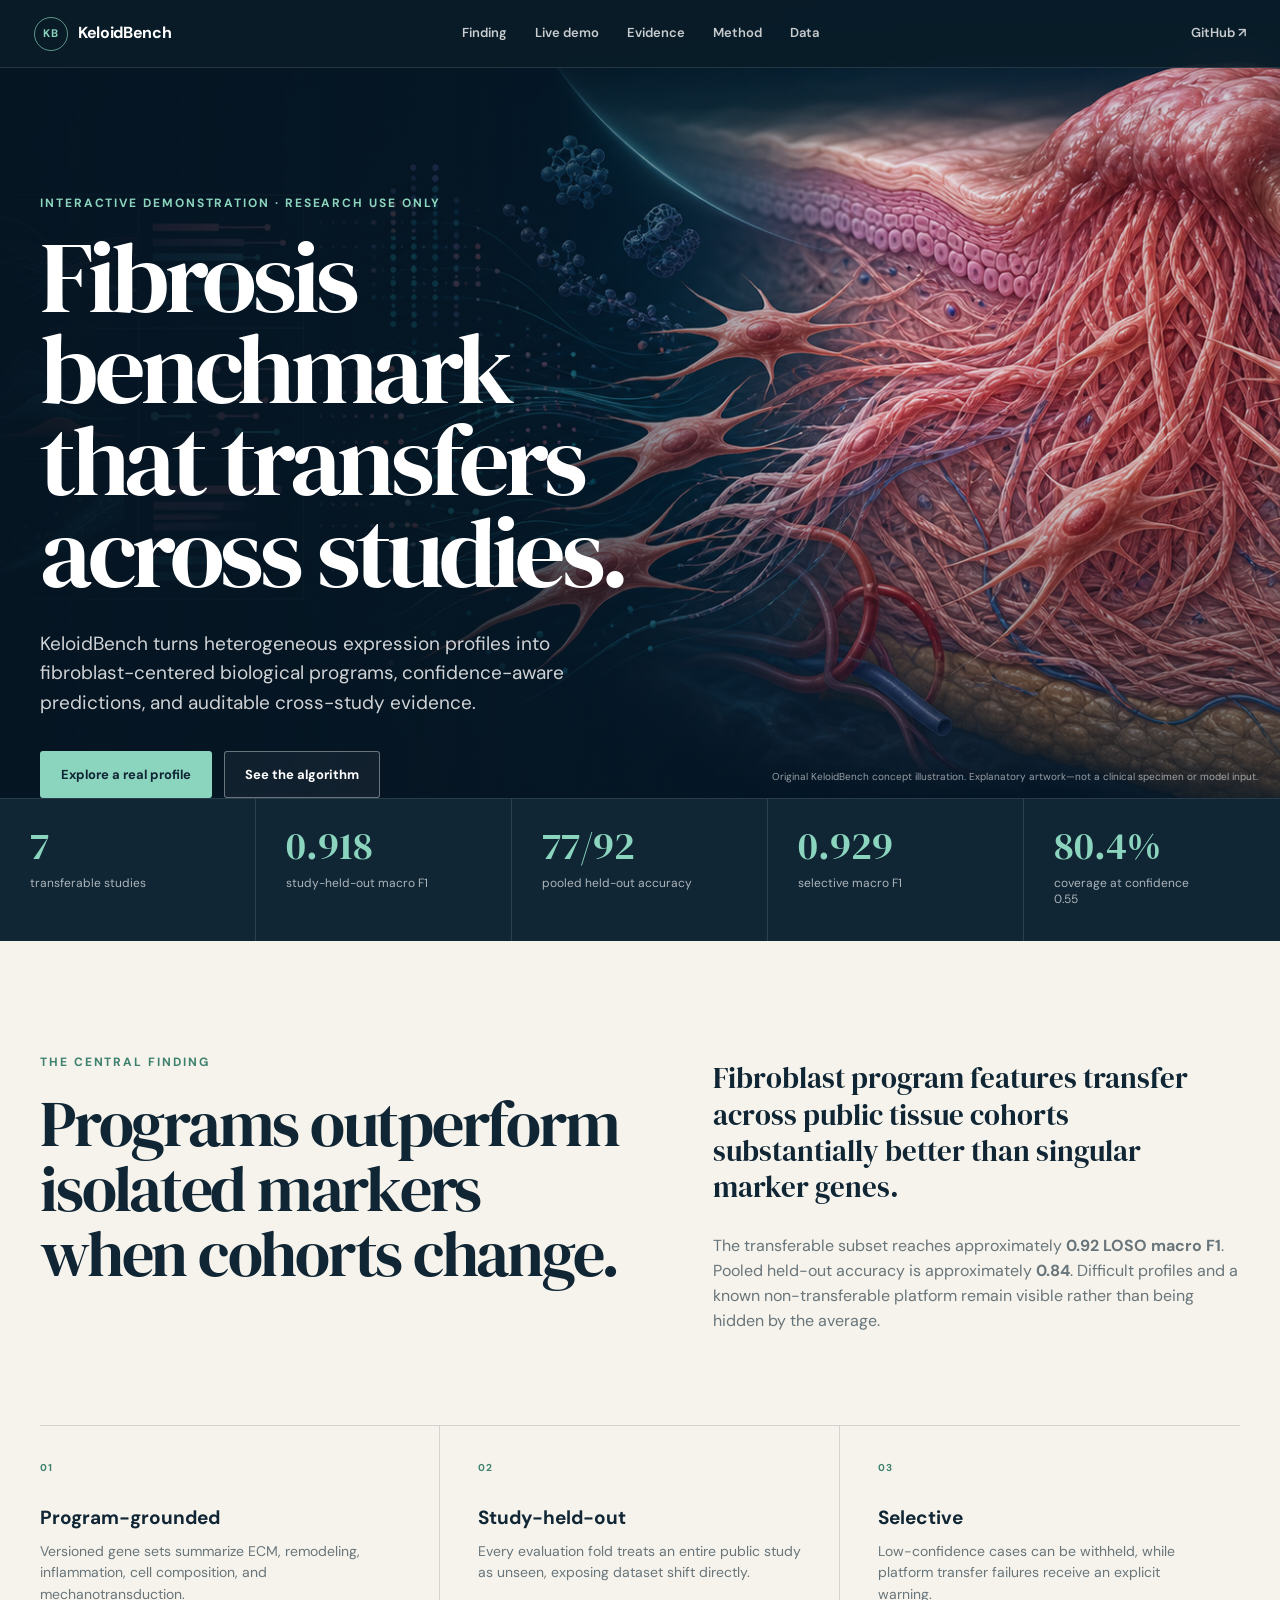
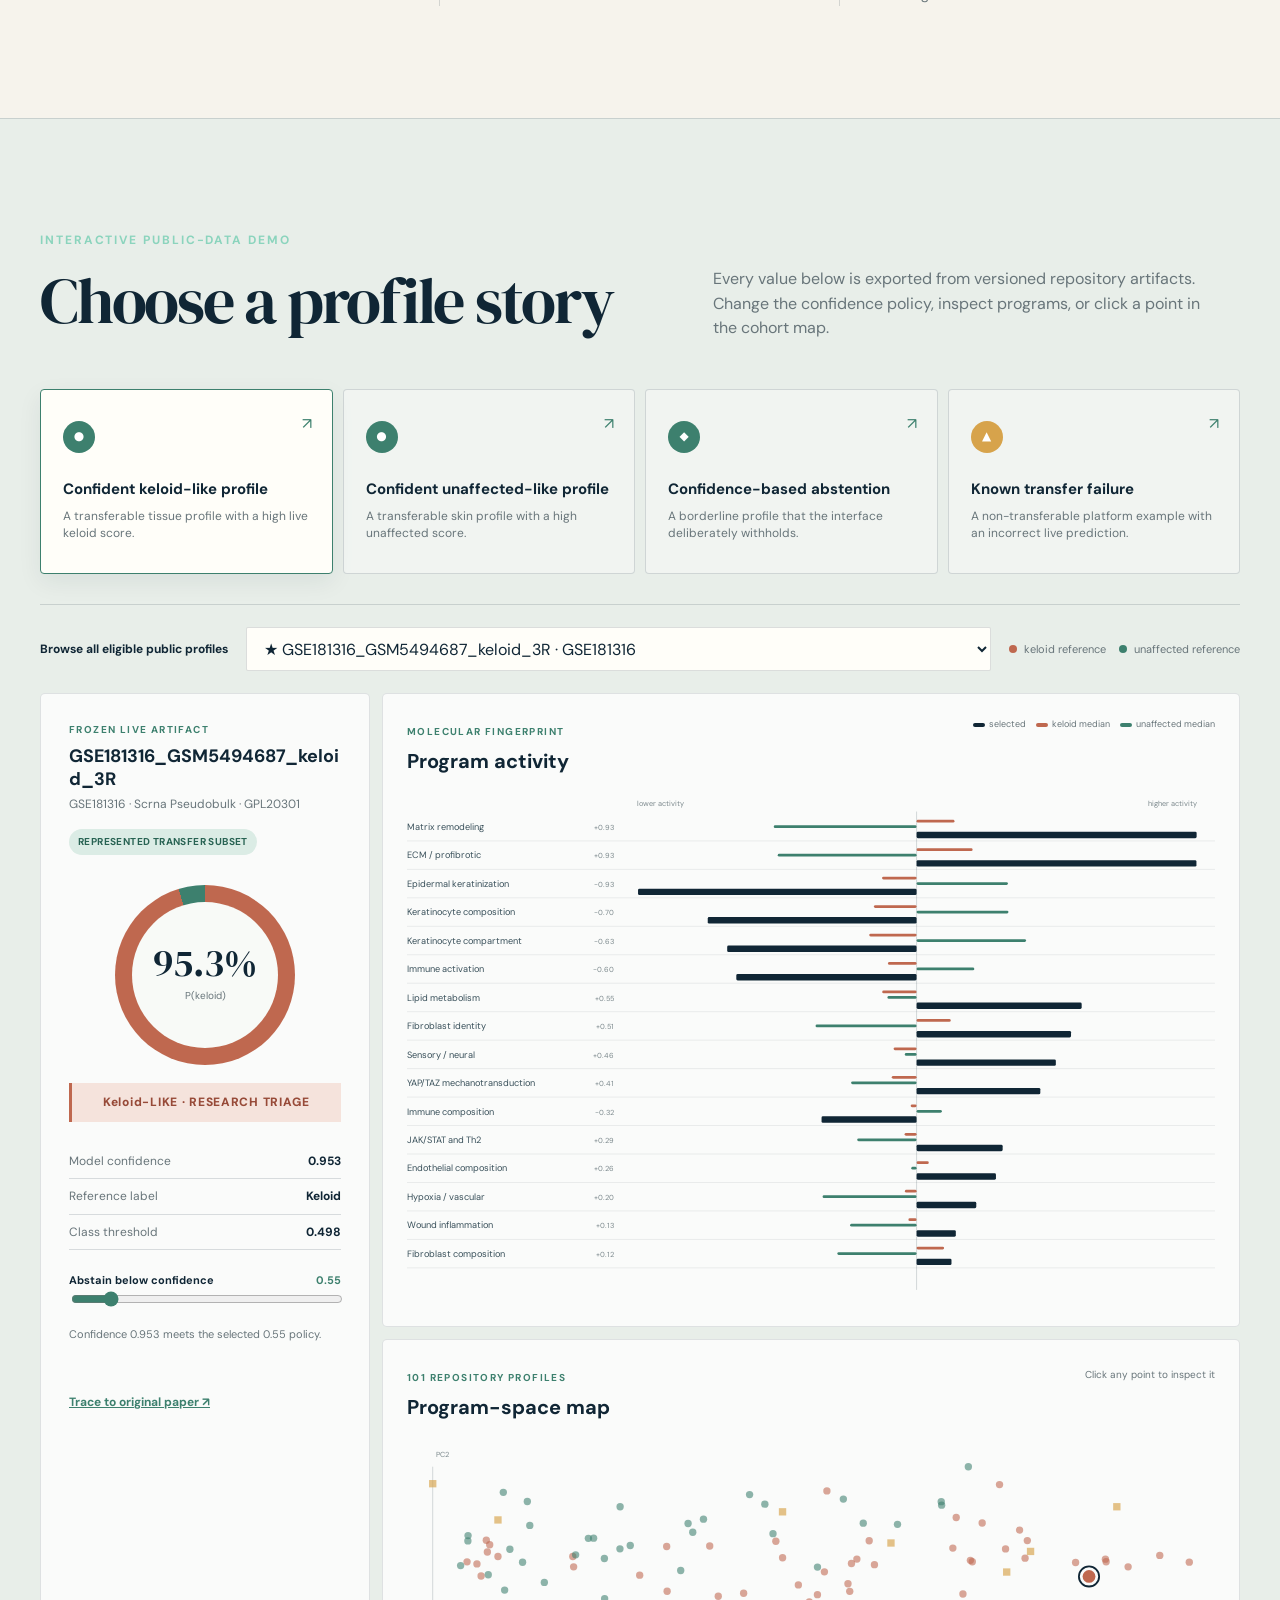
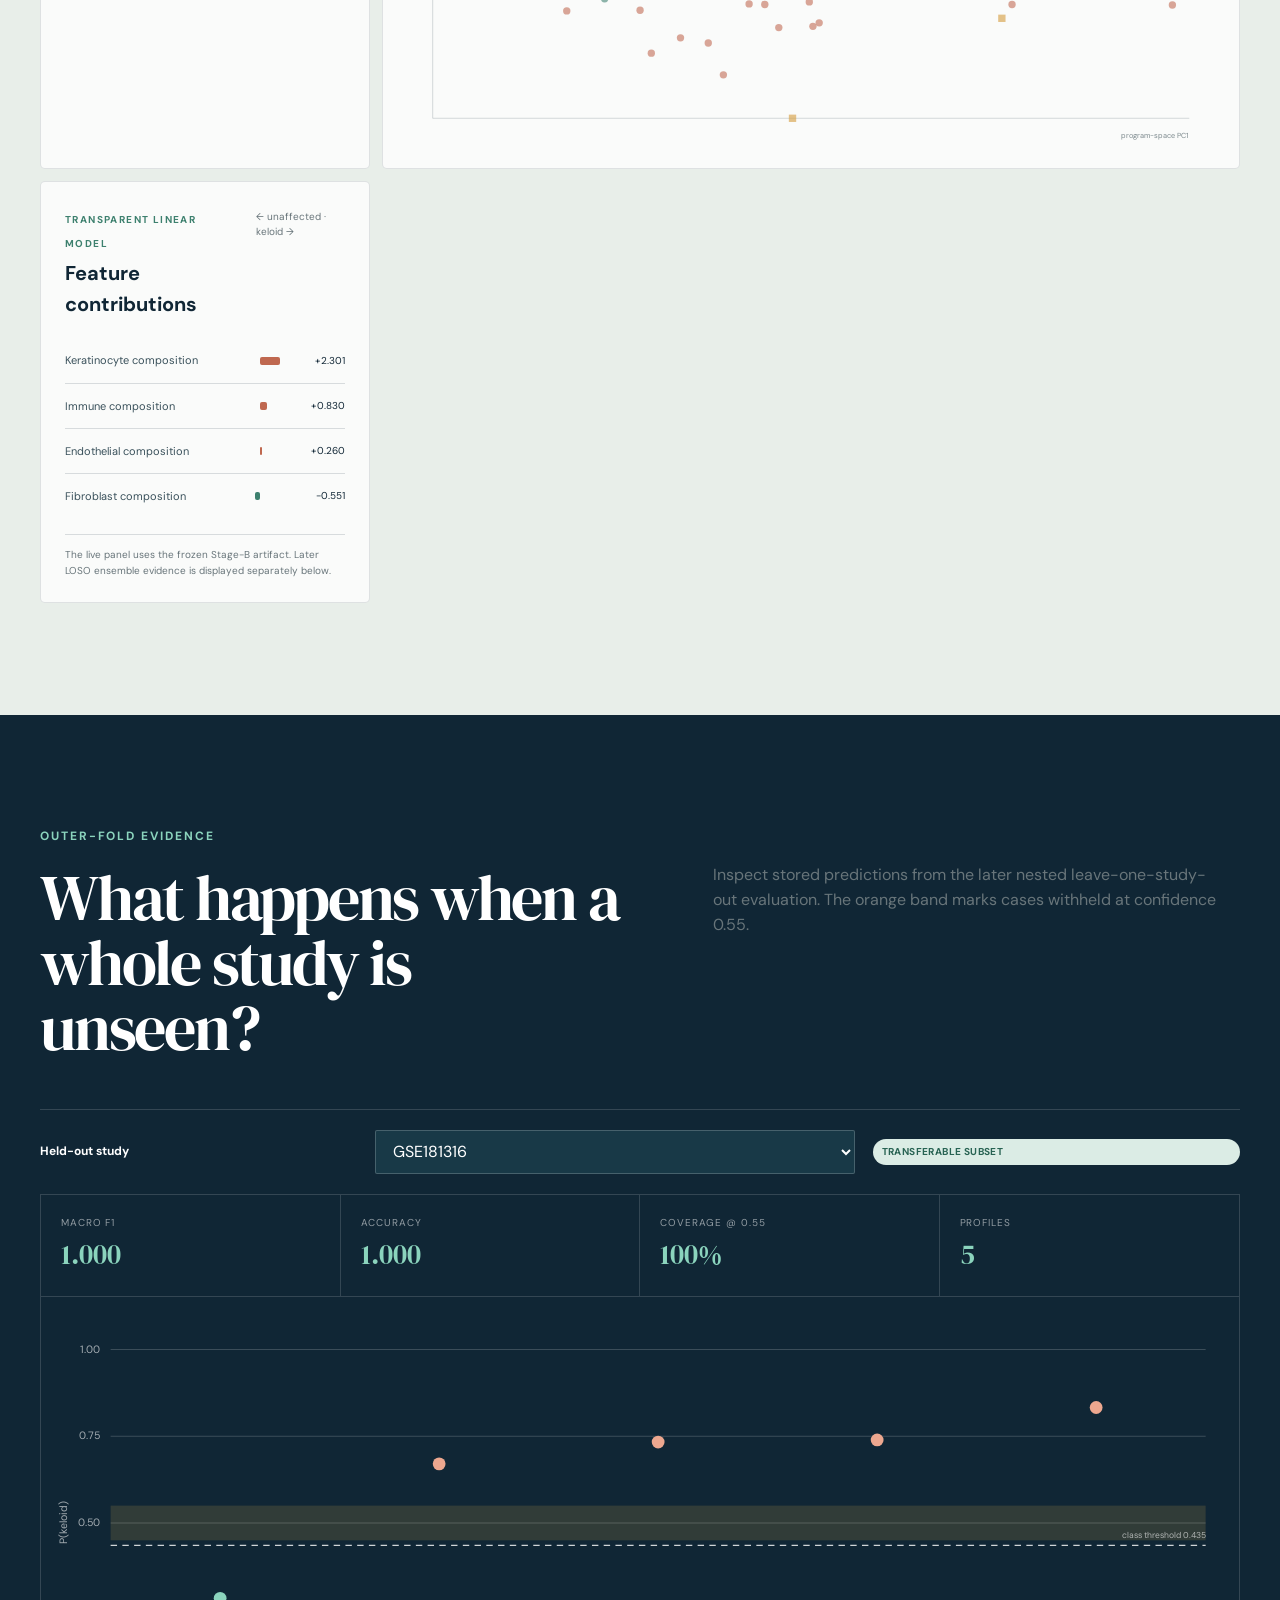
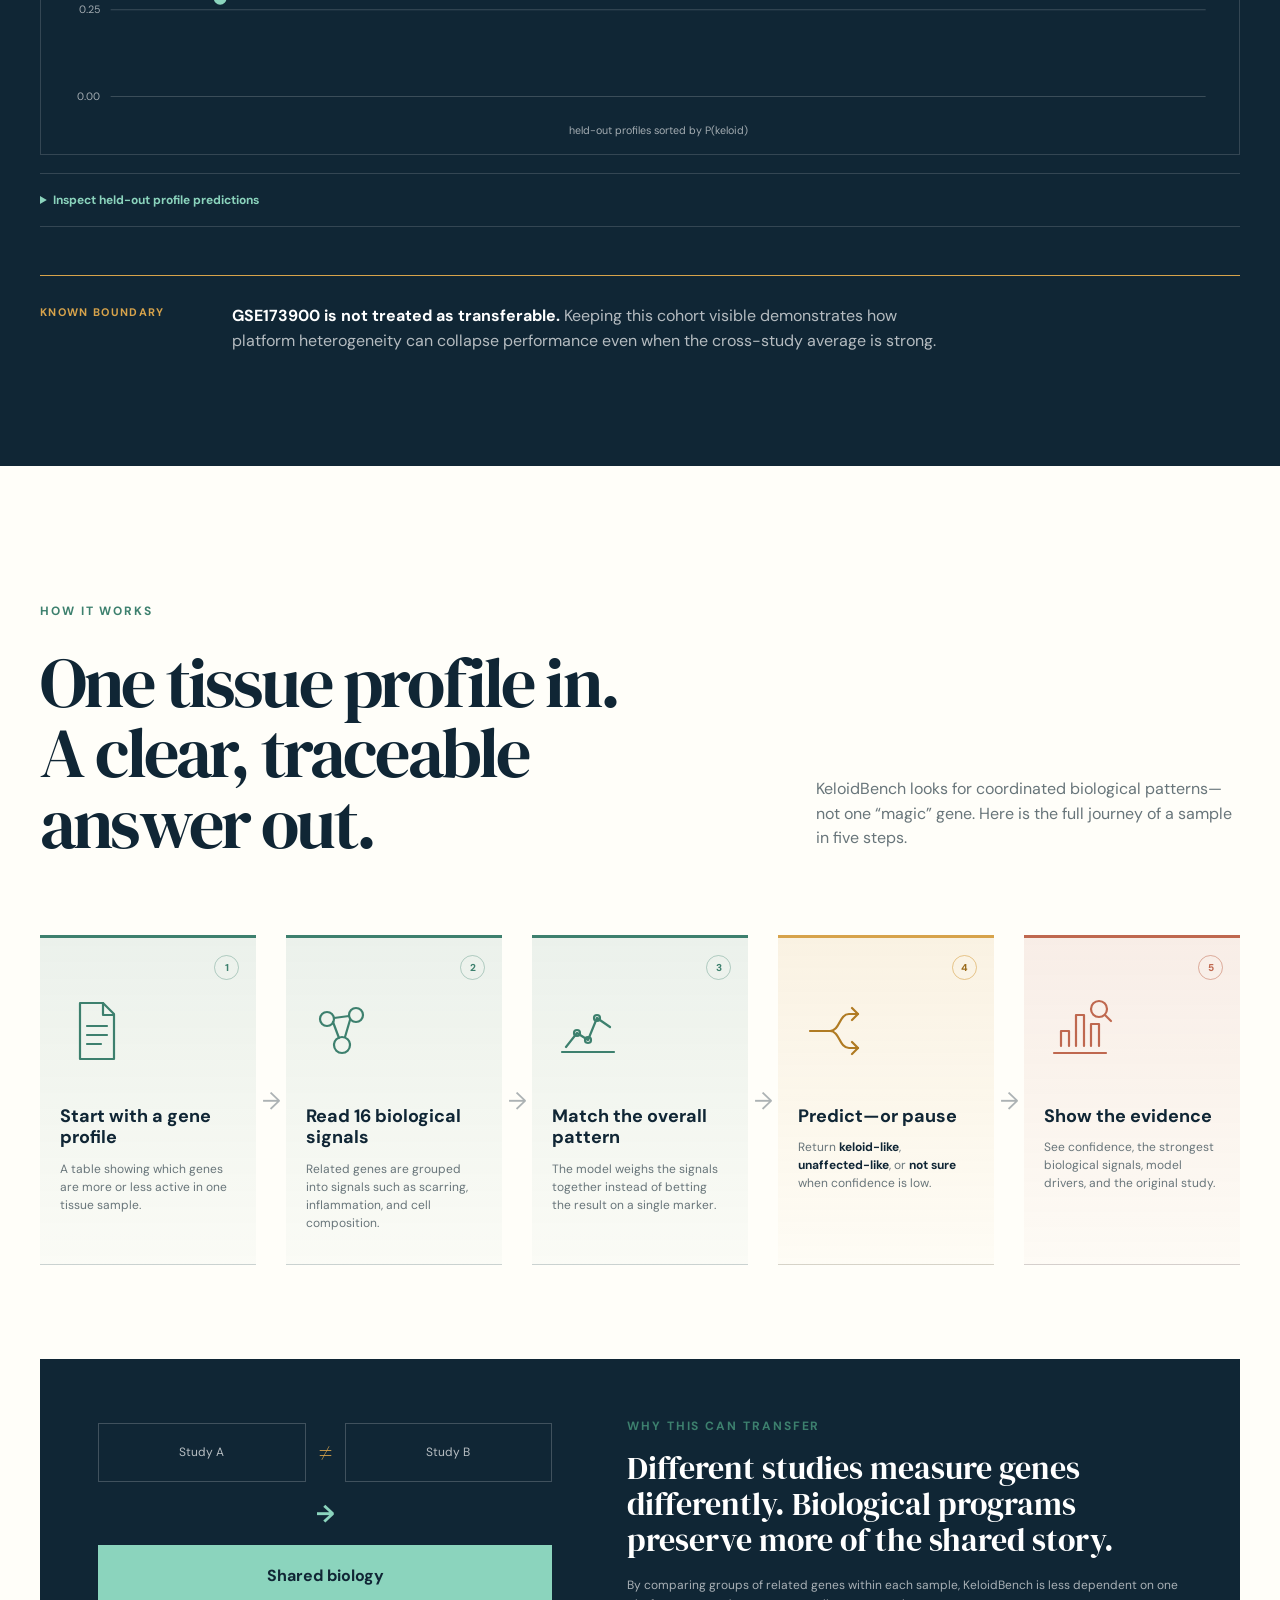
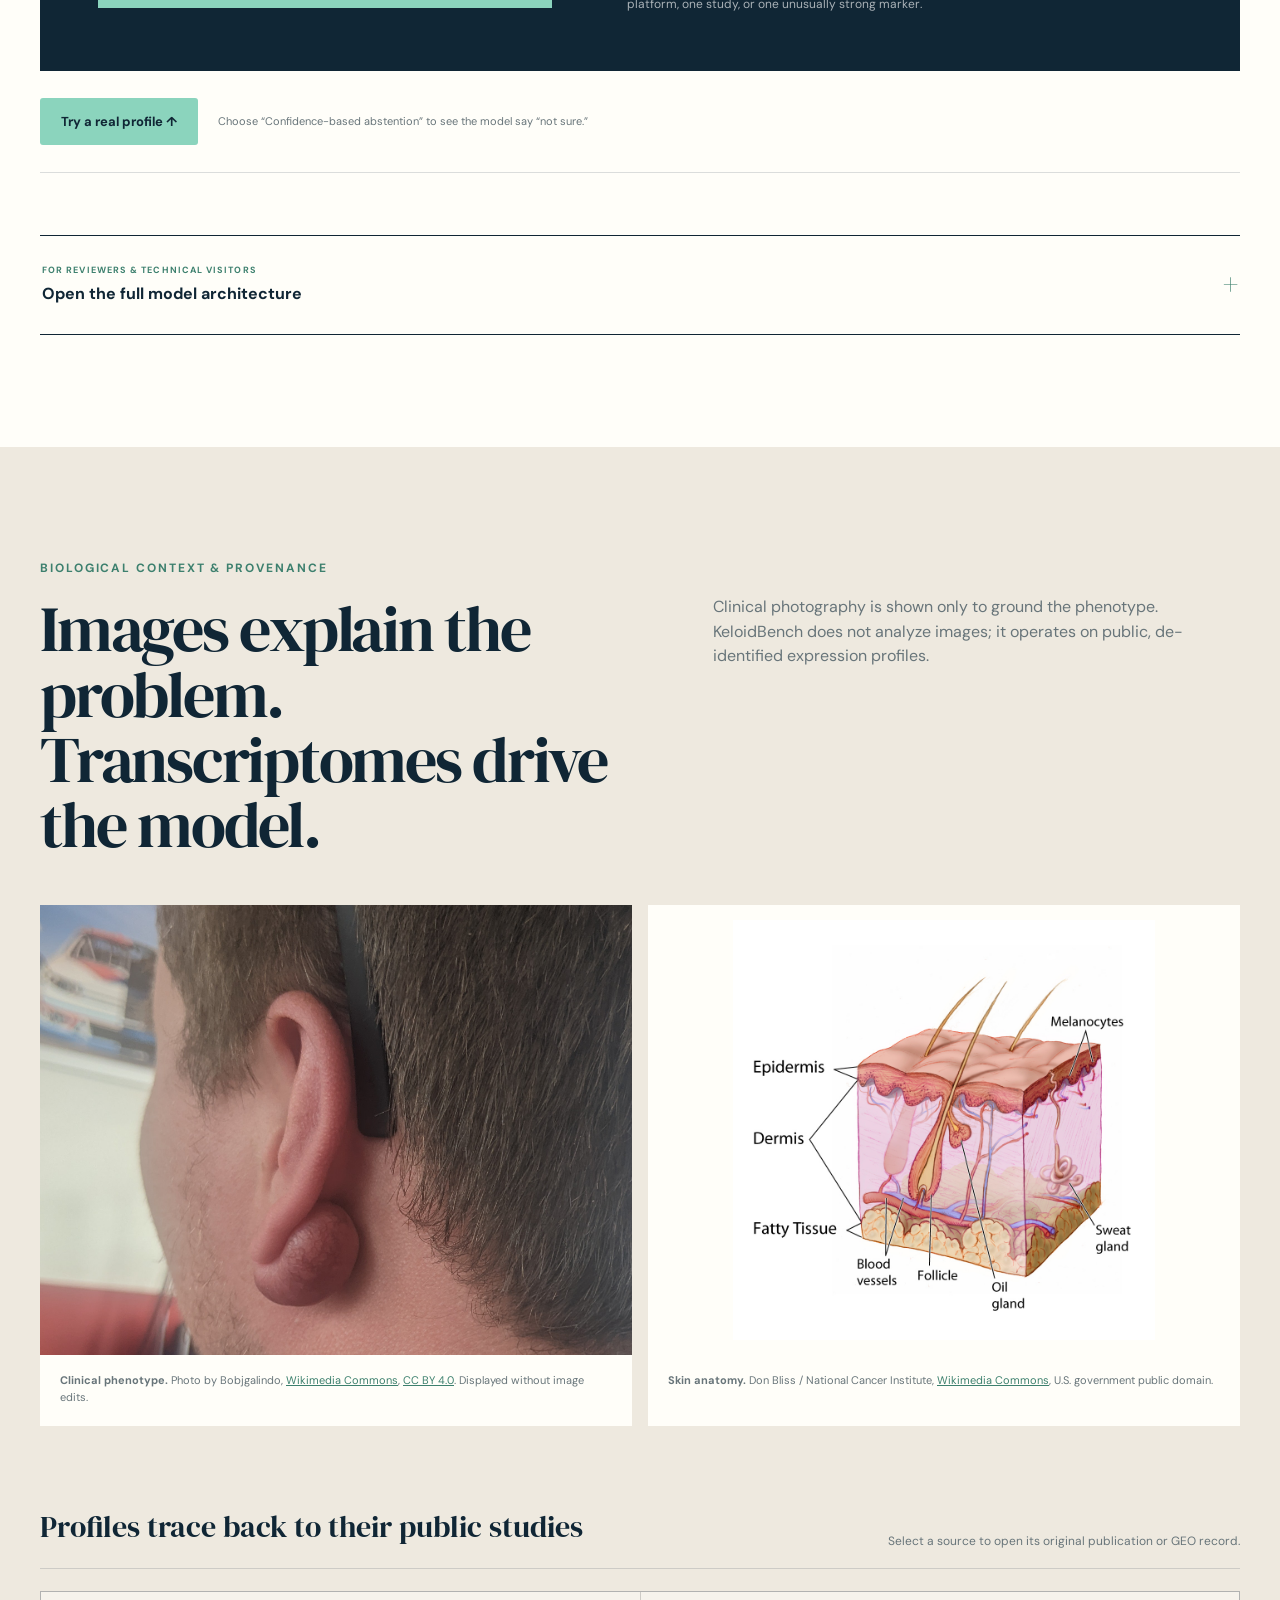
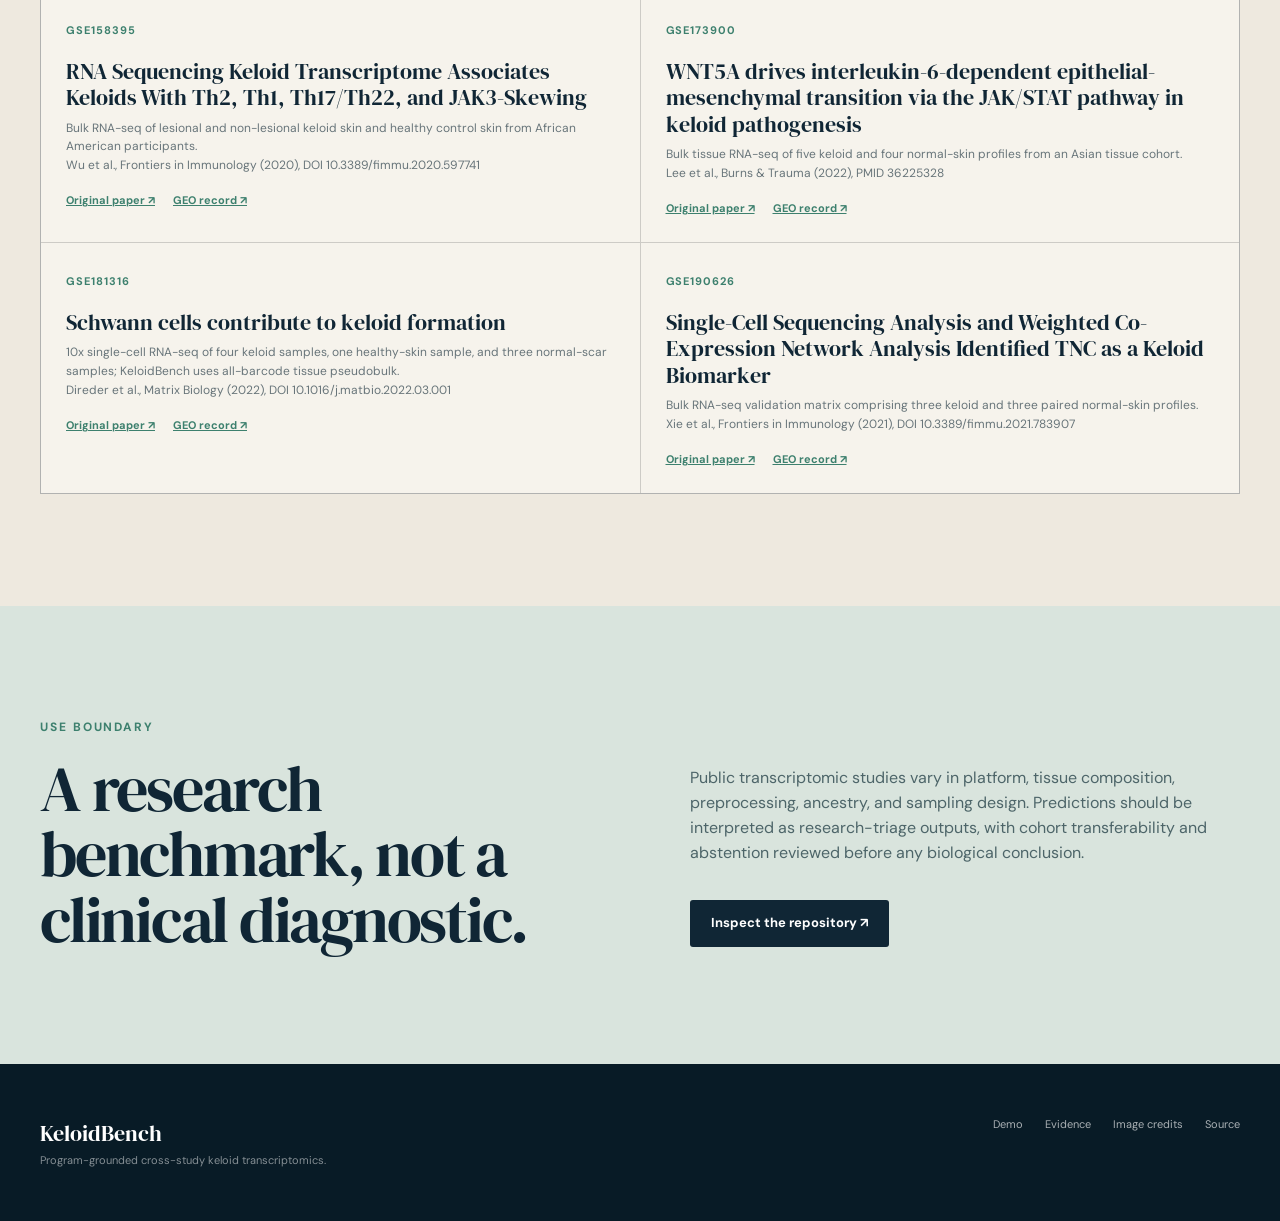
==== website/index.html @ 0db7b95f "rename hero as fibrosis benchmark" ====
<!doctype html>
<html lang="en">
<head>
  <meta charset="utf-8">
  <meta name="viewport" content="width=device-width, initial-scale=1">
  <meta name="description" content="KeloidBench: an interactive, program-grounded benchmark for transferable keloid transcriptomic classification.">
  <meta name="theme-color" content="#102635">
  <title>KeloidBench · Program-grounded transcriptomic triage</title>
  <link rel="preconnect" href="https://fonts.googleapis.com">
  <link rel="preconnect" href="https://fonts.gstatic.com" crossorigin>
  <link href="https://fonts.googleapis.com/css2?family=DM+Sans:wght@400;500;600;700&amp;family=DM+Serif+Display&amp;display=swap" rel="stylesheet">
  <link rel="stylesheet" href="assets/css/styles.css">
  <link rel="icon" href="assets/images/favicon.svg" type="image/svg+xml">
</head>
<body>
  <header class="site-header">
    <a class="brand" href="#top" aria-label="KeloidBench home">
      <span class="brand-mark" aria-hidden="true">KB</span>
      <span>KeloidBench</span>
    </a>
    <nav aria-label="Primary navigation">
      <a href="#finding">Finding</a>
      <a href="#demo">Live demo</a>
      <a href="#evidence">Evidence</a>
      <a href="#method">Method</a>
      <a href="#provenance">Data</a>
    </nav>
    <a class="header-link" href="https://github.com/willibmwang/KeloidBench" target="_blank" rel="noreferrer">GitHub ↗</a>
  </header>

  <main id="top">
    <section class="hero" aria-labelledby="hero-title">
      <div class="hero-image" role="img" aria-label="Illustration of keloid skin, fibroblasts, collagen, and program-level data"></div>
      <div class="hero-shade"></div>
      <div class="hero-copy wrap">
        <p class="eyebrow">Interactive demonstration · research use only</p>
        <h1 id="hero-title">Fibrosis benchmark<br>that transfers across studies.</h1>
        <p class="hero-lede">KeloidBench turns heterogeneous expression profiles into fibroblast-centered biological programs, confidence-aware predictions, and auditable cross-study evidence.</p>
        <div class="hero-actions">
          <a class="button primary" href="#demo">Explore a real profile</a>
          <a class="button ghost" href="#method">See the algorithm</a>
        </div>
      </div>
      <p class="hero-credit">Original KeloidBench concept illustration. Explanatory artwork—not a clinical specimen or model input.</p>
    </section>

    <section class="metric-strip" aria-label="Headline results">
      <div><strong id="metric-studies">7</strong><span>transferable studies</span></div>
      <div><strong id="metric-f1">0.918</strong><span>study-held-out macro F1</span></div>
      <div><strong id="metric-accuracy">77/92</strong><span>pooled held-out accuracy</span></div>
      <div><strong id="metric-selective">0.929</strong><span>selective macro F1</span></div>
      <div><strong id="metric-coverage">80.4%</strong><span>coverage at confidence 0.55</span></div>
    </section>

    <section class="section finding-section" id="finding">
      <div class="wrap split-heading">
        <div>
          <p class="eyebrow dark">The central finding</p>
          <h2>Programs outperform isolated markers when cohorts change.</h2>
        </div>
        <div class="finding-copy">
          <p class="lead">Fibroblast program features transfer across public tissue cohorts substantially better than singular marker genes.</p>
          <p>The transferable subset reaches approximately <strong>0.92 LOSO macro F1</strong>. Pooled held-out accuracy is approximately <strong>0.84</strong>. Difficult profiles and a known non-transferable platform remain visible rather than being hidden by the average.</p>
        </div>
      </div>
      <div class="wrap principle-row" aria-label="Design principles">
        <div><span>01</span><h3>Program-grounded</h3><p>Versioned gene sets summarize ECM, remodeling, inflammation, cell composition, and mechanotransduction.</p></div>
        <div><span>02</span><h3>Study-held-out</h3><p>Every evaluation fold treats an entire public study as unseen, exposing dataset shift directly.</p></div>
        <div><span>03</span><h3>Selective</h3><p>Low-confidence cases can be withheld, while platform transfer failures receive an explicit warning.</p></div>
      </div>
    </section>

    <section class="section demo-section" id="demo">
      <div class="wrap">
        <div class="section-heading">
          <div><p class="eyebrow">Interactive public-data demo</p><h2>Choose a profile story</h2></div>
          <p>Every value below is exported from versioned repository artifacts. Change the confidence policy, inspect programs, or click a point in the cohort map.</p>
        </div>

        <div class="story-grid" id="story-grid" aria-label="Curated examples"></div>

        <div class="profile-toolbar">
          <label for="profile-select">Browse all eligible public profiles</label>
          <select id="profile-select" aria-label="Public profile"></select>
          <span class="toolbar-note"><span class="dot coral"></span> keloid reference <span class="dot teal"></span> unaffected reference</span>
        </div>

        <div class="demo-shell">
          <aside class="decision-panel">
            <div class="panel-kicker">Frozen live artifact</div>
            <h3 id="profile-name">Loading profile…</h3>
            <p id="profile-meta" class="muted"></p>
            <div id="transfer-badge" class="status-badge"></div>

            <div class="probability-gauge" id="probability-gauge" aria-label="Keloid probability">
              <div><strong id="probability-value">—</strong><span>P(keloid)</span></div>
            </div>
            <div id="decision-label" class="decision-label">Loading…</div>

            <dl class="score-list">
              <div><dt>Model confidence</dt><dd id="confidence-value">—</dd></div>
              <div><dt>Reference label</dt><dd id="reference-value">—</dd></div>
              <div><dt>Class threshold</dt><dd id="class-threshold-value">—</dd></div>
            </dl>

            <label class="threshold-control" for="confidence-threshold">
              <span>Abstain below confidence</span><output id="threshold-output">0.55</output>
            </label>
            <input id="confidence-threshold" type="range" min="0.50" max="0.90" value="0.55" step="0.01">
            <p id="decision-explanation" class="policy-note"></p>
            <a id="paper-link" class="text-link hidden" href="#" target="_blank" rel="noreferrer">Trace to original paper ↗</a>
          </aside>

          <div class="visual-panel program-panel">
            <div class="panel-heading">
              <div><span class="panel-kicker">Molecular fingerprint</span><h3>Program activity</h3></div>
              <div class="legend compact"><span><i class="selected"></i> selected</span><span><i class="keloid"></i> keloid median</span><span><i class="unaffected"></i> unaffected median</span></div>
            </div>
            <div id="program-chart" class="svg-chart" aria-live="polite"></div>
          </div>

          <div class="visual-panel pca-panel">
            <div class="panel-heading">
              <div><span class="panel-kicker">101 repository profiles</span><h3>Program-space map</h3></div>
              <p>Click any point to inspect it</p>
            </div>
            <div id="pca-chart" class="svg-chart" aria-live="polite"></div>
          </div>

          <div class="visual-panel contribution-panel">
            <div class="panel-heading">
              <div><span class="panel-kicker">Transparent linear model</span><h3>Feature contributions</h3></div>
              <p>← unaffected · keloid →</p>
            </div>
            <div id="contribution-chart"></div>
            <p class="artifact-note">The live panel uses the frozen Stage-B artifact. Later LOSO ensemble evidence is displayed separately below.</p>
          </div>
        </div>
      </div>
    </section>

    <section class="section evidence-section" id="evidence">
      <div class="wrap">
        <div class="section-heading light-heading">
          <div><p class="eyebrow">Outer-fold evidence</p><h2>What happens when a whole study is unseen?</h2></div>
          <p>Inspect stored predictions from the later nested leave-one-study-out evaluation. The orange band marks cases withheld at confidence 0.55.</p>
        </div>

        <div class="fold-toolbar">
          <label for="fold-select">Held-out study</label>
          <select id="fold-select"></select>
          <span id="fold-transfer" class="status-badge"></span>
        </div>
        <div class="fold-metrics">
          <div><span>Macro F1</span><strong id="fold-f1">—</strong></div>
          <div><span>Accuracy</span><strong id="fold-accuracy">—</strong></div>
          <div><span>Coverage @ 0.55</span><strong id="fold-coverage">—</strong></div>
          <div><span>Profiles</span><strong id="fold-count">—</strong></div>
        </div>
        <div class="evidence-plot-wrap">
          <div id="fold-chart" class="svg-chart dark-chart"></div>
        </div>
        <details class="prediction-details">
          <summary>Inspect held-out profile predictions</summary>
          <div class="table-scroll"><table id="prediction-table"><thead><tr><th>Profile</th><th>Reference</th><th>P(keloid)</th><th>Prediction</th><th>Confidence</th><th>Selective decision</th></tr></thead><tbody></tbody></table></div>
        </details>
        <div class="failure-callout">
          <span>Known boundary</span>
          <p><strong>GSE173900 is not treated as transferable.</strong> Keeping this cohort visible demonstrates how platform heterogeneity can collapse performance even when the cross-study average is strong.</p>
        </div>
      </div>
    </section>

    <section class="section method-section" id="method">
      <div class="wrap">
        <div class="method-intro">
          <p class="eyebrow dark">How it works</p>
          <h2>One tissue profile in.<br>A clear, traceable answer out.</h2>
          <p>KeloidBench looks for coordinated biological patterns—not one “magic” gene. Here is the full journey of a sample in five steps.</p>
        </div>

        <div class="walk-flow" aria-label="Five-step KeloidBench workflow">
          <article class="walk-step">
            <span class="walk-number">1</span>
            <svg class="walk-icon" viewBox="0 0 72 72" aria-hidden="true"><path d="M20 8h23l11 11v45H20z"/><path d="M43 8v12h11M27 31h20M27 40h20M27 49h14"/></svg>
            <h3>Start with a gene profile</h3>
            <p>A table showing which genes are more or less active in one tissue sample.</p>
          </article>
          <span class="walk-arrow" aria-hidden="true">→</span>
          <article class="walk-step">
            <span class="walk-number">2</span>
            <svg class="walk-icon" viewBox="0 0 72 72" aria-hidden="true"><circle cx="21" cy="24" r="7"/><circle cx="50" cy="20" r="7"/><circle cx="36" cy="50" r="8"/><path d="M27 27l6 16M44 25l-5 17M28 23l15-2"/></svg>
            <h3>Read 16 biological signals</h3>
            <p>Related genes are grouped into signals such as scarring, inflammation, and cell composition.</p>
          </article>
          <span class="walk-arrow" aria-hidden="true">→</span>
          <article class="walk-step">
            <span class="walk-number">3</span>
            <svg class="walk-icon" viewBox="0 0 72 72" aria-hidden="true"><path d="M10 57h52M14 52l11-14 11 7 9-22 13 9"/><circle cx="25" cy="38" r="3"/><circle cx="36" cy="45" r="3"/><circle cx="45" cy="23" r="3"/></svg>
            <h3>Match the overall pattern</h3>
            <p>The model weighs the signals together instead of betting the result on a single marker.</p>
          </article>
          <span class="walk-arrow" aria-hidden="true">→</span>
          <article class="walk-step decision-step">
            <span class="walk-number">4</span>
            <svg class="walk-icon" viewBox="0 0 72 72" aria-hidden="true"><path d="M12 36h20M32 36c10 0 9-17 19-17h9M32 36c10 0 9 17 19 17h9"/><path d="M54 13l6 6-6 6M54 47l6 6-6 6"/></svg>
            <h3>Predict—or pause</h3>
            <p>Return <b>keloid-like</b>, <b>unaffected-like</b>, or <b>not sure</b> when confidence is low.</p>
          </article>
          <span class="walk-arrow" aria-hidden="true">→</span>
          <article class="walk-step evidence-step">
            <span class="walk-number">5</span>
            <svg class="walk-icon" viewBox="0 0 72 72" aria-hidden="true"><path d="M10 58h52M17 51V36h8v15M32 51V20h8v31M47 51V29h8v22"/><circle cx="55" cy="14" r="8"/><path d="M61 20l6 6"/></svg>
            <h3>Show the evidence</h3>
            <p>See confidence, the strongest biological signals, model drivers, and the original study.</p>
          </article>
        </div>

        <div class="transfer-explainer">
          <div class="transfer-graphic" aria-hidden="true"><span>Study A</span><i>≠</i><span>Study B</span><b>→</b><strong>Shared biology</strong></div>
          <div><p class="eyebrow dark">Why this can transfer</p><h3>Different studies measure genes differently. Biological programs preserve more of the shared story.</h3><p>By comparing groups of related genes within each sample, KeloidBench is less dependent on one platform, one study, or one unusually strong marker.</p></div>
        </div>

        <div class="method-actions">
          <a class="button primary" href="#demo">Try a real profile ↑</a>
          <span>Choose “Confidence-based abstention” to see the model say “not sure.”</span>
        </div>

        <details class="technical-methods">
          <summary><span><small>For reviewers &amp; technical visitors</small>Open the full model architecture</span><b aria-hidden="true">+</b></summary>
          <div class="technical-grid">
            <article><span>01 · Program scoring</span><h3>Within-sample rank contrasts</h3><p>Genes are mapped to HGNC symbols and ranked inside each sample. Each score is the mean rank of a program’s positive genes minus the mean rank of its reference genes. Minimum-gene coverage is checked before scoring.</p><div class="formula" aria-label="Program score formula"><span>s<sub>p</sub>(x)</span><strong>=</strong><span>mean rank(G<sup>+</sup><sub>p</sub>)</span><strong>−</strong><span>mean rank(G<sup>−</sup><sub>p</sub>)</span></div></article>
            <article><span>02 · Learning</span><h3>Small, transparent linear models</h3><p>Predefined fibrosis, composition, scar, and fused program views feed standardized linear SVM and regularized logistic models. Donor/accession weighting limits domination by large studies or repeated donors.</p></article>
            <article><span>03 · Transfer test</span><h3>Leave one whole study out</h3><p>One study is held aside. Only the remaining studies select the feature view, model, normalization, and threshold. The top three choices vote, and the untouched study is scored once.</p></article>
            <article><span>04 · Selective output</span><h3>A prediction is not permission to guess</h3><p>A class threshold produces the label. Confidence is max(score, 1 − score); below the fixed confidence policy, the output is abstain. Scores, contributions, coverage, and provenance are retained.</p></article>
          </div>
          <div class="evidence-objects">
            <div><span>What powers this live page</span><h4>Frozen four-program linear scorer</h4><p>The interactive profile panel uses fibroblast, keratinocyte, immune, and endothelial composition signals. Its sigmoid-mapped SVM margin is a research score—not a clinically calibrated probability.</p></div>
            <div><span>What supports the transfer claim</span><h4>Separate nested study-held-out ensemble</h4><p>The broader top-three program ensemble reaches 0.918 mean LOSO macro F1 and 77/92 pooled held-out accuracy on the seven-study transferable subset.</p></div>
          </div>
        </details>
      </div>
    </section>

    <section class="section context-section" id="provenance">
      <div class="wrap">
        <div class="section-heading">
          <div><p class="eyebrow dark">Biological context &amp; provenance</p><h2>Images explain the problem. Transcriptomes drive the model.</h2></div>
          <p>Clinical photography is shown only to ground the phenotype. KeloidBench does not analyze images; it operates on public, de-identified expression profiles.</p>
        </div>
        <div class="context-grid">
          <figure>
            <img src="assets/images/keloid-ear-clinical.jpg" alt="Clinical photograph of an ear-lobe keloid">
            <figcaption><strong>Clinical phenotype.</strong> Photo by Bobjgalindo, <a href="https://commons.wikimedia.org/wiki/File:A_keloid_scar_on_ear_lobe.jpg" target="_blank" rel="noreferrer">Wikimedia Commons</a>, <a href="https://creativecommons.org/licenses/by/4.0/" target="_blank" rel="noreferrer">CC BY 4.0</a>. Displayed without image edits.</figcaption>
          </figure>
          <figure class="anatomy-figure">
            <img src="assets/images/skin-anatomy-nci.jpg" alt="National Cancer Institute illustration of human skin anatomy">
            <figcaption><strong>Skin anatomy.</strong> Don Bliss / National Cancer Institute, <a href="https://commons.wikimedia.org/wiki/File:Anatomy_The_Skin_-_NCI_Visuals_Online.jpg" target="_blank" rel="noreferrer">Wikimedia Commons</a>, U.S. government public domain.</figcaption>
          </figure>
        </div>

        <div class="source-heading"><h3>Profiles trace back to their public studies</h3><p>Select a source to open its original publication or GEO record.</p></div>
        <div id="source-grid" class="source-grid"></div>
      </div>
    </section>

    <section class="section limitations-section">
      <div class="wrap limitations-grid">
        <div><p class="eyebrow dark">Use boundary</p><h2>A research benchmark, not a clinical diagnostic.</h2></div>
        <div>
          <p>Public transcriptomic studies vary in platform, tissue composition, preprocessing, ancestry, and sampling design. Predictions should be interpreted as research-triage outputs, with cohort transferability and abstention reviewed before any biological conclusion.</p>
          <a class="button dark-button" href="https://github.com/willibmwang/KeloidBench" target="_blank" rel="noreferrer">Inspect the repository ↗</a>
        </div>
      </div>
    </section>
  </main>

  <footer>
    <div class="wrap"><div><strong>KeloidBench</strong><p>Program-grounded cross-study keloid transcriptomics.</p></div><div><a href="#demo">Demo</a><a href="#evidence">Evidence</a><a href="https://github.com/willibmwang/KeloidBench/blob/keloidbench-demo/demo/IMAGE_CREDITS.md">Image credits</a><a href="https://github.com/willibmwang/KeloidBench">Source</a></div></div>
  </footer>

  <div id="tooltip" class="tooltip" role="tooltip"></div>
  <script src="assets/js/app.js" defer></script>
</body>
</html>
---- website/assets/css/styles.css ----
:root {
  --ink: #102635;
  --ink-2: #183947;
  --paper: #f6f3ec;
  --paper-2: #eee9df;
  --teal: #3d806e;
  --teal-light: #8bd4bd;
  --coral: #bf684f;
  --coral-light: #eda78f;
  --gold: #d7a34b;
  --muted: #68757a;
  --line: rgba(16, 38, 53, .15);
  --white: #fffef9;
  --serif: "DM Serif Display", Georgia, serif;
  --sans: "DM Sans", system-ui, sans-serif;
  --shadow: 0 24px 80px rgba(10, 29, 38, .12);
}

* { box-sizing: border-box; }
html { scroll-behavior: smooth; scroll-padding-top: 74px; }
body { margin: 0; background: var(--paper); color: var(--ink); font-family: var(--sans); line-height: 1.55; }
a { color: inherit; }
button, select, input { font: inherit; }
button { color: inherit; }
.wrap { width: min(1200px, calc(100% - 48px)); margin: 0 auto; }
.hidden { display: none !important; }
.muted { color: var(--muted); }

.site-header { position: fixed; z-index: 100; inset: 0 0 auto; height: 68px; display: grid; grid-template-columns: 1fr auto 1fr; align-items: center; padding: 0 34px; color: white; background: rgba(10, 29, 40, .88); border-bottom: 1px solid rgba(255,255,255,.12); backdrop-filter: blur(16px); }
.brand { display: inline-flex; align-items: center; gap: 10px; width: max-content; text-decoration: none; font-weight: 700; letter-spacing: -.02em; }
.brand-mark { display: grid; place-items: center; width: 34px; height: 34px; border: 1px solid rgba(139,212,189,.65); border-radius: 50%; color: var(--teal-light); font-size: 11px; letter-spacing: .05em; }
.site-header nav { display: flex; gap: 28px; }
.site-header nav a, .header-link { color: rgba(255,255,255,.78); text-decoration: none; font-size: 13px; font-weight: 600; transition: color .2s ease; }
.site-header nav a:hover, .header-link:hover { color: white; }
.header-link { justify-self: end; }

.hero { position: relative; min-height: 780px; color: white; overflow: hidden; }
.hero-image, .hero-shade { position: absolute; inset: 0; }
.hero-image { background: url("../images/keloidbench-hero.png") center/cover no-repeat; transform: scale(1.015); }
.hero-shade { background: linear-gradient(90deg, rgba(6,21,34,.96) 0%, rgba(6,21,34,.78) 37%, rgba(6,21,34,.08) 67%, rgba(6,21,34,.18) 100%), linear-gradient(0deg, rgba(6,21,34,.5), transparent 45%); }
.hero-copy { position: relative; z-index: 2; padding-top: 194px; }
.eyebrow { margin: 0 0 19px; color: var(--teal-light); font-size: 12px; font-weight: 700; letter-spacing: .16em; text-transform: uppercase; }
.eyebrow.dark { color: var(--teal); }
.hero h1 { max-width: 770px; margin: 0; font-family: var(--serif); font-size: clamp(60px, 7.8vw, 106px); font-weight: 400; line-height: .92; letter-spacing: -.045em; }
.hero-lede { max-width: 600px; margin: 30px 0 0; color: rgba(255,255,255,.81); font-size: 19px; line-height: 1.55; }
.hero-actions { display: flex; gap: 12px; margin-top: 34px; }
.button { display: inline-flex; align-items: center; justify-content: center; min-height: 47px; padding: 0 20px; border: 1px solid transparent; border-radius: 3px; text-decoration: none; font-size: 13px; font-weight: 700; }
.button.primary { color: var(--ink); background: var(--teal-light); }
.button.ghost { color: white; border-color: rgba(255,255,255,.38); background: rgba(255,255,255,.05); }
.button:hover { transform: translateY(-1px); }
.hero-credit { position: absolute; z-index: 2; right: 22px; bottom: 14px; margin: 0; color: rgba(255,255,255,.58); font-size: 10px; }

.metric-strip { display: grid; grid-template-columns: repeat(5, 1fr); color: white; background: var(--ink); border-top: 1px solid rgba(255,255,255,.1); }
.metric-strip div { min-height: 142px; padding: 26px 30px; border-right: 1px solid rgba(255,255,255,.12); }
.metric-strip div:last-child { border-right: 0; }
.metric-strip strong { display: block; color: var(--teal-light); font-family: var(--serif); font-size: 39px; font-weight: 400; line-height: 1.1; }
.metric-strip span { display: block; max-width: 155px; margin-top: 7px; color: rgba(255,255,255,.66); font-size: 12px; line-height: 1.35; }

.section { padding: 112px 0; }
.split-heading, .section-heading { display: grid; grid-template-columns: 1.05fr .95fr; gap: 90px; align-items: start; }
.section-heading { margin-bottom: 48px; }
.section-heading h2, .split-heading h2, .limitations-grid h2 { max-width: 610px; margin: 0; font-family: var(--serif); font-size: clamp(42px, 5vw, 66px); font-weight: 400; line-height: 1.02; letter-spacing: -.035em; }
.section-heading > p, .section-heading > div + p { max-width: 510px; margin: 36px 0 0; color: var(--muted); }
.finding-copy .lead { margin-top: 7px; color: var(--ink); font-family: var(--serif); font-size: 29px; line-height: 1.25; }
.finding-copy p:last-child { color: var(--muted); }
.principle-row { display: grid; grid-template-columns: repeat(3, 1fr); margin-top: 76px; border-top: 1px solid var(--line); }
.principle-row > div { padding: 28px 38px 0 0; border-right: 1px solid var(--line); }
.principle-row > div + div { padding-left: 38px; }
.principle-row > div:last-child { border-right: 0; }
.principle-row span, .panel-kicker { color: var(--teal); font-size: 10px; font-weight: 700; letter-spacing: .14em; text-transform: uppercase; }
.principle-row h3 { margin: 24px 0 8px; font-size: 19px; }
.principle-row p { margin: 0; color: var(--muted); font-size: 14px; }

.demo-section { background: #e8eee9; border-top: 1px solid var(--line); }
.story-grid { display: grid; grid-template-columns: repeat(4, 1fr); gap: 10px; }
.story-card { position: relative; min-height: 185px; padding: 22px; border: 1px solid var(--line); border-radius: 4px; text-align: left; background: rgba(255,255,255,.38); cursor: pointer; transition: background .2s, border-color .2s, transform .2s; }
.story-card:hover { transform: translateY(-2px); background: rgba(255,255,255,.72); }
.story-card.active { border-color: var(--teal); background: var(--white); box-shadow: 0 8px 24px rgba(16,38,53,.07); }
.story-icon { display: grid; place-items: center; width: 32px; height: 32px; margin-bottom: 25px; border-radius: 50%; color: white; background: var(--teal); font-size: 12px; }
.story-card[data-slug="transfer_failure"] .story-icon { background: var(--gold); }
.story-card h3 { margin: 0 0 7px; font-size: 15px; }
.story-card p { margin: 0; color: var(--muted); font-size: 12px; line-height: 1.45; }
.story-arrow { position: absolute; top: 22px; right: 20px; color: var(--teal); }
.profile-toolbar { display: grid; grid-template-columns: auto minmax(280px, 1fr) auto; gap: 18px; align-items: center; padding: 22px 0; margin-top: 30px; border-top: 1px solid var(--line); }
.profile-toolbar label, .fold-toolbar label { font-size: 12px; font-weight: 700; }
select { width: 100%; height: 44px; padding: 0 37px 0 13px; border: 1px solid var(--line); border-radius: 2px; color: var(--ink); background: var(--white); }
.toolbar-note { color: var(--muted); font-size: 11px; white-space: nowrap; }
.dot { display: inline-block; width: 8px; height: 8px; margin: 0 4px 0 10px; border-radius: 50%; }
.dot:first-child { margin-left: 0; }
.dot.coral { background: var(--coral); }.dot.teal { background: var(--teal); }

.demo-shell { display: grid; grid-template-columns: 330px 1fr; gap: 12px; }
.decision-panel, .visual-panel { border: 1px solid rgba(16,38,53,.12); border-radius: 5px; background: rgba(255,255,255,.77); }
.decision-panel { grid-row: span 2; padding: 28px; }
.decision-panel h3 { margin: 7px 0 4px; overflow-wrap: anywhere; font-size: 18px; line-height: 1.28; }
.decision-panel > .muted { margin: 0 0 15px; font-size: 12px; }
.status-badge { display: inline-flex; align-items: center; min-height: 26px; padding: 0 9px; border-radius: 999px; color: #286353; background: #dbece5; font-size: 10px; font-weight: 700; letter-spacing: .04em; text-transform: uppercase; }
.status-badge.warning { color: #815810; background: #f4e5c6; }
.probability-gauge { --angle: 180deg; position: relative; display: grid; place-items: center; width: 180px; height: 180px; margin: 30px auto 18px; border-radius: 50%; background: conic-gradient(var(--coral) 0 var(--angle), var(--teal) var(--angle) 360deg); }
.probability-gauge::before { content: ""; position: absolute; inset: 17px; border-radius: 50%; background: #f8faf7; }
.probability-gauge > div { position: relative; z-index: 1; text-align: center; }
.probability-gauge strong { display: block; font-family: var(--serif); font-size: 38px; font-weight: 400; line-height: 1; }
.probability-gauge span { color: var(--muted); font-size: 10px; }
.decision-label { padding: 10px; border-left: 3px solid var(--teal); color: var(--teal); background: #e3f0ea; font-size: 12px; font-weight: 800; letter-spacing: .06em; text-align: center; }
.decision-label.keloid { border-color: var(--coral); color: #974a38; background: #f5e3dc; }
.decision-label.abstain { border-color: var(--gold); color: #75520f; background: #f4ead3; }
.score-list { margin: 22px 0; }
.score-list div { display: flex; justify-content: space-between; gap: 12px; padding: 8px 0; border-bottom: 1px solid var(--line); font-size: 12px; }
.score-list dt { color: var(--muted); }.score-list dd { margin: 0; font-weight: 700; text-transform: capitalize; }
.threshold-control { display: flex; justify-content: space-between; font-size: 11px; font-weight: 700; }
.threshold-control output { color: var(--teal); }
input[type="range"] { width: 100%; accent-color: var(--teal); }
.policy-note { min-height: 52px; color: var(--muted); font-size: 11px; }
.text-link { display: inline-block; color: var(--teal); font-size: 12px; font-weight: 700; }
.visual-panel { padding: 24px; overflow: hidden; }
.panel-heading { display: flex; justify-content: space-between; gap: 20px; align-items: start; padding-bottom: 18px; }
.panel-heading h3 { margin: 3px 0 0; font-size: 20px; }
.panel-heading p { margin: 3px 0 0; color: var(--muted); font-size: 10px; }
.program-panel { min-height: 610px; }.pca-panel, .contribution-panel { min-height: 370px; }
.legend { display: flex; flex-wrap: wrap; gap: 10px; color: var(--muted); font-size: 9px; }
.legend span { display: inline-flex; align-items: center; gap: 4px; }
.legend i { width: 12px; height: 4px; border-radius: 2px; }
.legend i.selected { background: var(--ink); }.legend i.keloid { background: var(--coral); }.legend i.unaffected { background: var(--teal); }
.svg-chart svg { display: block; width: 100%; height: auto; overflow: visible; }
.chart-label { fill: #39505a; font-family: var(--sans); font-size: 10px; }
.chart-small { fill: #7b888c; font-family: var(--sans); font-size: 8px; }
.chart-axis { stroke: rgba(16,38,53,.18); stroke-width: 1; }
.pca-point { cursor: pointer; transition: opacity .15s; }.pca-point:hover { opacity: 1 !important; }
.contribution-row { display: grid; grid-template-columns: 165px 1fr 55px; align-items: center; gap: 10px; min-height: 45px; border-top: 1px solid var(--line); }
.contribution-row:first-child { border-top: 0; }
.contribution-name { color: #3a515b; font-size: 11px; }
.contribution-track { position: relative; height: 12px; background: linear-gradient(90deg, transparent 49.6%, rgba(16,38,53,.25) 49.6% 50.4%, transparent 50.4%); }
.contribution-bar { position: absolute; top: 2px; height: 8px; border-radius: 2px; }
.contribution-bar.positive { left: 50%; background: var(--coral); }.contribution-bar.negative { right: 50%; background: var(--teal); }
.contribution-value { font-variant-numeric: tabular-nums; font-size: 10px; text-align: right; }
.artifact-note { margin: 16px 0 0; padding-top: 12px; border-top: 1px solid var(--line); color: var(--muted); font-size: 10px; }

.evidence-section { color: white; background: var(--ink); }
.light-heading .eyebrow { color: var(--teal-light); }.light-heading > p { color: rgba(255,255,255,.63); }
.fold-toolbar { display: grid; grid-template-columns: auto minmax(260px, 480px) auto; align-items: center; gap: 18px; padding: 20px 0; border-top: 1px solid rgba(255,255,255,.15); }
.fold-toolbar select { color: white; border-color: rgba(255,255,255,.2); background: var(--ink-2); }
.fold-metrics { display: grid; grid-template-columns: repeat(4, 1fr); border: 1px solid rgba(255,255,255,.15); }
.fold-metrics div { padding: 20px; border-right: 1px solid rgba(255,255,255,.15); }
.fold-metrics div:last-child { border: 0; }
.fold-metrics span { display: block; color: rgba(255,255,255,.54); font-size: 10px; text-transform: uppercase; letter-spacing: .09em; }
.fold-metrics strong { display: block; margin-top: 3px; color: var(--teal-light); font-family: var(--serif); font-size: 28px; font-weight: 400; }
.evidence-plot-wrap { padding: 28px 12px 12px; border: 1px solid rgba(255,255,255,.15); border-top: 0; }
.dark-chart .chart-label, .dark-chart .chart-small { fill: rgba(255,255,255,.62); }.dark-chart .chart-axis { stroke: rgba(255,255,255,.18); }
.prediction-details { margin-top: 18px; border-top: 1px solid rgba(255,255,255,.15); border-bottom: 1px solid rgba(255,255,255,.15); }
.prediction-details summary { padding: 17px 0; cursor: pointer; color: var(--teal-light); font-size: 12px; font-weight: 700; }
.table-scroll { overflow-x: auto; padding-bottom: 18px; }
table { width: 100%; border-collapse: collapse; font-size: 11px; }
th { color: rgba(255,255,255,.48); text-align: left; text-transform: uppercase; letter-spacing: .06em; }
th, td { padding: 9px 10px; border-bottom: 1px solid rgba(255,255,255,.1); }
td { color: rgba(255,255,255,.77); }
.failure-callout { display: grid; grid-template-columns: 160px 1fr; gap: 32px; margin-top: 48px; padding: 28px 0 0; border-top: 1px solid var(--gold); }
.failure-callout > span { color: var(--gold); font-size: 11px; font-weight: 700; text-transform: uppercase; letter-spacing: .12em; }
.failure-callout p { max-width: 720px; margin: 0; color: rgba(255,255,255,.69); }
.failure-callout strong { color: white; }

.method-section { background: var(--white); }
.method-intro { display: grid; grid-template-columns: 1.25fr .75fr; gap: 70px; align-items: end; }
.method-intro .eyebrow { grid-column: 1 / -1; margin-bottom: -43px; }
.method-intro h2 { max-width: 750px; margin: 0; font-family: var(--serif); font-size: clamp(46px,5.5vw,72px); font-weight: 400; line-height: 1; letter-spacing: -.04em; }
.method-intro > p:last-child { max-width: 430px; margin: 0 0 8px; color: var(--muted); font-size: 16px; }

.walk-flow { display: grid; grid-template-columns: minmax(0,1fr) 30px minmax(0,1fr) 30px minmax(0,1fr) 30px minmax(0,1fr) 30px minmax(0,1fr); align-items: stretch; margin-top: 76px; }
.walk-step { position: relative; min-height: 330px; padding: 25px 20px 24px; border-top: 3px solid var(--teal); border-bottom: 1px solid var(--line); background: linear-gradient(180deg,rgba(61,128,110,.1),rgba(61,128,110,.025)); }
.walk-step.decision-step { border-top-color: var(--gold); background: linear-gradient(180deg,rgba(215,163,75,.13),rgba(215,163,75,.025)); }
.walk-step.evidence-step { border-top-color: var(--coral); background: linear-gradient(180deg,rgba(191,104,79,.11),rgba(191,104,79,.025)); }
.walk-number { position: absolute; top: 17px; right: 17px; display: grid; place-items: center; width: 25px; height: 25px; border: 1px solid rgba(61,128,110,.35); border-radius: 50%; color: var(--teal); font-size: 10px; font-weight: 800; }
.decision-step .walk-number { color: #9a6a19; border-color: rgba(215,163,75,.6); }.evidence-step .walk-number { color: var(--coral); border-color: rgba(191,104,79,.5); }
.walk-icon { width: 72px; height: 72px; margin: 32px 0 31px; color: var(--teal); fill: none; stroke: currentColor; stroke-width: 2.2; stroke-linecap: round; stroke-linejoin: round; }
.decision-step .walk-icon { color: #b07b23; }.evidence-step .walk-icon { color: var(--coral); }
.walk-step h3 { margin: 0; font-size: 18px; line-height: 1.2; }
.walk-step p { margin: 11px 0 0; color: var(--muted); font-size: 12px; line-height: 1.5; }
.walk-step p b { color: var(--ink); }.walk-arrow { display: grid; place-items: center; color: rgba(16,38,53,.35); font-size: 24px; }

.transfer-explainer { display: grid; grid-template-columns: .9fr 1.1fr; gap: 75px; align-items: center; margin-top: 94px; padding: 58px; color: white; background: var(--ink); }
.transfer-graphic { display: grid; grid-template-columns: 1fr auto 1fr; gap: 13px; align-items: center; }
.transfer-graphic span { padding: 19px 12px; border: 1px solid rgba(255,255,255,.2); color: rgba(255,255,255,.7); font-size: 12px; text-align: center; }
.transfer-graphic i { color: var(--gold); font-family: var(--serif); font-size: 24px; font-style: normal; }
.transfer-graphic b { grid-column: 1 / -1; color: var(--teal-light); font-size: 24px; text-align: center; }
.transfer-graphic strong { grid-column: 1 / -1; padding: 19px; color: var(--ink); background: var(--teal-light); text-align: center; }
.transfer-explainer .eyebrow { margin-bottom: 14px; }.transfer-explainer h3 { margin: 0; font-family: var(--serif); font-size: 32px; font-weight: 400; line-height: 1.13; }
.transfer-explainer p:last-child { margin: 18px 0 0; color: rgba(255,255,255,.64); font-size: 12px; }
.method-actions { display: flex; align-items: center; gap: 20px; padding: 27px 0; border-bottom: 1px solid var(--line); }
.method-actions span { color: var(--muted); font-size: 11px; }

.technical-methods { margin-top: 62px; border-top: 1px solid var(--ink); border-bottom: 1px solid var(--ink); }
.technical-methods summary { display: flex; justify-content: space-between; align-items: center; gap: 30px; padding: 27px 2px; cursor: pointer; list-style: none; }
.technical-methods summary::-webkit-details-marker { display: none; }
.technical-methods summary span { font-size: 16px; font-weight: 700; }.technical-methods summary small { display: block; margin-bottom: 4px; color: var(--teal); font-size: 9px; letter-spacing: .12em; text-transform: uppercase; }
.technical-methods summary b { color: var(--teal); font-family: var(--serif); font-size: 28px; font-weight: 400; transition: transform .2s; }.technical-methods[open] summary b { transform: rotate(45deg); }
.technical-grid { display: grid; grid-template-columns: 1fr 1fr; gap: 1px; padding-bottom: 1px; background: var(--line); border-top: 1px solid var(--line); }
.technical-grid article { min-height: 275px; padding: 31px; background: var(--paper); }
.technical-grid article > span, .evidence-objects span { color: var(--teal); font-size: 9px; font-weight: 700; letter-spacing: .12em; text-transform: uppercase; }
.technical-grid h3 { margin: 14px 0 10px; font-size: 19px; }.technical-grid p, .evidence-objects p { margin: 0; color: var(--muted); font-size: 11px; line-height: 1.65; }
.formula { display: flex; flex-wrap: wrap; align-items: center; gap: 9px; margin: 21px 0 0; padding: 13px 15px; color: var(--ink); background: var(--white); border-left: 3px solid var(--teal); font-family: var(--serif); font-size: 14px; }
.formula strong { color: var(--coral); font-family: var(--sans); font-weight: 500; }.formula sub, .formula sup { font-family: var(--sans); font-size: 7px; }
.evidence-objects { display: grid; grid-template-columns: 1fr 1fr; border-top: 1px solid var(--line); }
.evidence-objects > div { padding: 31px; }.evidence-objects > div + div { border-left: 1px solid var(--line); }.evidence-objects > div:last-child span { color: var(--coral); }
.evidence-objects h4 { margin: 12px 0 8px; font-size: 17px; }

.context-section { background: var(--paper-2); }
.context-grid { display: grid; grid-template-columns: 1fr 1fr; gap: 16px; }
.context-grid figure { margin: 0; background: var(--white); }
.context-grid img { display: block; width: 100%; height: 450px; object-fit: cover; }
.context-grid .anatomy-figure img { object-fit: contain; padding: 15px; }
.context-grid figcaption { padding: 17px 20px 20px; color: var(--muted); font-size: 11px; }
.context-grid figcaption a { color: var(--teal); }
.source-heading { display: flex; justify-content: space-between; gap: 30px; align-items: end; margin: 78px 0 22px; padding-bottom: 17px; border-bottom: 1px solid var(--line); }
.source-heading h3 { margin: 0; font-family: var(--serif); font-size: 30px; font-weight: 400; }.source-heading p { margin: 0; color: var(--muted); font-size: 12px; }
.source-grid { display: grid; grid-template-columns: repeat(2, 1fr); gap: 1px; background: var(--line); border: 1px solid var(--line); }
.source-card { min-height: 230px; padding: 25px; background: var(--paper); }
.source-card .accession { color: var(--teal); font-size: 11px; font-weight: 700; letter-spacing: .09em; }
.source-card h4 { margin: 16px 0 8px; font-family: var(--serif); font-size: 22px; font-weight: 400; line-height: 1.2; }
.source-card p { margin: 0; color: var(--muted); font-size: 12px; }
.source-links { display: flex; gap: 18px; margin-top: 18px; }.source-links a { color: var(--teal); font-size: 11px; font-weight: 700; }

.limitations-section { background: #d9e4dd; }
.limitations-grid { display: grid; grid-template-columns: 1fr 1fr; gap: 100px; }
.limitations-grid > div:last-child { padding-top: 32px; }.limitations-grid p { color: #4d6569; }.dark-button { margin-top: 18px; color: white; background: var(--ink); }
footer { padding: 52px 0; color: white; background: #081b26; }
footer .wrap { display: flex; justify-content: space-between; gap: 30px; }footer strong { font-family: var(--serif); font-size: 22px; font-weight: 400; }footer p { margin: 2px 0 0; color: rgba(255,255,255,.5); font-size: 11px; }footer .wrap > div:last-child { display: flex; gap: 22px; }footer a { color: rgba(255,255,255,.65); font-size: 11px; text-decoration: none; }

.tooltip { position: fixed; z-index: 200; display: none; max-width: 260px; padding: 9px 11px; color: white; background: rgba(7,24,34,.94); border: 1px solid rgba(255,255,255,.15); border-radius: 3px; pointer-events: none; font-size: 10px; box-shadow: 0 12px 30px rgba(0,0,0,.22); }
.error-message { padding: 24px; color: #8b392b; background: #f6dfd8; }

@media (max-width: 980px) {
  .site-header { grid-template-columns: 1fr auto; padding: 0 20px; }.site-header nav { display: none; }
  .hero { min-height: 680px; }.hero-copy { padding-top: 175px; }.hero h1 { font-size: clamp(55px, 12vw, 84px); }
  .metric-strip { grid-template-columns: repeat(2, 1fr); }.metric-strip div { min-height: 120px; }.metric-strip div:last-child { grid-column: span 2; }
  .split-heading, .section-heading, .limitations-grid { grid-template-columns: 1fr; gap: 22px; }.section-heading > p, .section-heading > div + p { margin-top: 0; }
  .story-grid { grid-template-columns: repeat(2, 1fr); }.demo-shell { grid-template-columns: 1fr; }.decision-panel { grid-row: auto; }.program-panel { min-height: 560px; }
  .profile-toolbar { grid-template-columns: 1fr; }.toolbar-note { white-space: normal; }
  .method-intro { grid-template-columns: 1fr; gap: 22px; }.method-intro .eyebrow { grid-column: auto; margin-bottom: -7px; }.walk-flow { grid-template-columns: repeat(5,1fr); }.walk-arrow { display: none; }.walk-step { min-height: 350px; }.walk-step h3 { font-size: 16px; }
  .transfer-explainer { grid-template-columns: 1fr 1fr; gap: 38px; padding: 42px; }
  .context-grid { grid-template-columns: 1fr; }.source-grid { grid-template-columns: 1fr; }
}

@media (max-width: 640px) {
  .wrap { width: min(100% - 28px, 1200px); }.section { padding: 78px 0; }
  .site-header { height: 60px; }.header-link { font-size: 11px; }
  .hero { min-height: 650px; }.hero-copy { padding-top: 150px; }.hero h1 { font-size: 53px; }.hero-lede { font-size: 16px; }.hero-actions { flex-direction: column; align-items: stretch; max-width: 260px; }.hero-credit { display: none; }
  .metric-strip { grid-template-columns: 1fr 1fr; }.metric-strip div { padding: 19px; }.metric-strip strong { font-size: 30px; }.metric-strip div:last-child { grid-column: span 2; }
  .principle-row { grid-template-columns: 1fr; }.principle-row > div, .principle-row > div + div { padding: 24px 0; border-right: 0; border-bottom: 1px solid var(--line); }
  .story-grid { grid-template-columns: 1fr; }.story-card { min-height: 145px; }.story-icon { margin-bottom: 15px; }
  .visual-panel { padding: 15px; }.panel-heading { display: block; }.legend { margin-top: 10px; }
  .fold-toolbar { grid-template-columns: 1fr; }.fold-metrics { grid-template-columns: 1fr 1fr; }.fold-metrics div:nth-child(2) { border-right: 0; }.fold-metrics div:nth-child(-n+2) { border-bottom: 1px solid rgba(255,255,255,.15); }
  .failure-callout { grid-template-columns: 1fr; gap: 10px; }
  .method-intro h2 { font-size: 43px; }.method-intro > p:last-child { font-size: 14px; }.walk-flow { grid-template-columns: 1fr; margin-top: 48px; }.walk-step { min-height: 0; padding: 22px 22px 25px 112px; border-top-width: 2px; border-bottom: 0; }.walk-icon { position: absolute; left: 22px; top: 31px; width: 60px; height: 60px; margin: 0; }.walk-number { top: 15px; right: 15px; }.walk-step h3 { margin-top: 22px; font-size: 18px; }.walk-step p { max-width: 230px; }.transfer-explainer { grid-template-columns: 1fr; margin-top: 58px; padding: 31px 24px; }.transfer-explainer h3 { font-size: 28px; }.method-actions { align-items: stretch; flex-direction: column; }.technical-methods { margin-top: 44px; }.technical-grid, .evidence-objects { grid-template-columns: 1fr; }.technical-grid article { min-height: 0; padding: 25px 20px; }.evidence-objects > div { padding: 25px 20px; }.evidence-objects > div + div { border-left: 0; border-top: 1px solid var(--line); }
  .context-grid img { height: 330px; }.source-heading { display: block; }.source-heading p { margin-top: 8px; }
  .limitations-grid { gap: 18px; }footer .wrap { display: block; }footer .wrap > div:last-child { margin-top: 22px; flex-wrap: wrap; }
}

@media (prefers-reduced-motion: reduce) {
  html { scroll-behavior: auto; } *, *::before, *::after { transition: none !important; animation: none !important; }
}
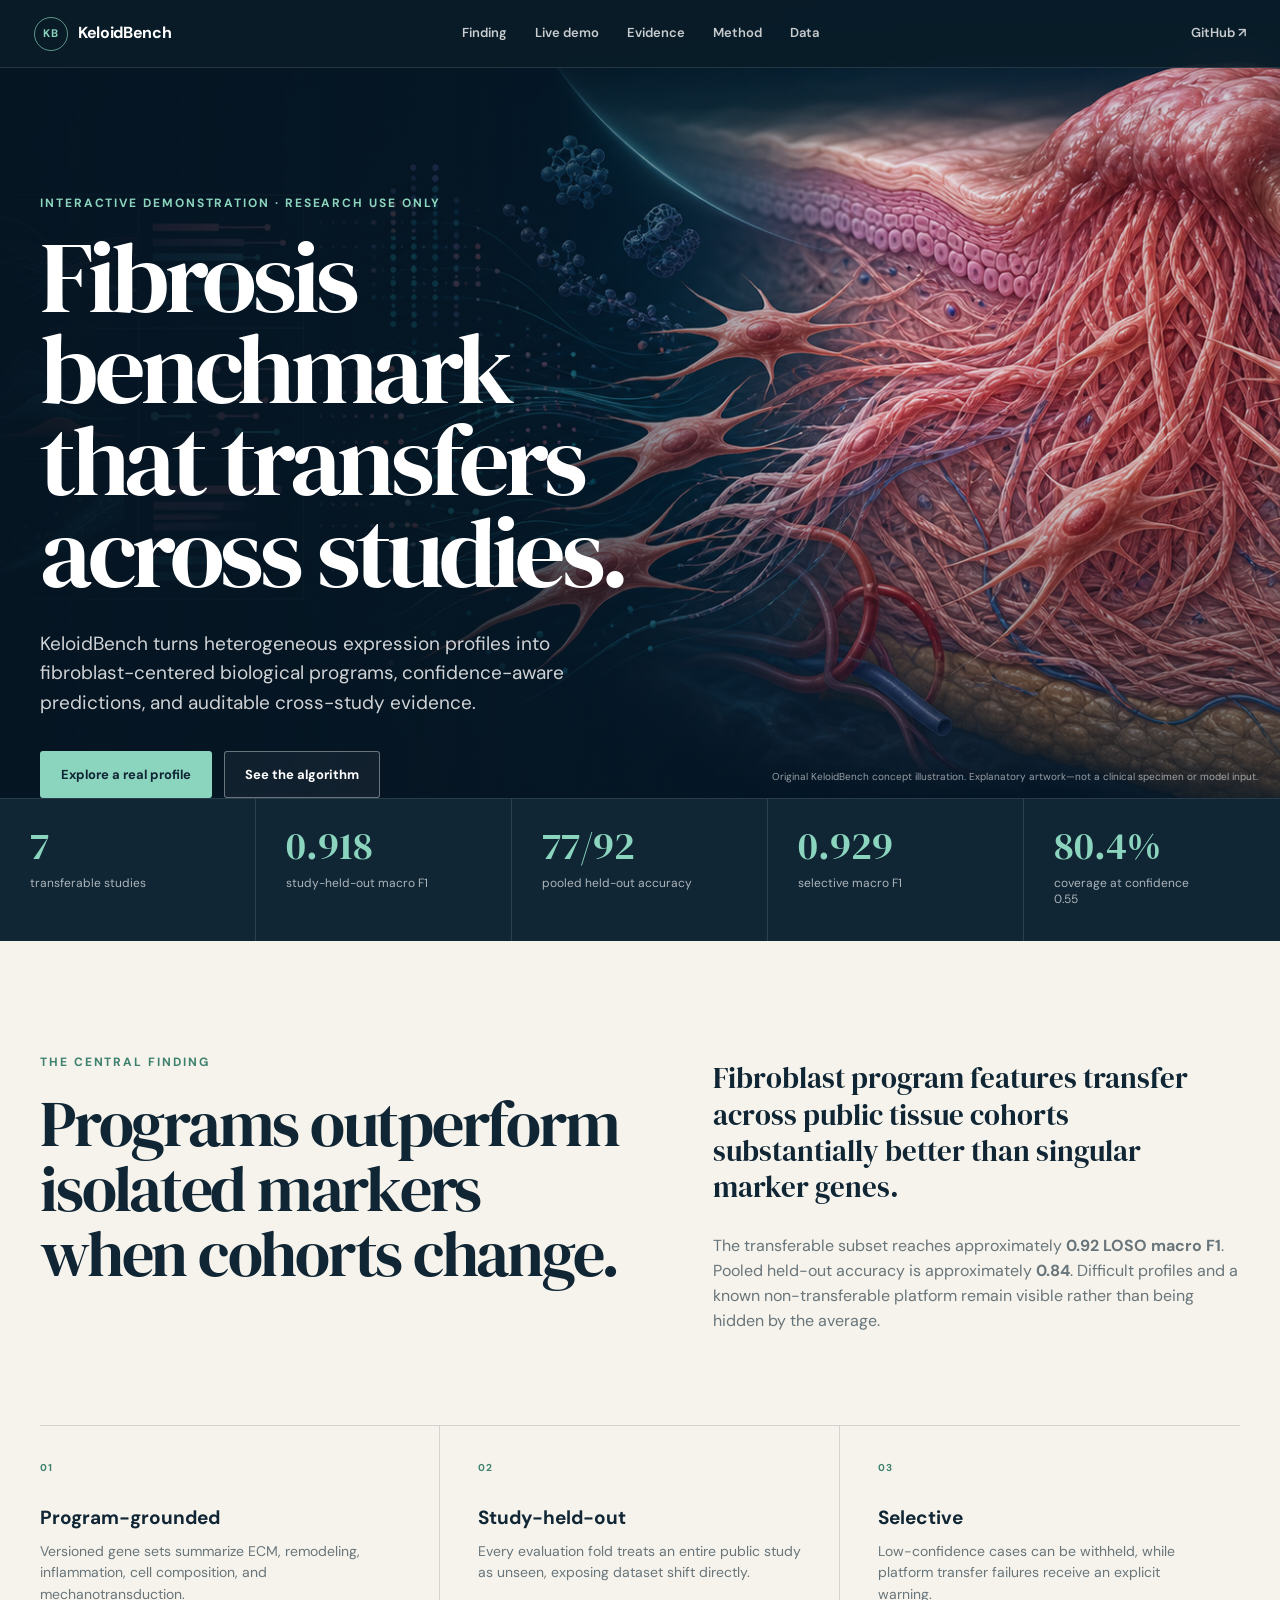
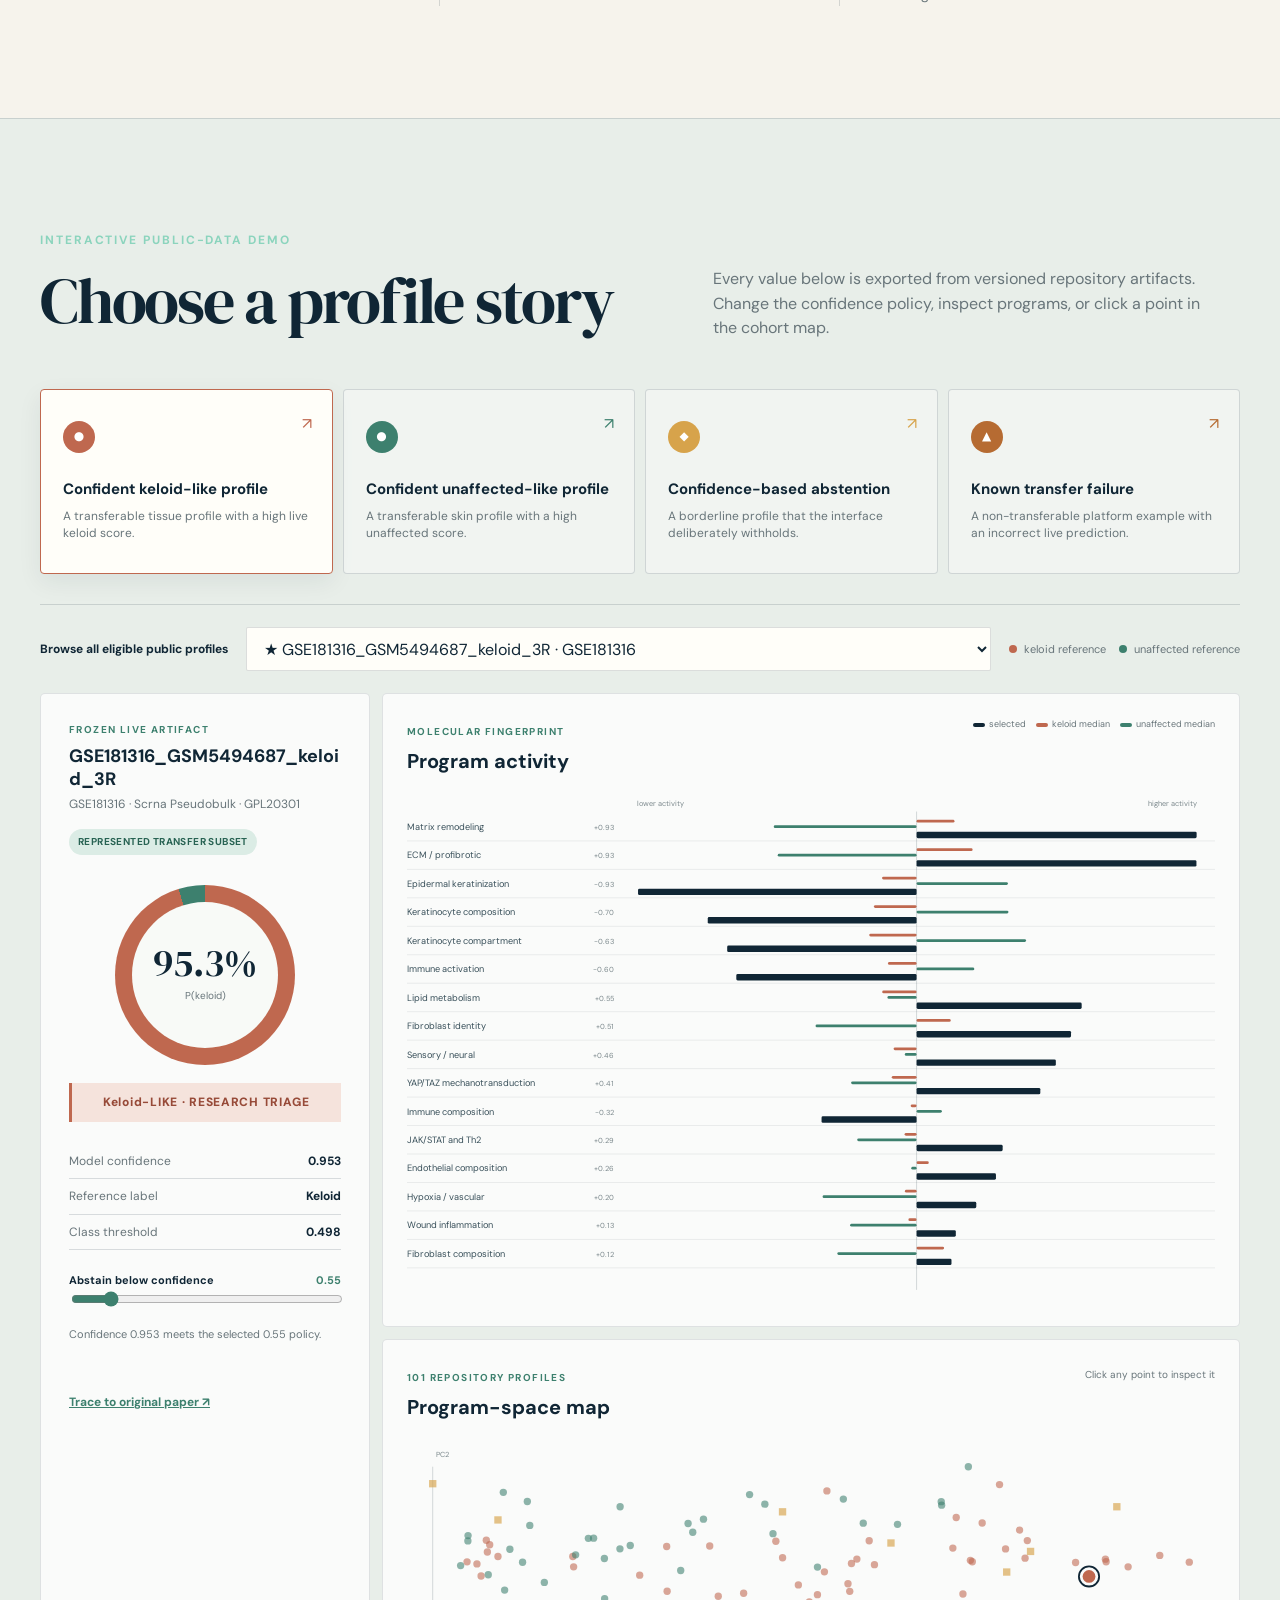
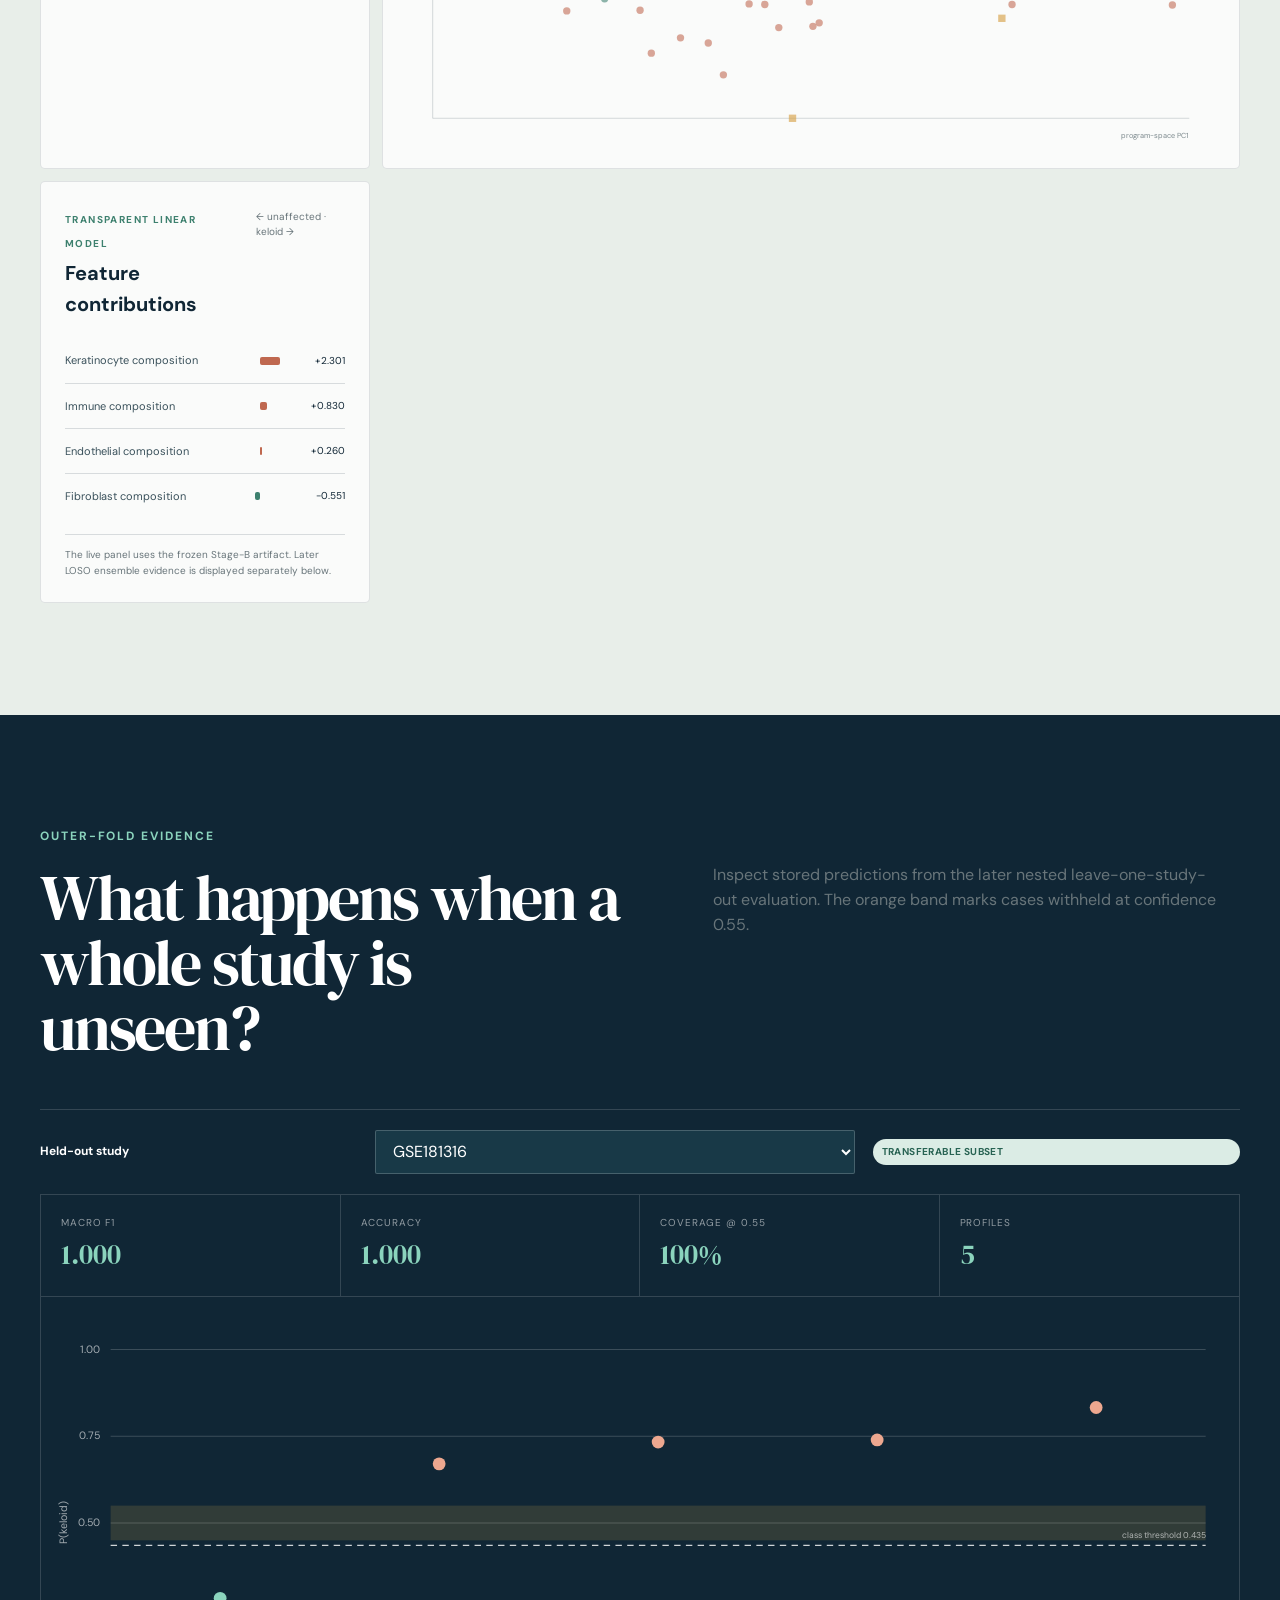
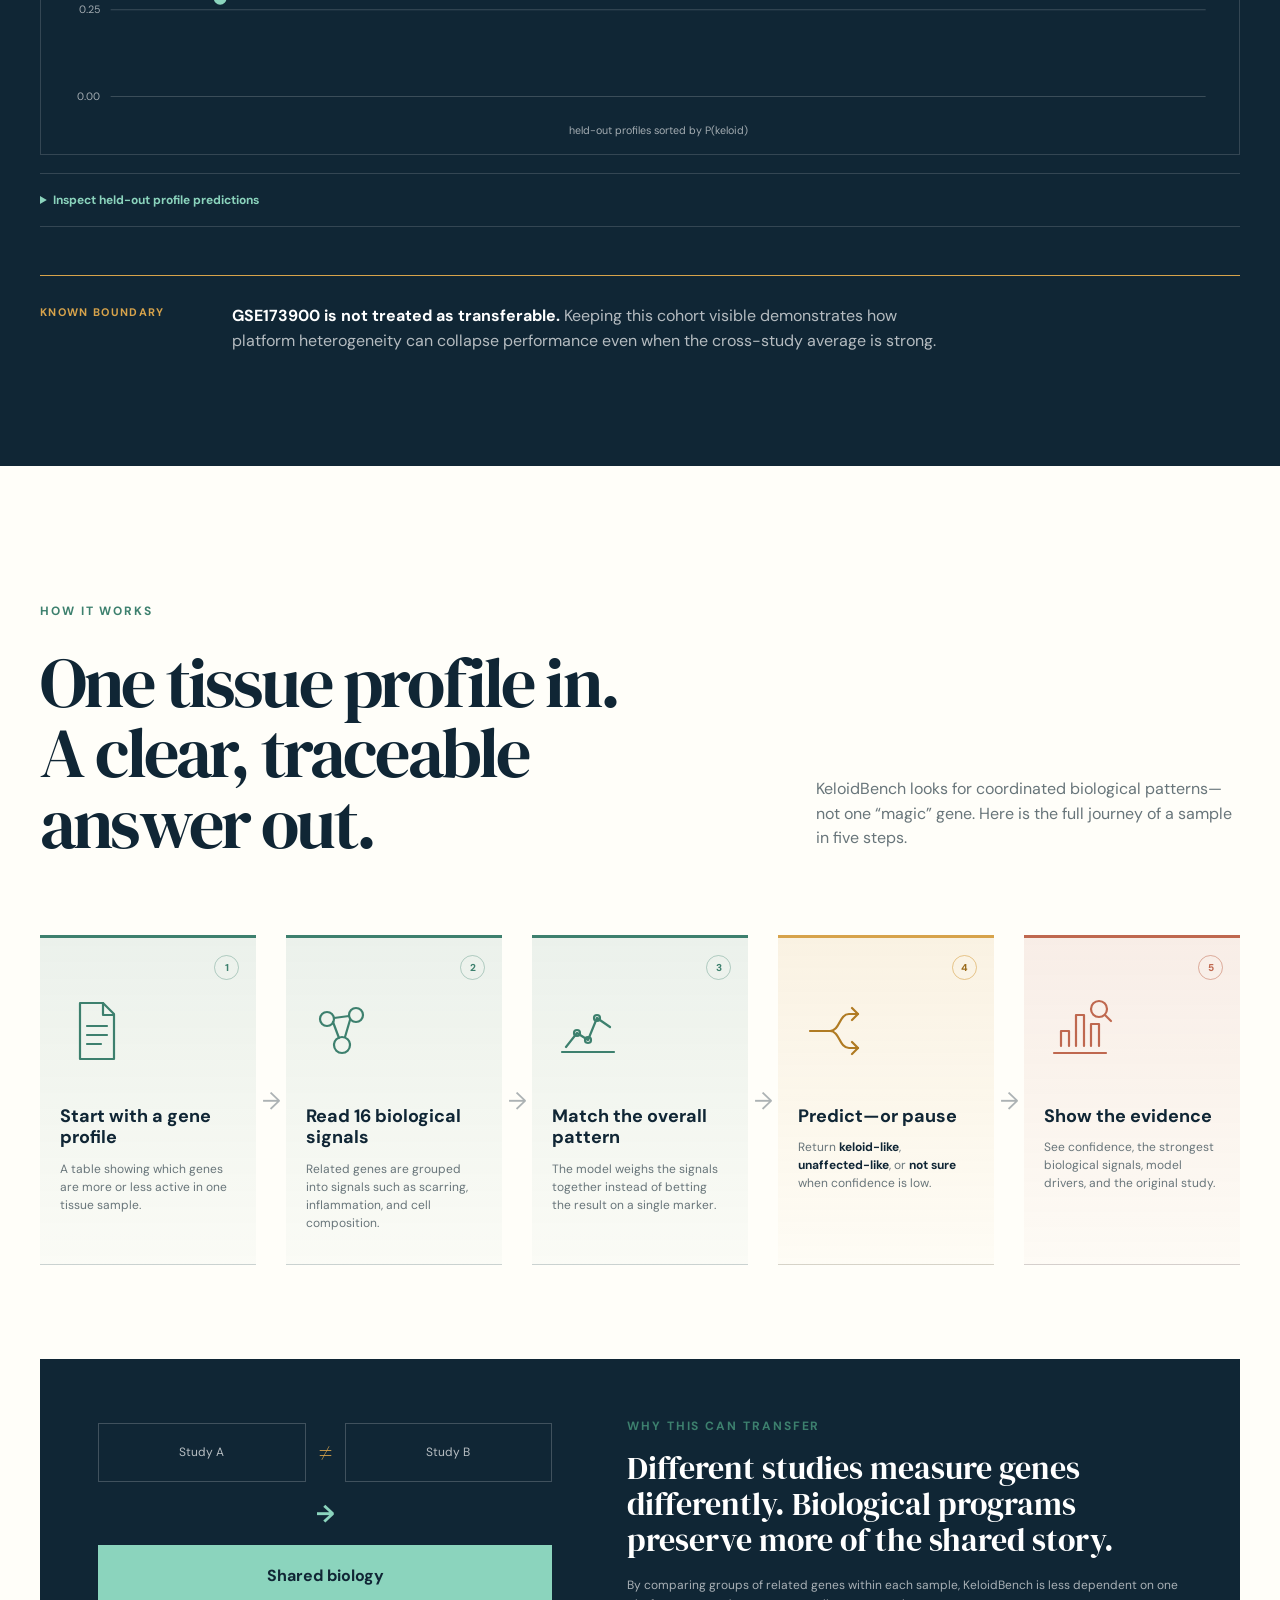
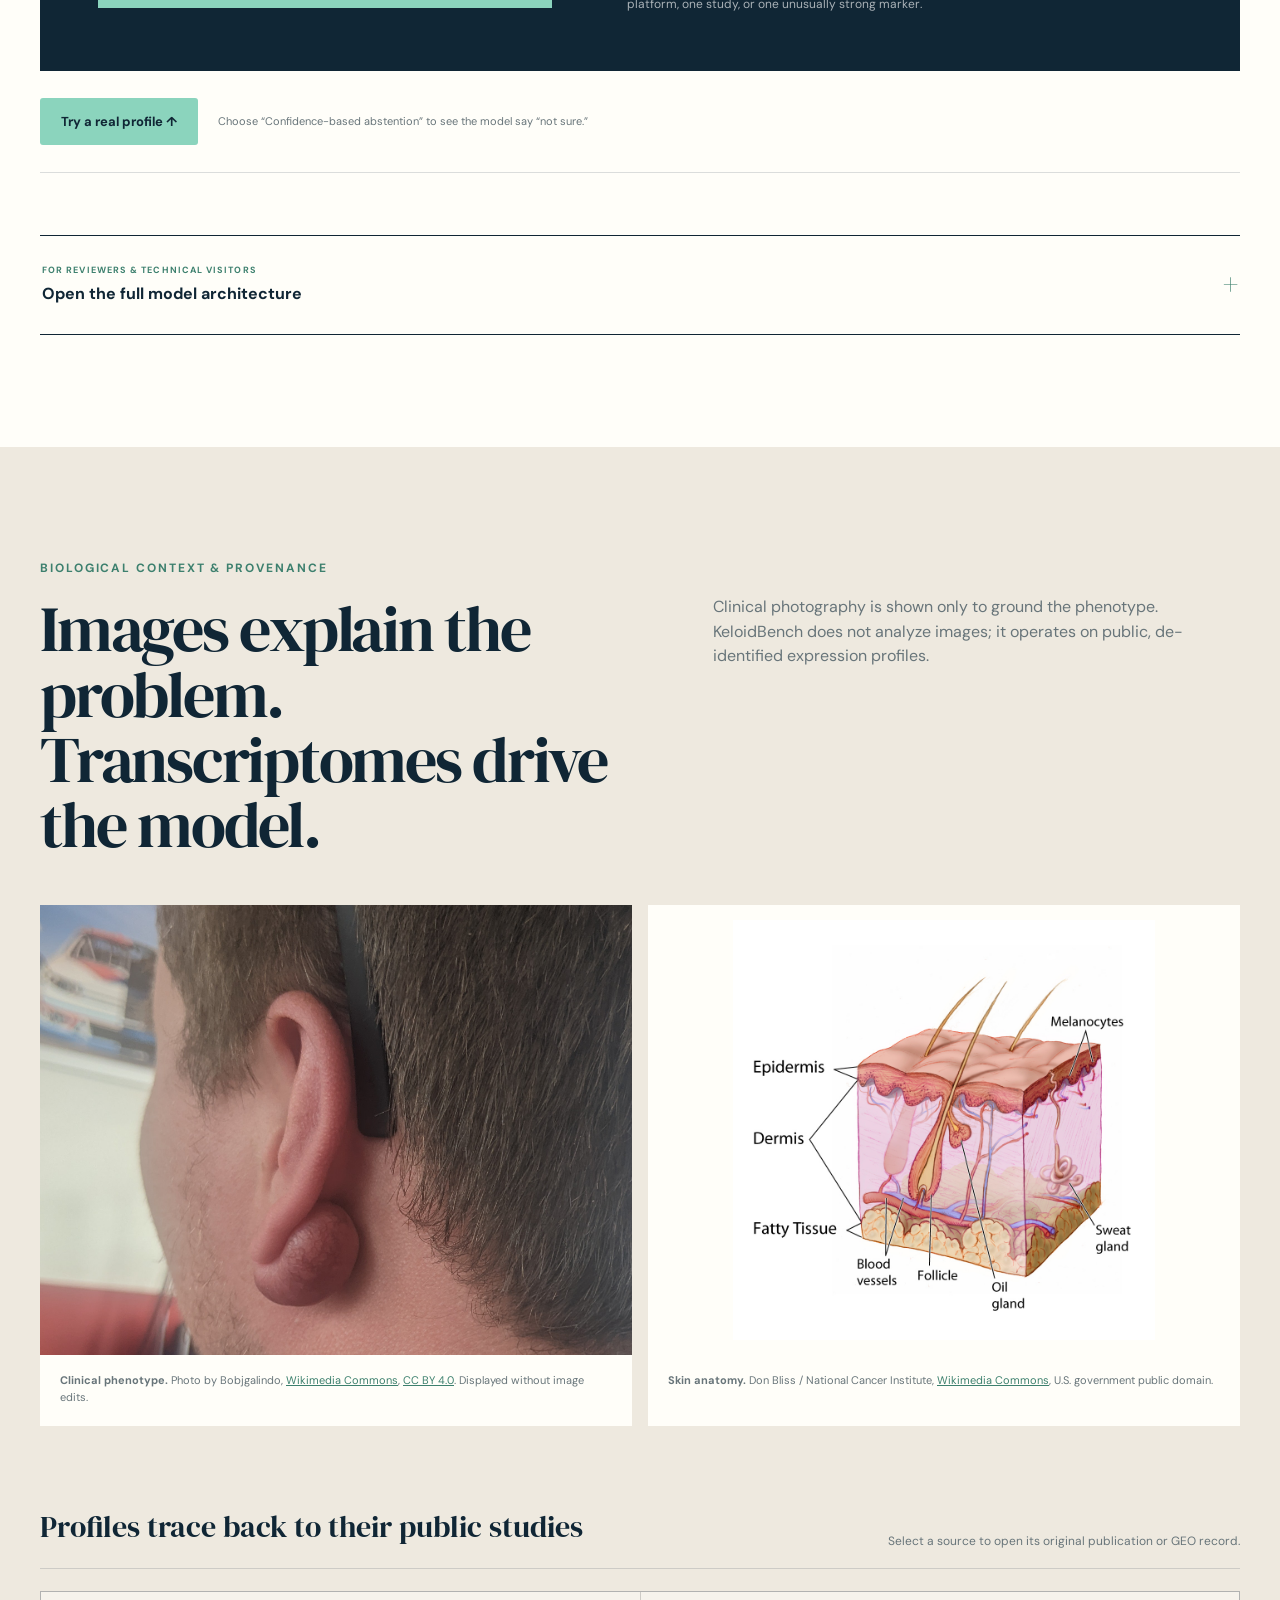
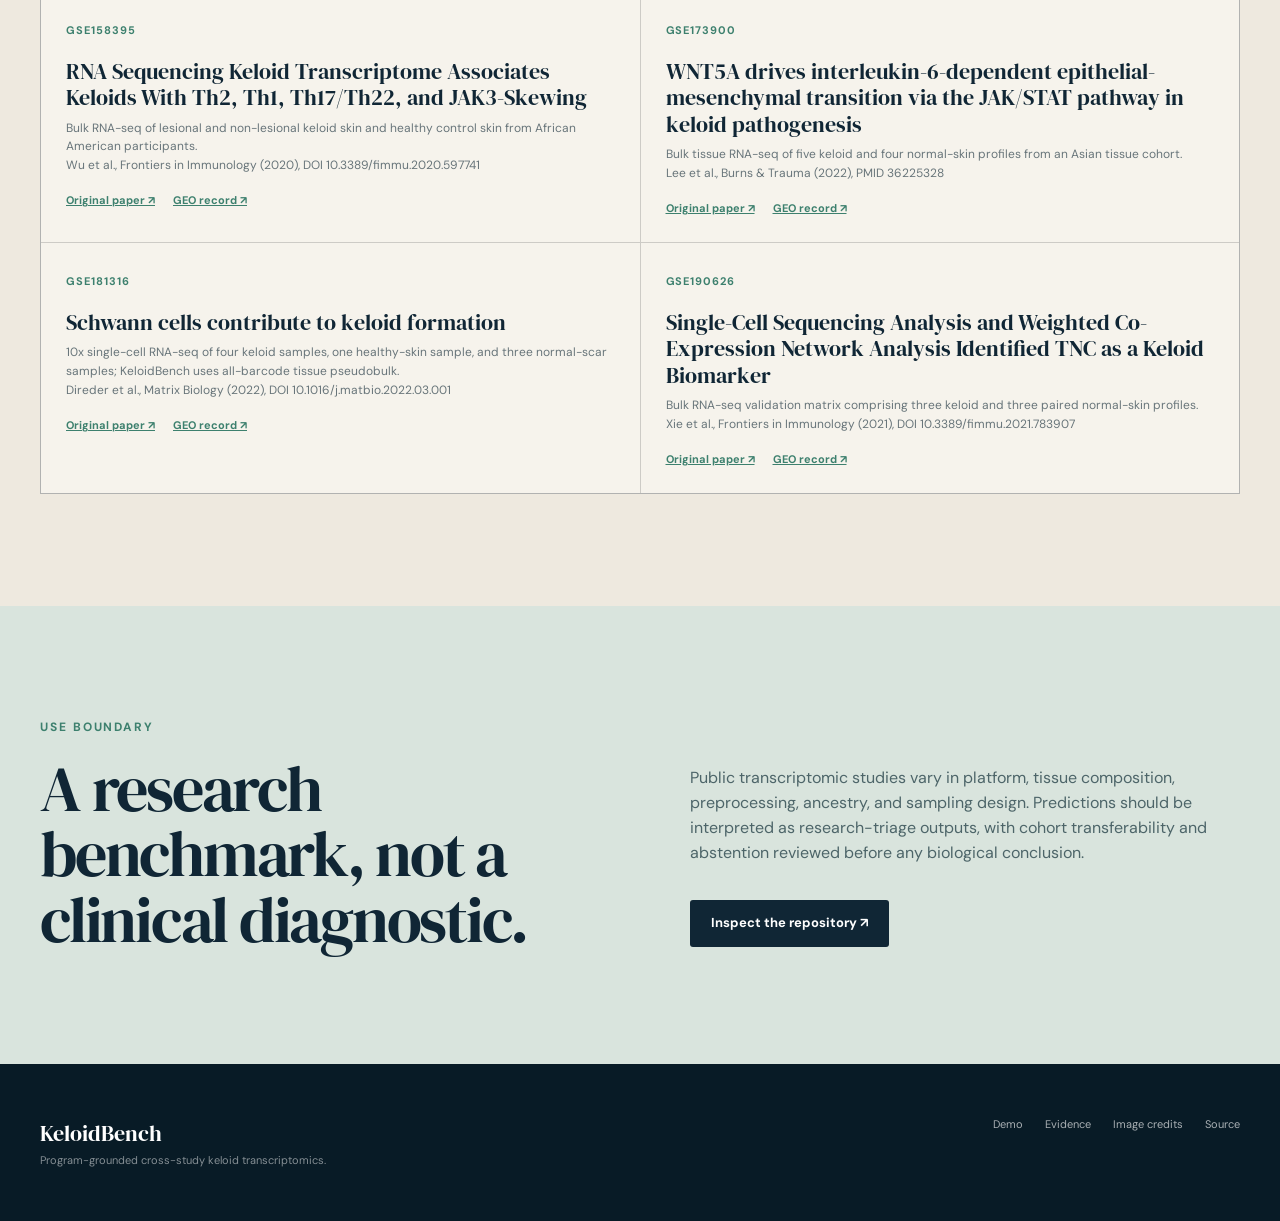
==== commit e5f761c9: "apply semantic colors to profile story cards" ====
--- a/website/index.html
+++ b/website/index.html
@@ -9,7 +9,7 @@
   <link rel="preconnect" href="https://fonts.googleapis.com">
   <link rel="preconnect" href="https://fonts.gstatic.com" crossorigin>
   <link href="https://fonts.googleapis.com/css2?family=DM+Sans:wght@400;500;600;700&amp;family=DM+Serif+Display&amp;display=swap" rel="stylesheet">
-  <link rel="stylesheet" href="assets/css/styles.css">
+  <link rel="stylesheet" href="assets/css/styles.css?v=20260802-2">
   <link rel="icon" href="assets/images/favicon.svg" type="image/svg+xml">
 </head>
 <body>
--- a/website/assets/css/styles.css
+++ b/website/assets/css/styles.css
@@ -73,14 +73,17 @@
 
 .demo-section { background: #e8eee9; border-top: 1px solid var(--line); }
 .story-grid { display: grid; grid-template-columns: repeat(4, 1fr); gap: 10px; }
-.story-card { position: relative; min-height: 185px; padding: 22px; border: 1px solid var(--line); border-radius: 4px; text-align: left; background: rgba(255,255,255,.38); cursor: pointer; transition: background .2s, border-color .2s, transform .2s; }
+.story-card { --story-color: var(--teal); position: relative; min-height: 185px; padding: 22px; border: 1px solid var(--line); border-radius: 4px; text-align: left; background: rgba(255,255,255,.38); cursor: pointer; transition: background .2s, border-color .2s, transform .2s; }
 .story-card:hover { transform: translateY(-2px); background: rgba(255,255,255,.72); }
-.story-card.active { border-color: var(--teal); background: var(--white); box-shadow: 0 8px 24px rgba(16,38,53,.07); }
-.story-icon { display: grid; place-items: center; width: 32px; height: 32px; margin-bottom: 25px; border-radius: 50%; color: white; background: var(--teal); font-size: 12px; }
-.story-card[data-slug="transfer_failure"] .story-icon { background: var(--gold); }
+.story-card[data-slug="confident_keloid"] { --story-color: var(--coral); }
+.story-card[data-slug="confident_unaffected"] { --story-color: var(--teal); }
+.story-card[data-slug="abstention"] { --story-color: var(--gold); }
+.story-card[data-slug="transfer_failure"] { --story-color: #b66b32; }
+.story-card.active { border-color: var(--story-color); background: var(--white); box-shadow: 0 8px 24px rgba(16,38,53,.07); }
+.story-icon { display: grid; place-items: center; width: 32px; height: 32px; margin-bottom: 25px; border-radius: 50%; color: white; background: var(--story-color); font-size: 12px; }
 .story-card h3 { margin: 0 0 7px; font-size: 15px; }
 .story-card p { margin: 0; color: var(--muted); font-size: 12px; line-height: 1.45; }
-.story-arrow { position: absolute; top: 22px; right: 20px; color: var(--teal); }
+.story-arrow { position: absolute; top: 22px; right: 20px; color: var(--story-color); }
 .profile-toolbar { display: grid; grid-template-columns: auto minmax(280px, 1fr) auto; gap: 18px; align-items: center; padding: 22px 0; margin-top: 30px; border-top: 1px solid var(--line); }
 .profile-toolbar label, .fold-toolbar label { font-size: 12px; font-weight: 700; }
 select { width: 100%; height: 44px; padding: 0 37px 0 13px; border: 1px solid var(--line); border-radius: 2px; color: var(--ink); background: var(--white); }
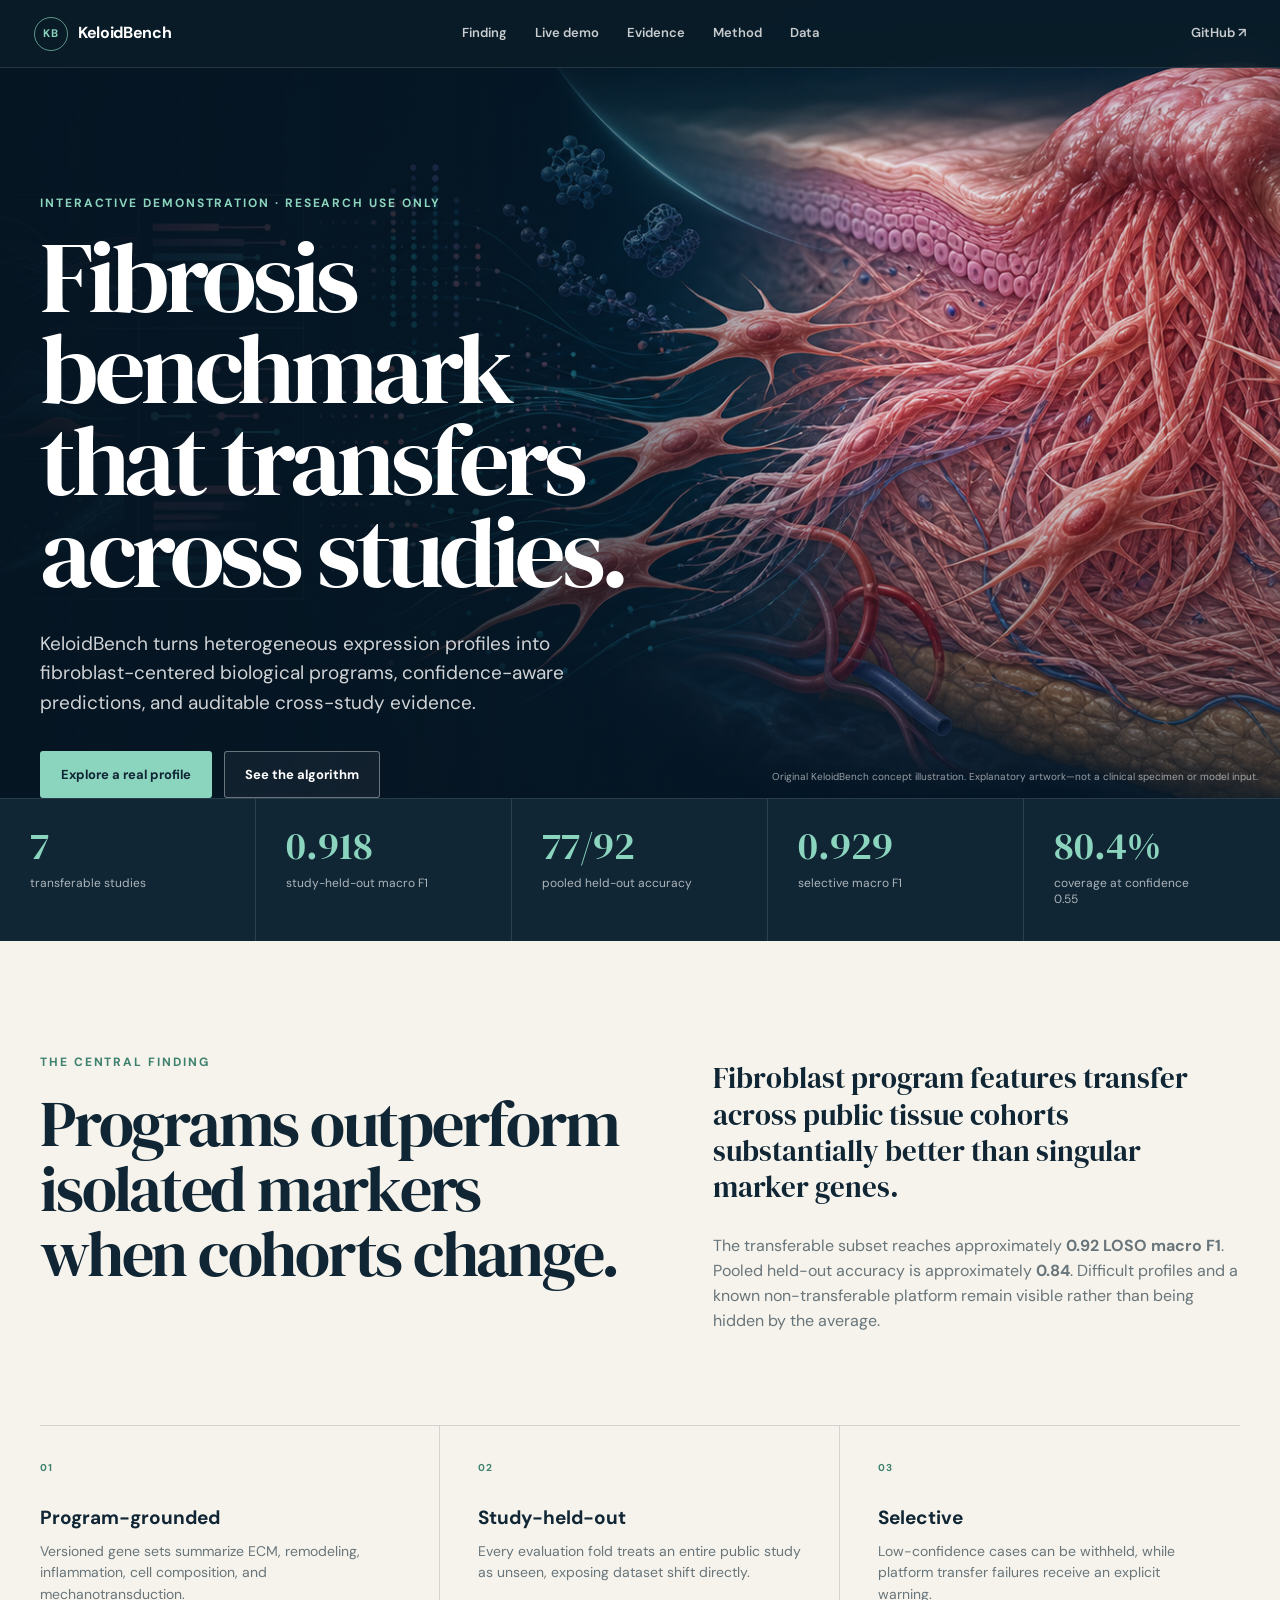
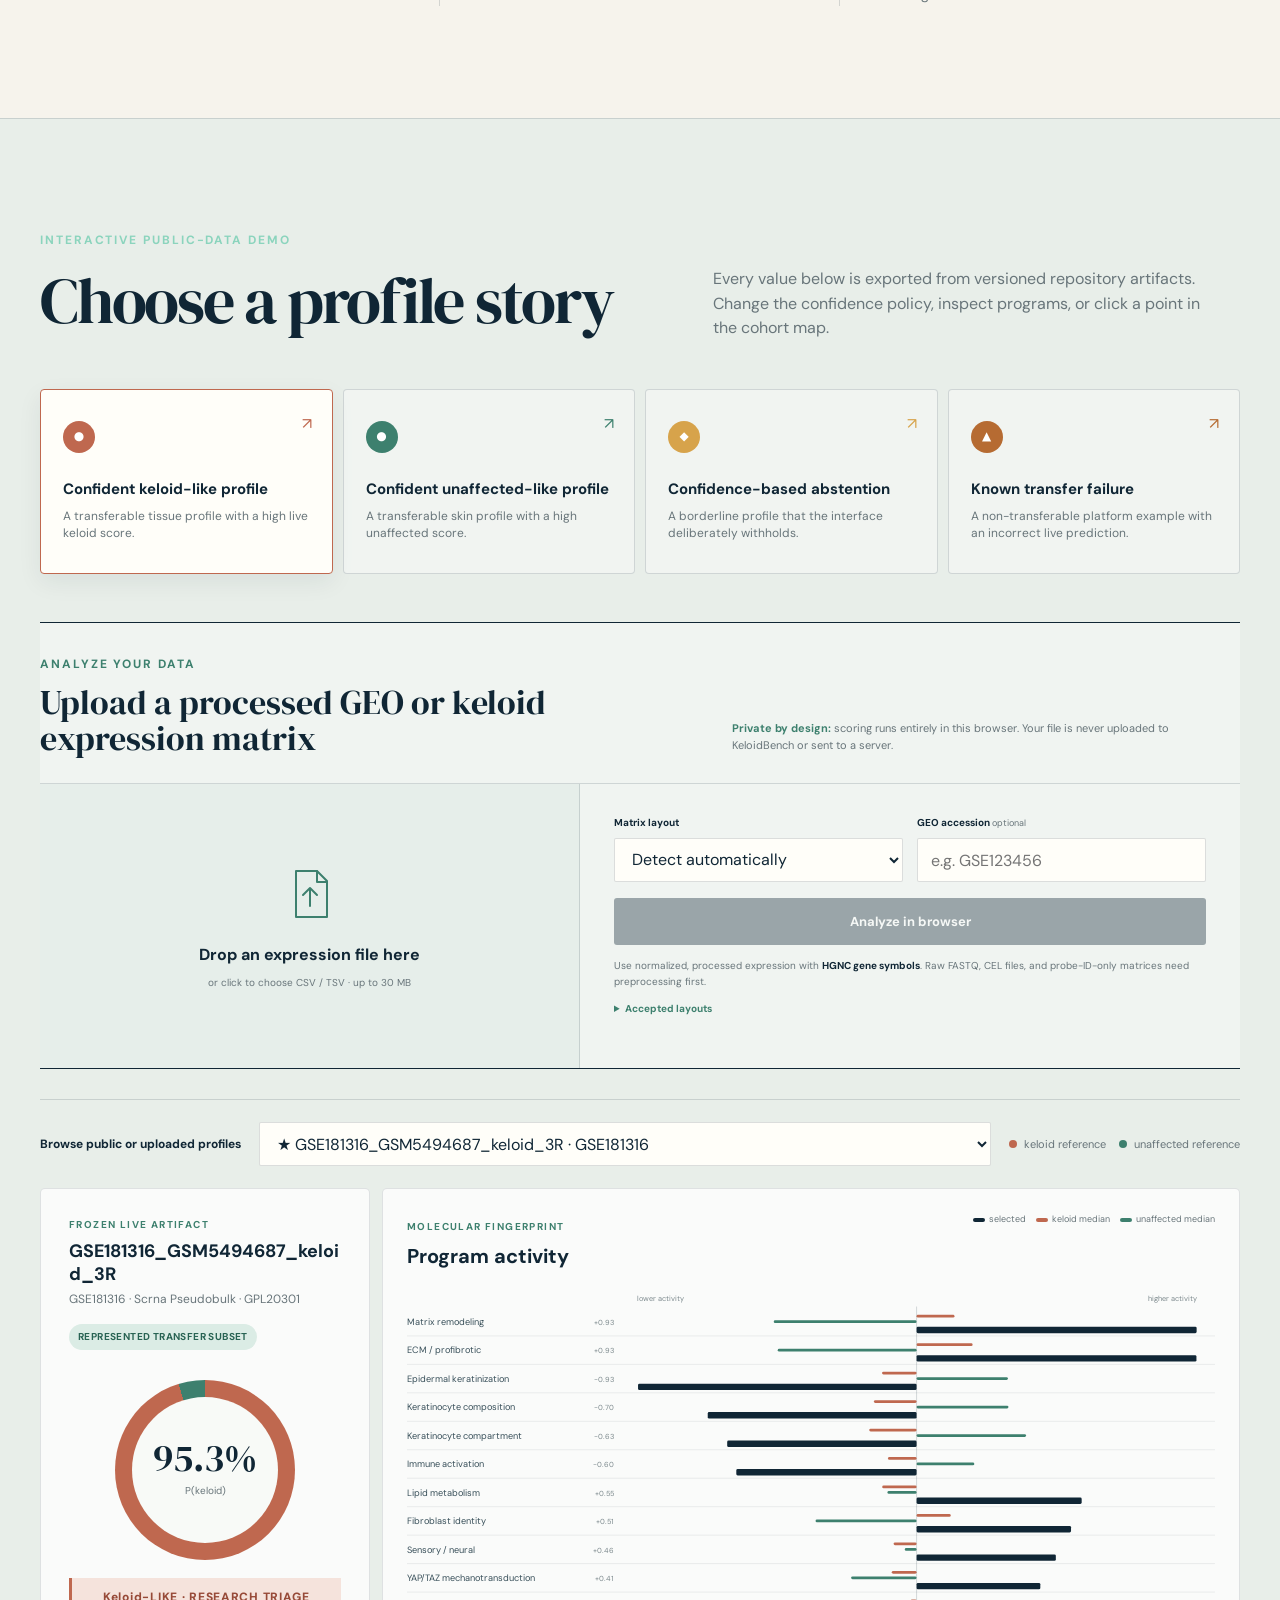
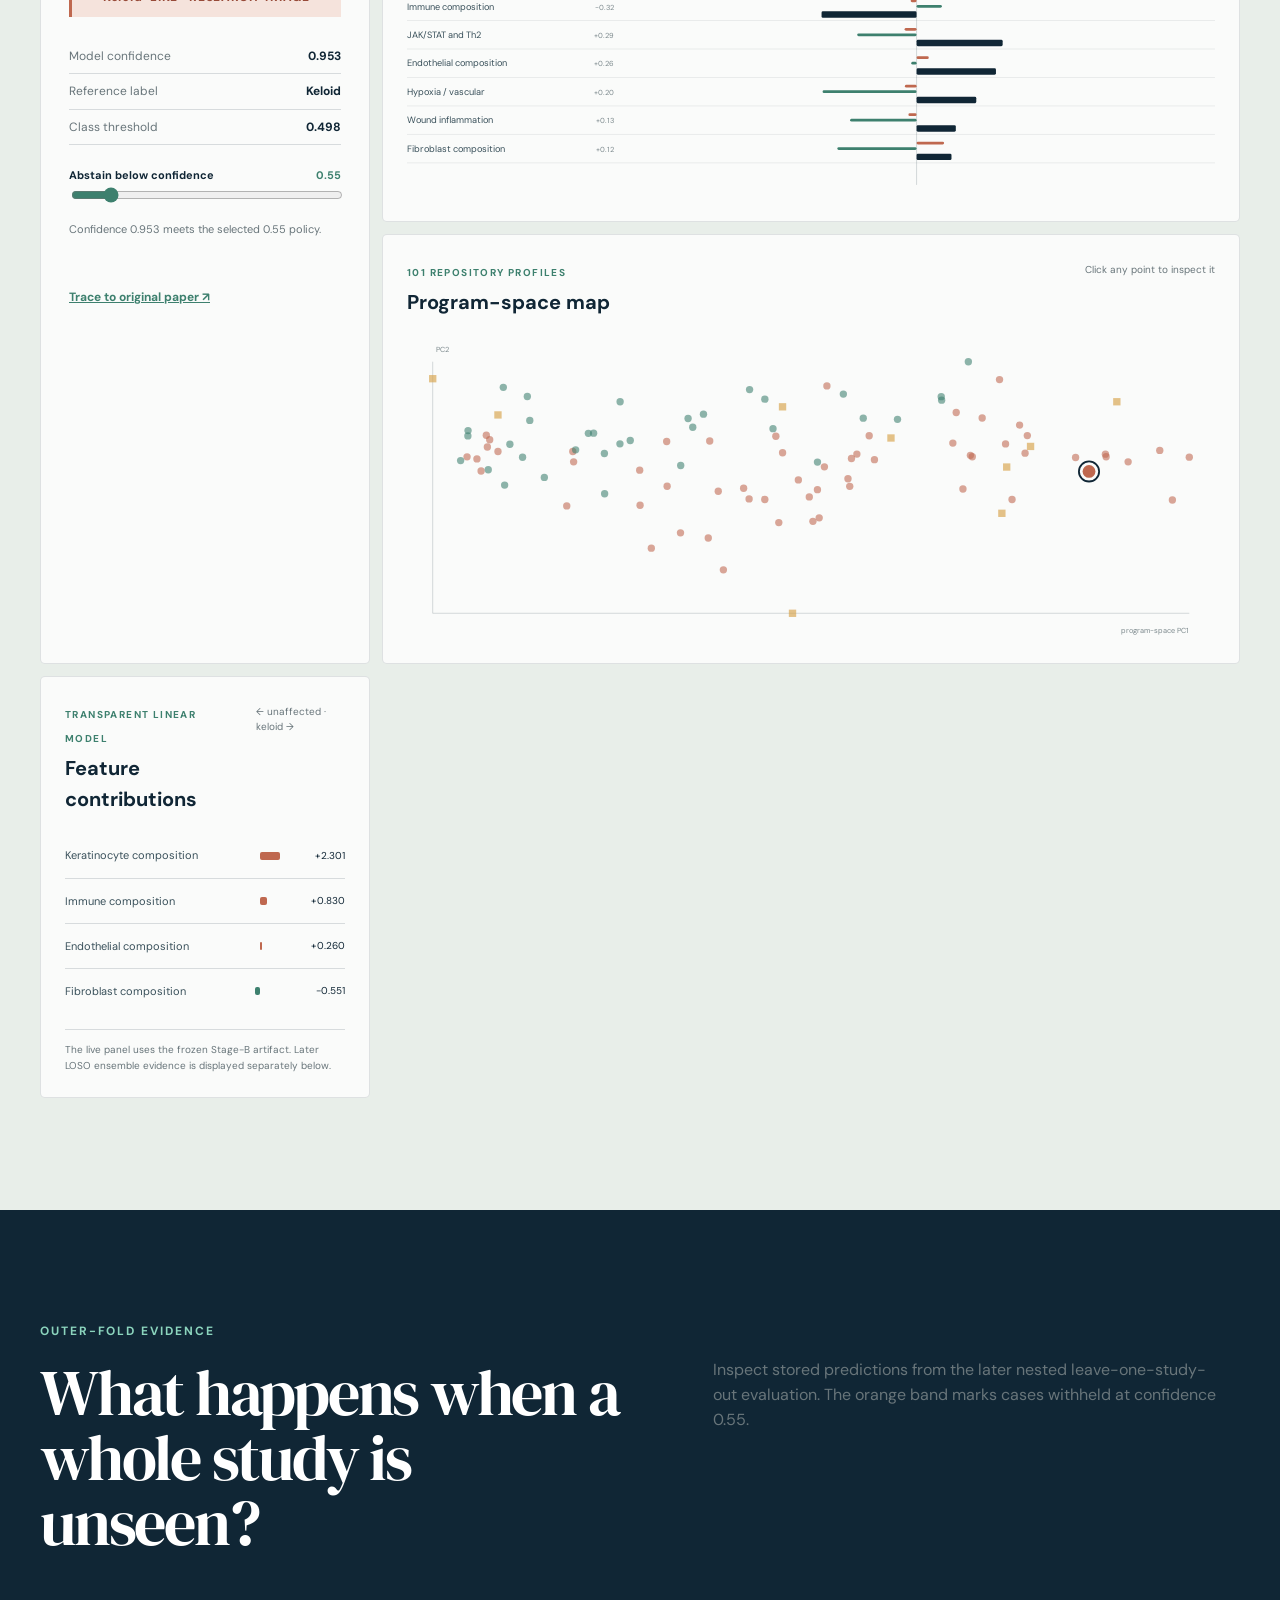
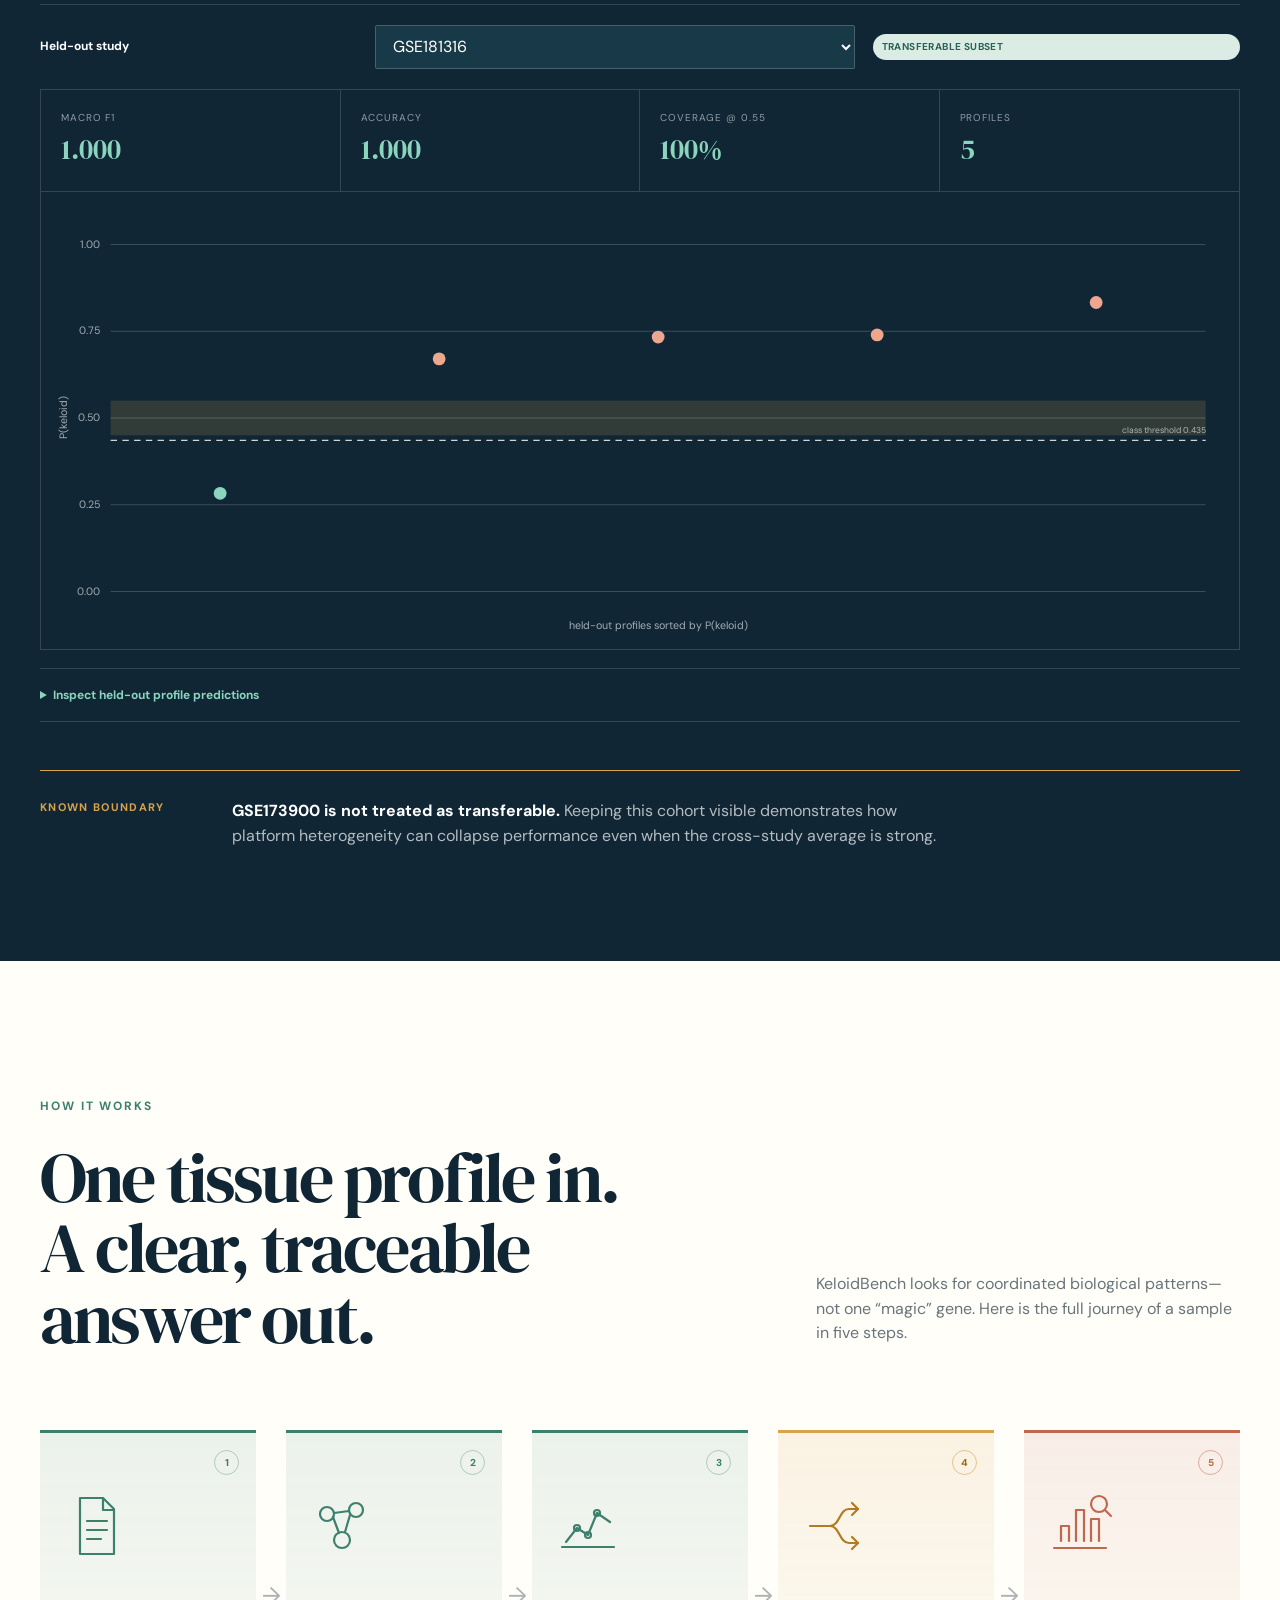
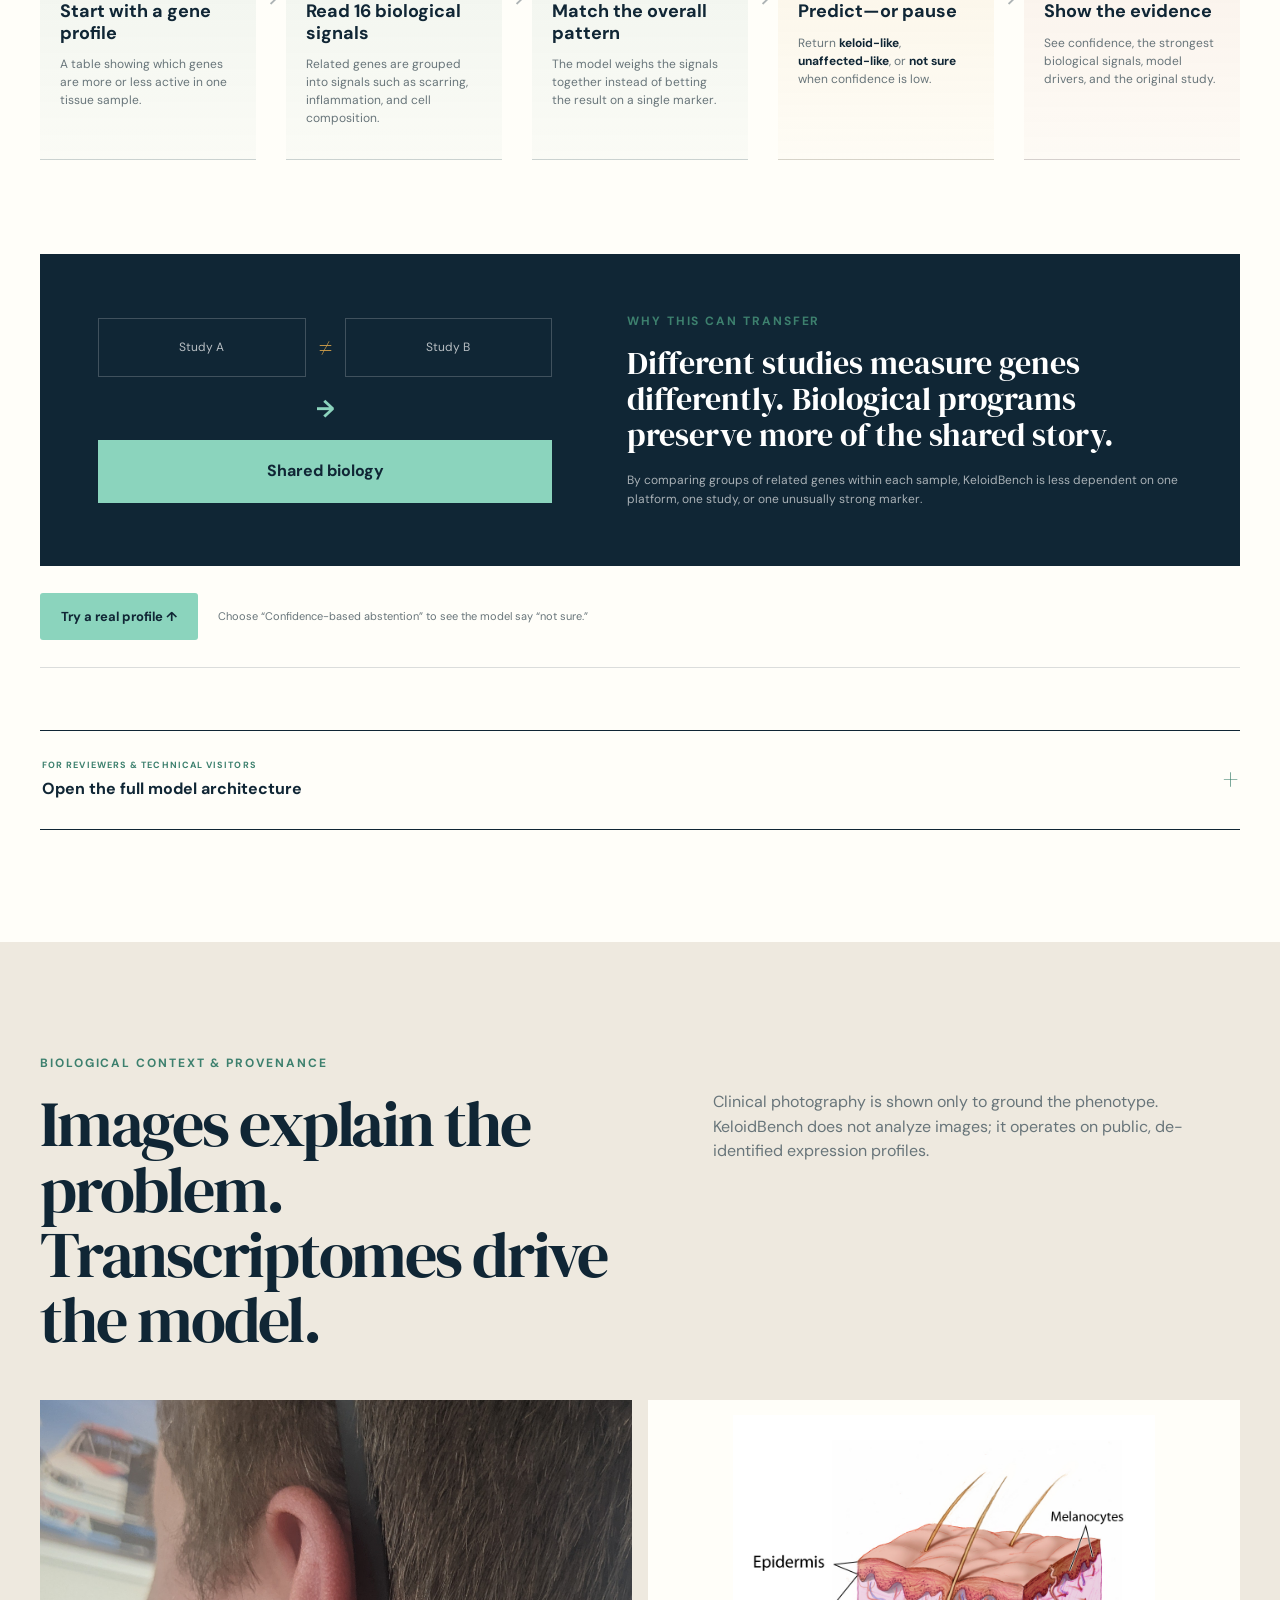
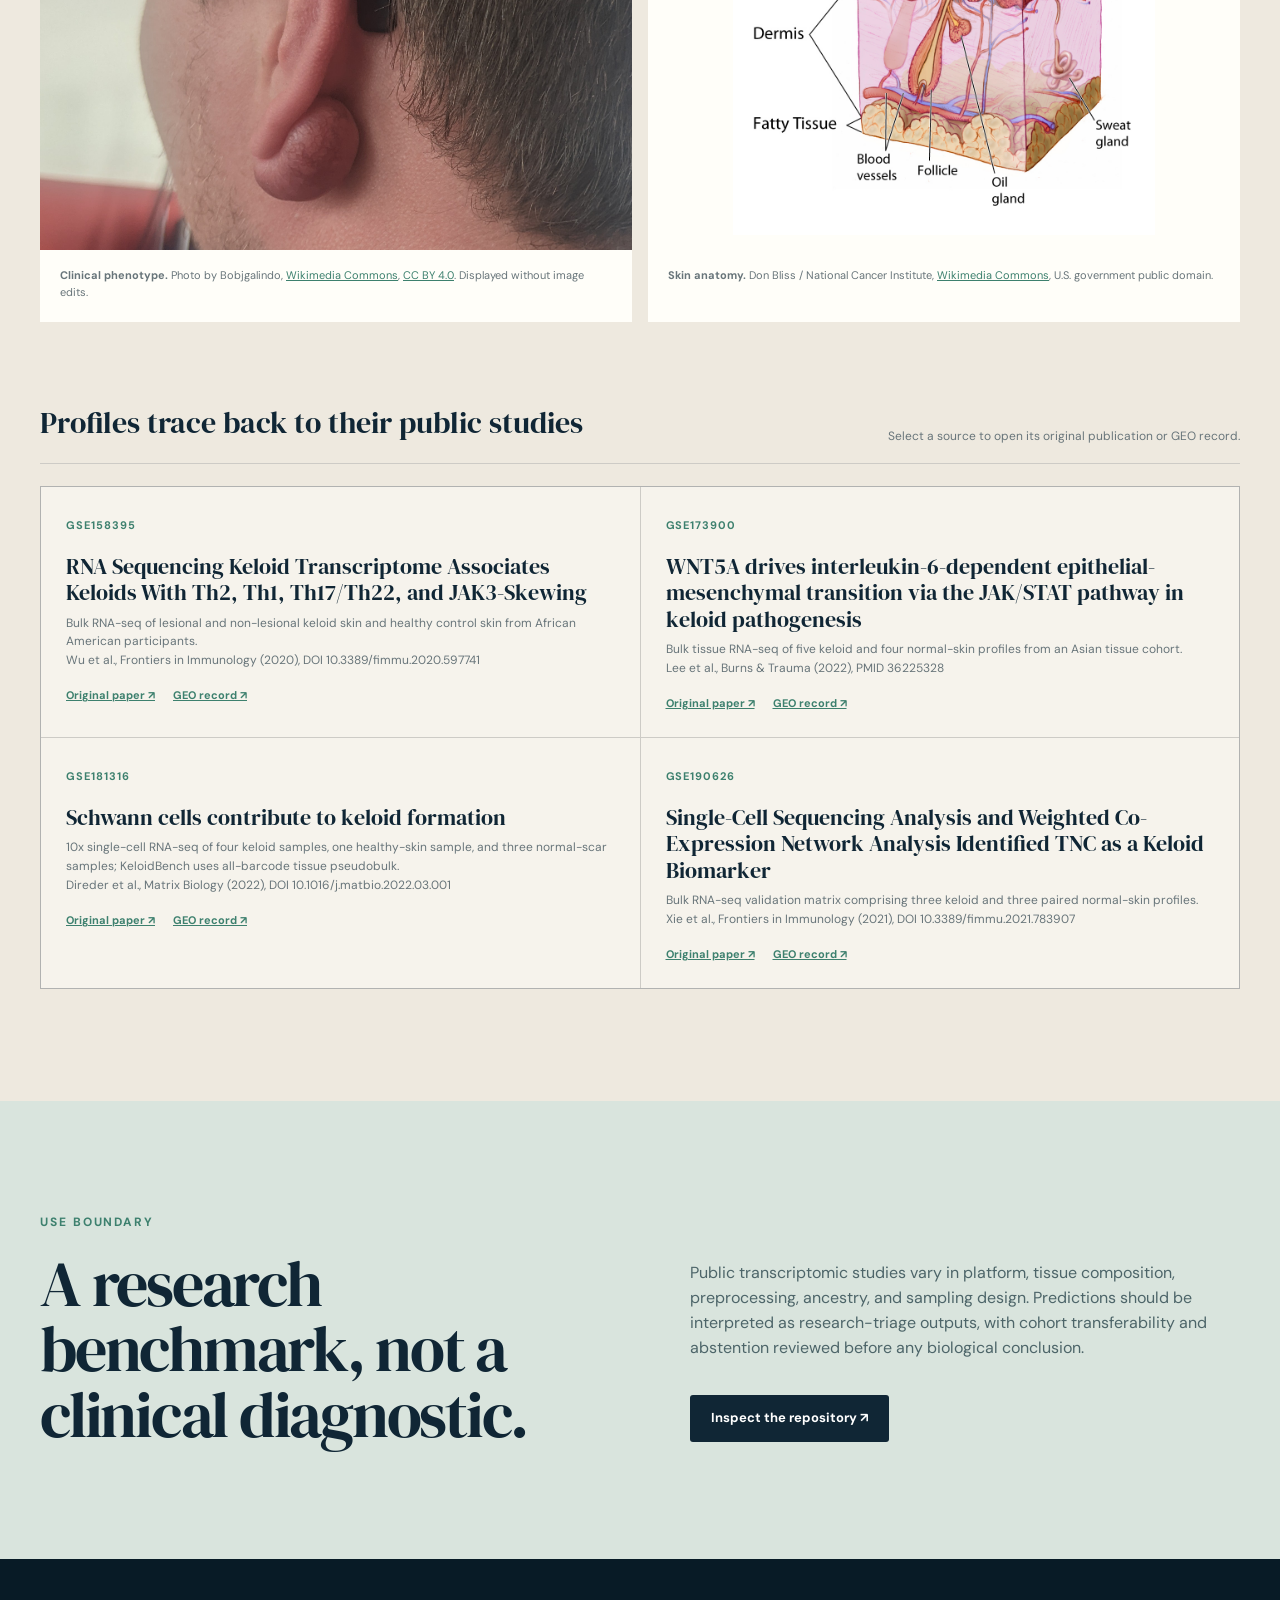
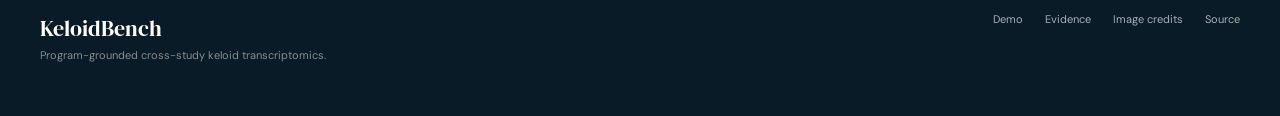
==== commit 1d4511db: "add private browser-native dataset scoring" ====
--- a/website/index.html
+++ b/website/index.html
@@ -9,7 +9,7 @@
   <link rel="preconnect" href="https://fonts.googleapis.com">
   <link rel="preconnect" href="https://fonts.gstatic.com" crossorigin>
   <link href="https://fonts.googleapis.com/css2?family=DM+Sans:wght@400;500;600;700&amp;family=DM+Serif+Display&amp;display=swap" rel="stylesheet">
-  <link rel="stylesheet" href="assets/css/styles.css?v=20260802-2">
+  <link rel="stylesheet" href="assets/css/styles.css?v=20260802-upload">
   <link rel="icon" href="assets/images/favicon.svg" type="image/svg+xml">
 </head>
 <body>
@@ -79,8 +79,37 @@
 
         <div class="story-grid" id="story-grid" aria-label="Curated examples"></div>
 
+        <section class="upload-lab" id="upload-lab" aria-labelledby="upload-title">
+          <div class="upload-heading">
+            <div><p class="eyebrow dark">Analyze your data</p><h3 id="upload-title">Upload a processed GEO or keloid expression matrix</h3></div>
+            <p><strong>Private by design:</strong> scoring runs entirely in this browser. Your file is never uploaded to KeloidBench or sent to a server.</p>
+          </div>
+          <div class="upload-workspace">
+            <label class="file-drop" id="file-drop" for="expression-file">
+              <input id="expression-file" class="visually-hidden" type="file" accept=".csv,.tsv,.txt,text/csv,text/tab-separated-values">
+              <svg viewBox="0 0 64 64" aria-hidden="true"><path d="M18 9h21l10 10v36H18z"/><path d="M39 9v11h10M32 44V26M25 33l7-7 7 7"/></svg>
+              <strong id="file-name">Drop an expression file here</strong>
+              <span>or click to choose CSV / TSV · up to 30 MB</span>
+            </label>
+            <div class="upload-settings">
+              <div class="upload-fields">
+                <label for="matrix-orientation"><span>Matrix layout</span><select id="matrix-orientation"><option value="auto">Detect automatically</option><option value="samples_rows">Samples in rows</option><option value="genes_rows">Genes in rows</option></select></label>
+                <label for="upload-accession"><span>GEO accession <i>optional</i></span><input id="upload-accession" type="text" placeholder="e.g. GSE123456" maxlength="32"></label>
+              </div>
+              <button id="analyze-upload" class="button upload-button" type="button" disabled>Analyze in browser</button>
+              <p>Use normalized, processed expression with <strong>HGNC gene symbols</strong>. Raw FASTQ, CEL files, and probe-ID-only matrices need preprocessing first.</p>
+              <details class="format-help"><summary>Accepted layouts</summary><code>sample_id,POSTN,COL1A1,KRT1,…<br>sample_01,8.2,7.1,3.4,…</code><code>gene_symbol,sample_01,sample_02,…<br>POSTN,8.2,6.1,…</code></details>
+            </div>
+          </div>
+          <div id="upload-status" class="upload-status hidden" role="status" aria-live="polite"></div>
+          <div id="upload-results" class="upload-results hidden">
+            <div class="upload-results-heading"><div><span class="panel-kicker">Browser-scored profiles</span><h4 id="upload-results-title">Analysis complete</h4></div><p>Click a row to inspect its programs and model drivers below.</p></div>
+            <div class="upload-table-wrap"><table><thead><tr><th>Sample</th><th>Score</th><th>Confidence</th><th>Result</th><th>Program coverage</th></tr></thead><tbody id="upload-results-body"></tbody></table></div>
+          </div>
+        </section>
+
         <div class="profile-toolbar">
-          <label for="profile-select">Browse all eligible public profiles</label>
+          <label for="profile-select">Browse public or uploaded profiles</label>
           <select id="profile-select" aria-label="Public profile"></select>
           <span class="toolbar-note"><span class="dot coral"></span> keloid reference <span class="dot teal"></span> unaffected reference</span>
         </div>
@@ -121,7 +150,7 @@
 
           <div class="visual-panel pca-panel">
             <div class="panel-heading">
-              <div><span class="panel-kicker">101 repository profiles</span><h3>Program-space map</h3></div>
+              <div><span class="panel-kicker" id="pca-count">101 repository profiles</span><h3>Program-space map</h3></div>
               <p>Click any point to inspect it</p>
             </div>
             <div id="pca-chart" class="svg-chart" aria-live="polite"></div>
@@ -280,6 +309,6 @@
   </footer>
 
   <div id="tooltip" class="tooltip" role="tooltip"></div>
-  <script src="assets/js/app.js" defer></script>
+  <script src="assets/js/app.js?v=20260802-upload" defer></script>
 </body>
 </html>
--- a/website/assets/css/styles.css
+++ b/website/assets/css/styles.css
@@ -84,6 +84,25 @@
 .story-card h3 { margin: 0 0 7px; font-size: 15px; }
 .story-card p { margin: 0; color: var(--muted); font-size: 12px; line-height: 1.45; }
 .story-arrow { position: absolute; top: 22px; right: 20px; color: var(--story-color); }
+.visually-hidden { position: absolute !important; width: 1px; height: 1px; padding: 0; margin: -1px; overflow: hidden; clip: rect(0,0,0,0); white-space: nowrap; border: 0; }
+.upload-lab { margin-top: 48px; border-top: 1px solid var(--ink); border-bottom: 1px solid var(--ink); background: rgba(255,255,255,.35); }
+.upload-heading { display: grid; grid-template-columns: 1.1fr .9fr; gap: 70px; align-items: end; padding: 32px 0 26px; }
+.upload-heading .eyebrow { margin-bottom: 10px; }.upload-heading h3 { max-width: 660px; margin: 0; font-family: var(--serif); font-size: 34px; font-weight: 400; line-height: 1.08; }
+.upload-heading > p { max-width: 450px; margin: 0 0 3px; color: var(--muted); font-size: 11px; }.upload-heading > p strong { color: var(--teal); }
+.upload-workspace { display: grid; grid-template-columns: .9fr 1.1fr; min-height: 285px; border-top: 1px solid var(--line); }
+.file-drop { display: flex; flex-direction: column; align-items: center; justify-content: center; padding: 34px; border-right: 1px solid var(--line); color: var(--teal); background: rgba(61,128,110,.055); text-align: center; cursor: pointer; transition: background .2s, box-shadow .2s; }
+.file-drop:hover, .file-drop.dragging { background: rgba(61,128,110,.12); box-shadow: inset 0 0 0 2px var(--teal); }
+.file-drop svg { width: 64px; height: 64px; margin-bottom: 17px; fill: none; stroke: currentColor; stroke-width: 2; stroke-linecap: round; stroke-linejoin: round; }
+.file-drop strong { max-width: 360px; color: var(--ink); font-size: 16px; overflow-wrap: anywhere; }.file-drop span { margin-top: 7px; color: var(--muted); font-size: 10px; }
+.upload-settings { padding: 31px 34px; }
+.upload-fields { display: grid; grid-template-columns: 1fr 1fr; gap: 14px; }.upload-fields label > span { display: block; margin-bottom: 7px; font-size: 10px; font-weight: 700; }.upload-fields label i { color: var(--muted); font-size: 9px; font-style: normal; font-weight: 400; }
+.upload-fields input { width: 100%; height: 44px; padding: 0 13px; border: 1px solid var(--line); border-radius: 2px; color: var(--ink); background: var(--white); }
+.upload-button { width: 100%; margin-top: 16px; color: white; background: var(--ink); cursor: pointer; }.upload-button:disabled { opacity: .38; cursor: not-allowed; }
+.upload-settings > p { margin: 13px 0 0; color: var(--muted); font-size: 10px; }.upload-settings > p strong { color: var(--ink); }
+.format-help { margin-top: 12px; color: var(--teal); font-size: 10px; }.format-help summary { cursor: pointer; font-weight: 700; }.format-help code { display: block; margin-top: 8px; padding: 9px 11px; overflow-x: auto; color: #4c6268; background: var(--paper); font-size: 8px; white-space: nowrap; }
+.upload-status { padding: 15px 18px; border-top: 1px solid var(--line); color: #376c5e; background: #dcece5; font-size: 11px; }.upload-status.warning { color: #745315; background: #f3e6c8; }.upload-status.error { color: #873e30; background: #f3dfd9; }
+.upload-results { border-top: 1px solid var(--line); }.upload-results-heading { display: flex; justify-content: space-between; gap: 30px; align-items: end; padding: 24px 0 17px; }.upload-results-heading h4 { margin: 4px 0 0; font-size: 18px; }.upload-results-heading p { margin: 0; color: var(--muted); font-size: 10px; }
+.upload-table-wrap { max-height: 290px; overflow: auto; padding-bottom: 15px; }.upload-results table { font-size: 10px; }.upload-results th { position: sticky; z-index: 1; top: 0; color: var(--muted); background: #edf1ed; }.upload-results td { color: #455d63; }.upload-results tbody tr { cursor: pointer; transition: background .15s; }.upload-results tbody tr:hover, .upload-results tbody tr.selected { background: rgba(61,128,110,.1); }.upload-result-label { font-weight: 800; text-transform: uppercase; }.upload-result-label.keloid { color: var(--coral); }.upload-result-label.non-keloid { color: var(--teal); }.upload-result-label.abstain { color: #9b6b19; }
 .profile-toolbar { display: grid; grid-template-columns: auto minmax(280px, 1fr) auto; gap: 18px; align-items: center; padding: 22px 0; margin-top: 30px; border-top: 1px solid var(--line); }
 .profile-toolbar label, .fold-toolbar label { font-size: 12px; font-weight: 700; }
 select { width: 100%; height: 44px; padding: 0 37px 0 13px; border: 1px solid var(--line); border-radius: 2px; color: var(--ink); background: var(--white); }
@@ -237,6 +256,7 @@
   .split-heading, .section-heading, .limitations-grid { grid-template-columns: 1fr; gap: 22px; }.section-heading > p, .section-heading > div + p { margin-top: 0; }
   .story-grid { grid-template-columns: repeat(2, 1fr); }.demo-shell { grid-template-columns: 1fr; }.decision-panel { grid-row: auto; }.program-panel { min-height: 560px; }
   .profile-toolbar { grid-template-columns: 1fr; }.toolbar-note { white-space: normal; }
+  .upload-heading { grid-template-columns: 1fr; gap: 18px; }.upload-workspace { grid-template-columns: 1fr; }.file-drop { border-right: 0; border-bottom: 1px solid var(--line); }
   .method-intro { grid-template-columns: 1fr; gap: 22px; }.method-intro .eyebrow { grid-column: auto; margin-bottom: -7px; }.walk-flow { grid-template-columns: repeat(5,1fr); }.walk-arrow { display: none; }.walk-step { min-height: 350px; }.walk-step h3 { font-size: 16px; }
   .transfer-explainer { grid-template-columns: 1fr 1fr; gap: 38px; padding: 42px; }
   .context-grid { grid-template-columns: 1fr; }.source-grid { grid-template-columns: 1fr; }
@@ -249,6 +269,7 @@
   .metric-strip { grid-template-columns: 1fr 1fr; }.metric-strip div { padding: 19px; }.metric-strip strong { font-size: 30px; }.metric-strip div:last-child { grid-column: span 2; }
   .principle-row { grid-template-columns: 1fr; }.principle-row > div, .principle-row > div + div { padding: 24px 0; border-right: 0; border-bottom: 1px solid var(--line); }
   .story-grid { grid-template-columns: 1fr; }.story-card { min-height: 145px; }.story-icon { margin-bottom: 15px; }
+  .upload-lab { margin-top: 36px; }.upload-heading h3 { font-size: 28px; }.file-drop { min-height: 225px; padding: 25px; }.upload-settings { padding: 25px 18px; }.upload-fields { grid-template-columns: 1fr; }.upload-results-heading { display: block; }.upload-results-heading p { margin-top: 8px; }
   .visual-panel { padding: 15px; }.panel-heading { display: block; }.legend { margin-top: 10px; }
   .fold-toolbar { grid-template-columns: 1fr; }.fold-metrics { grid-template-columns: 1fr 1fr; }.fold-metrics div:nth-child(2) { border-right: 0; }.fold-metrics div:nth-child(-n+2) { border-bottom: 1px solid rgba(255,255,255,.15); }
   .failure-callout { grid-template-columns: 1fr; gap: 10px; }
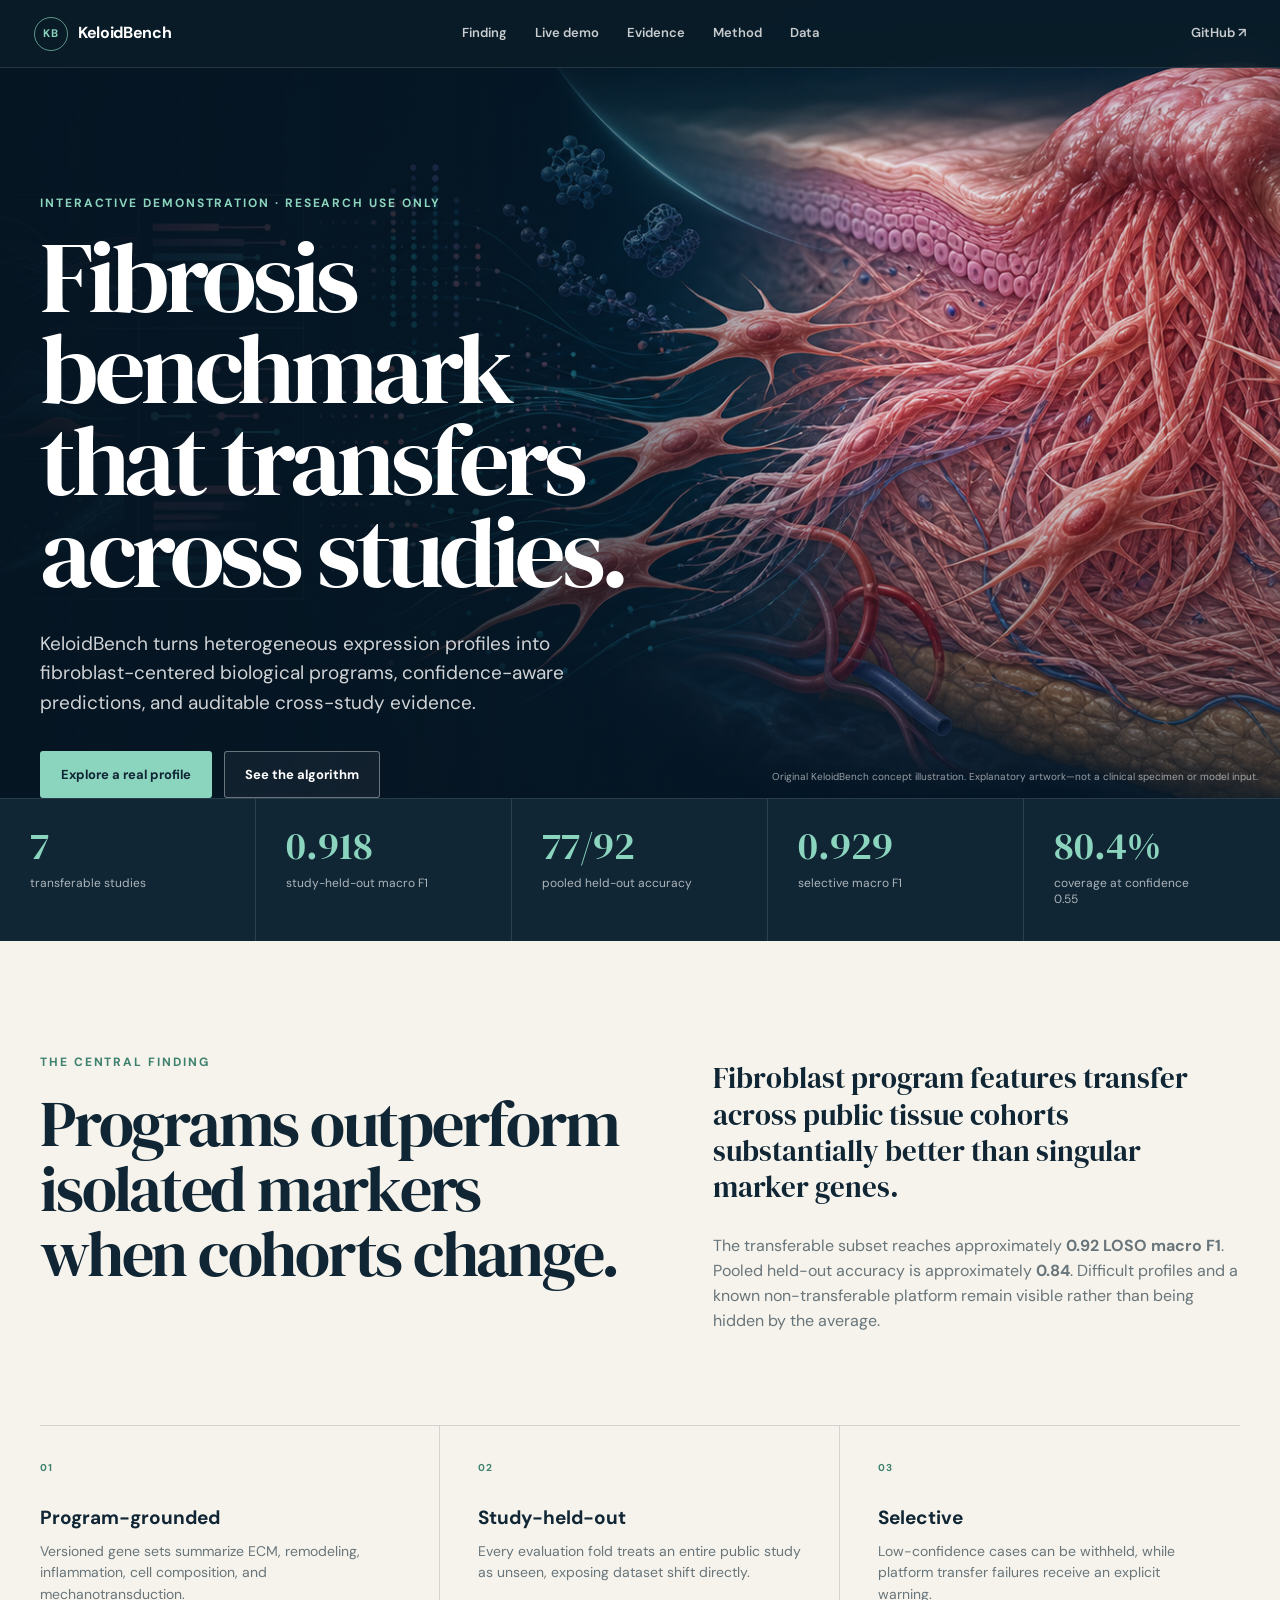
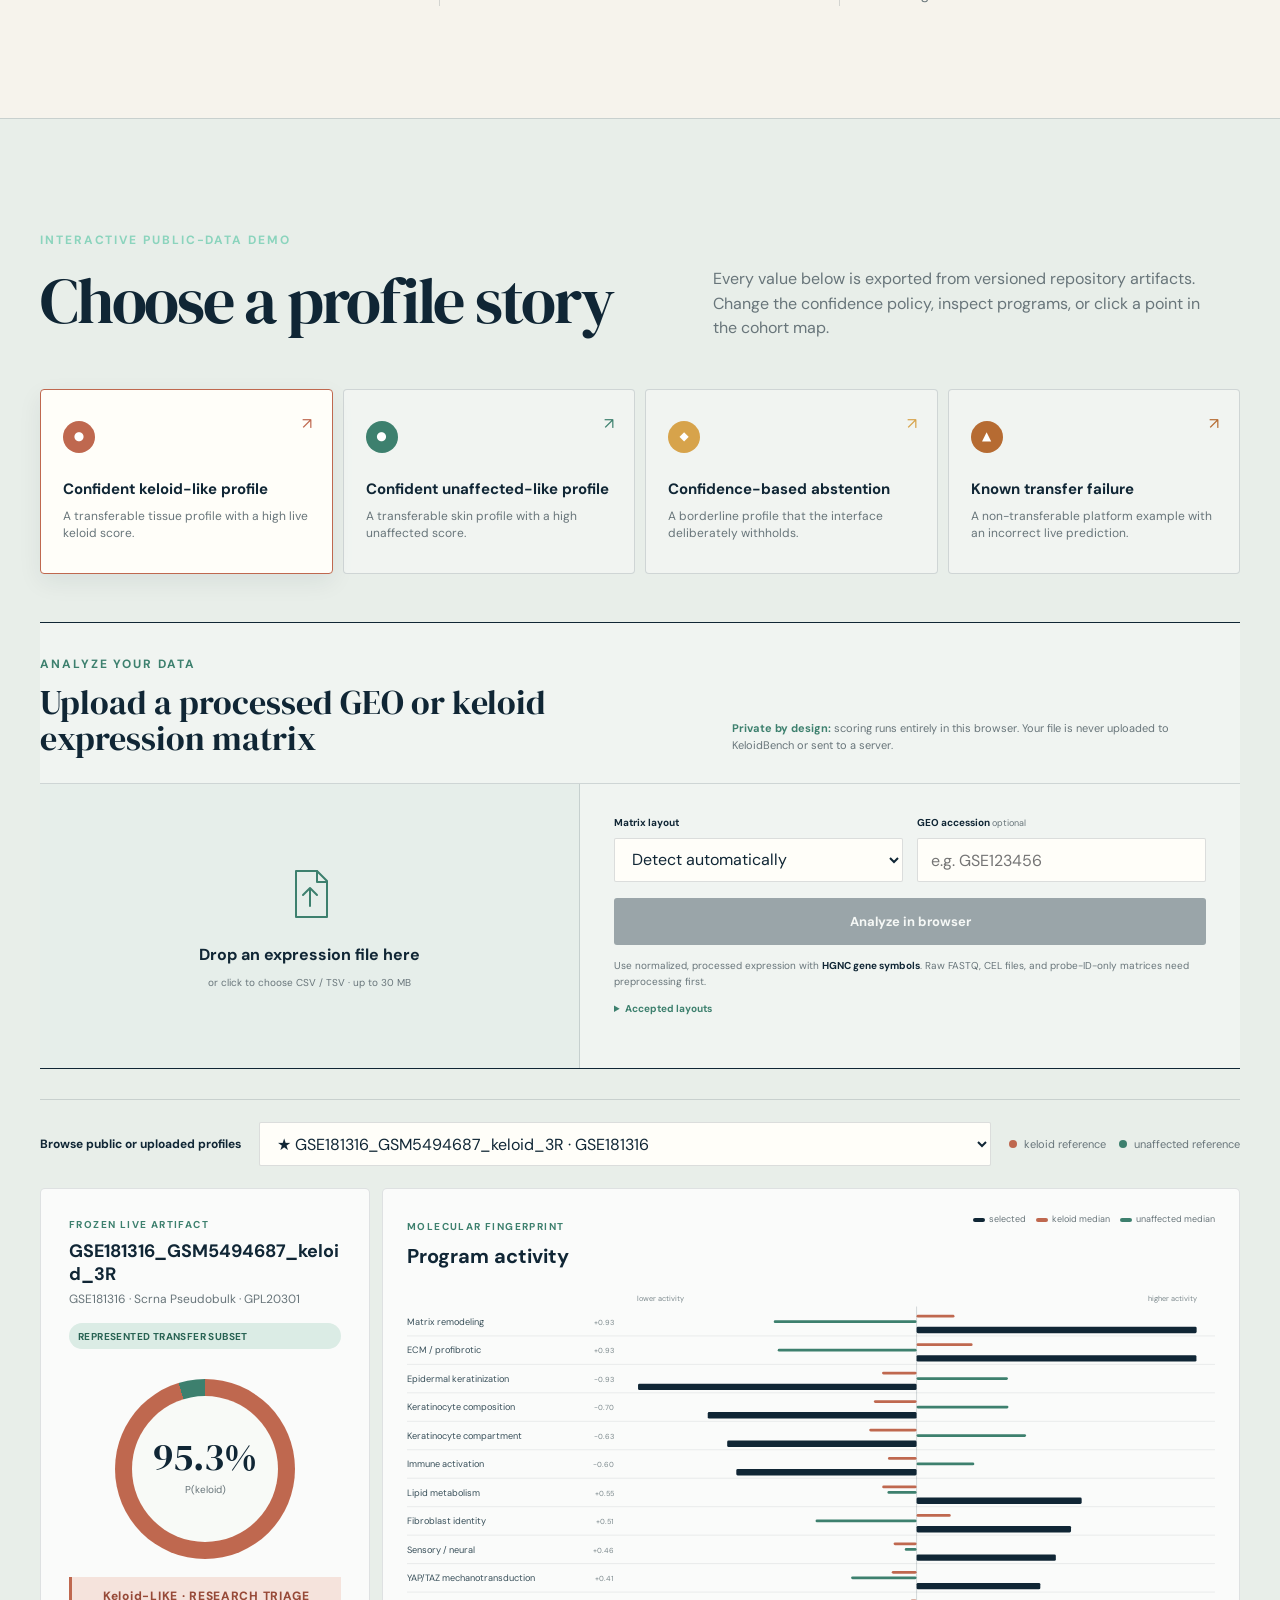
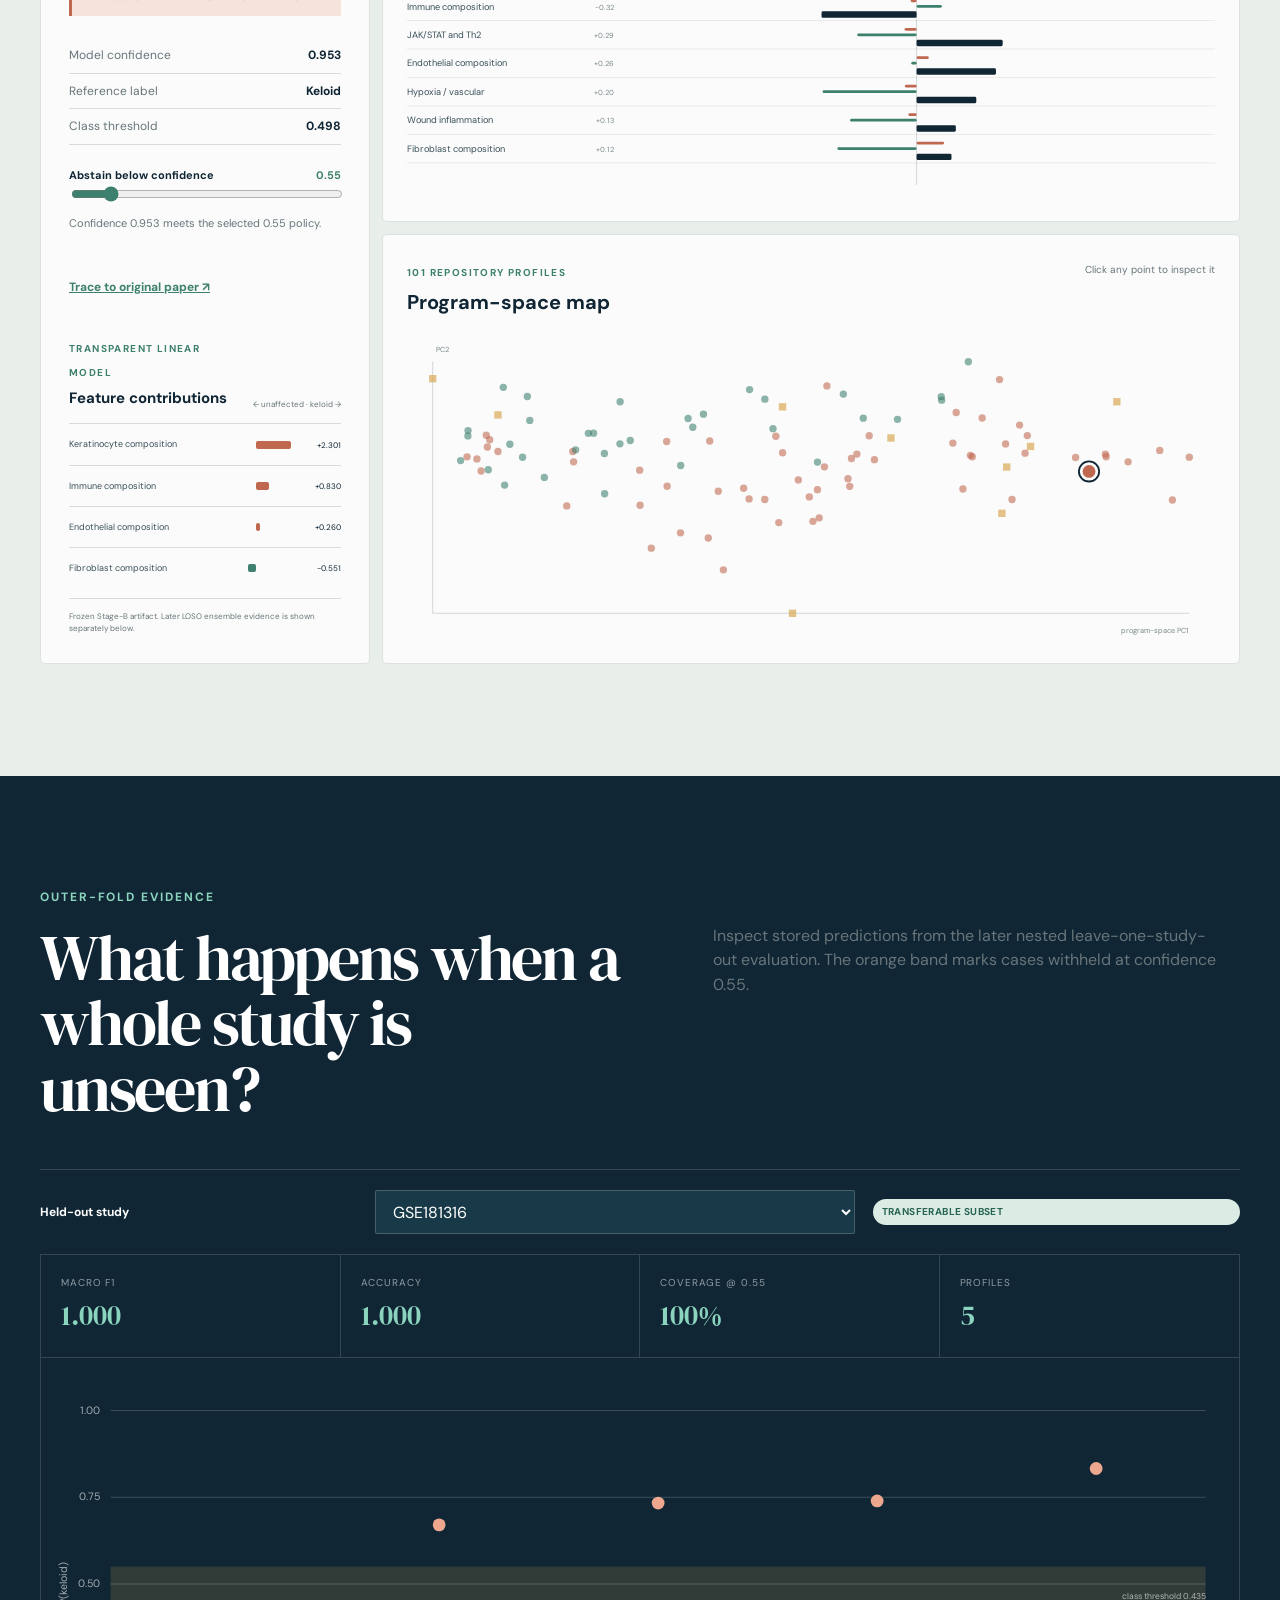
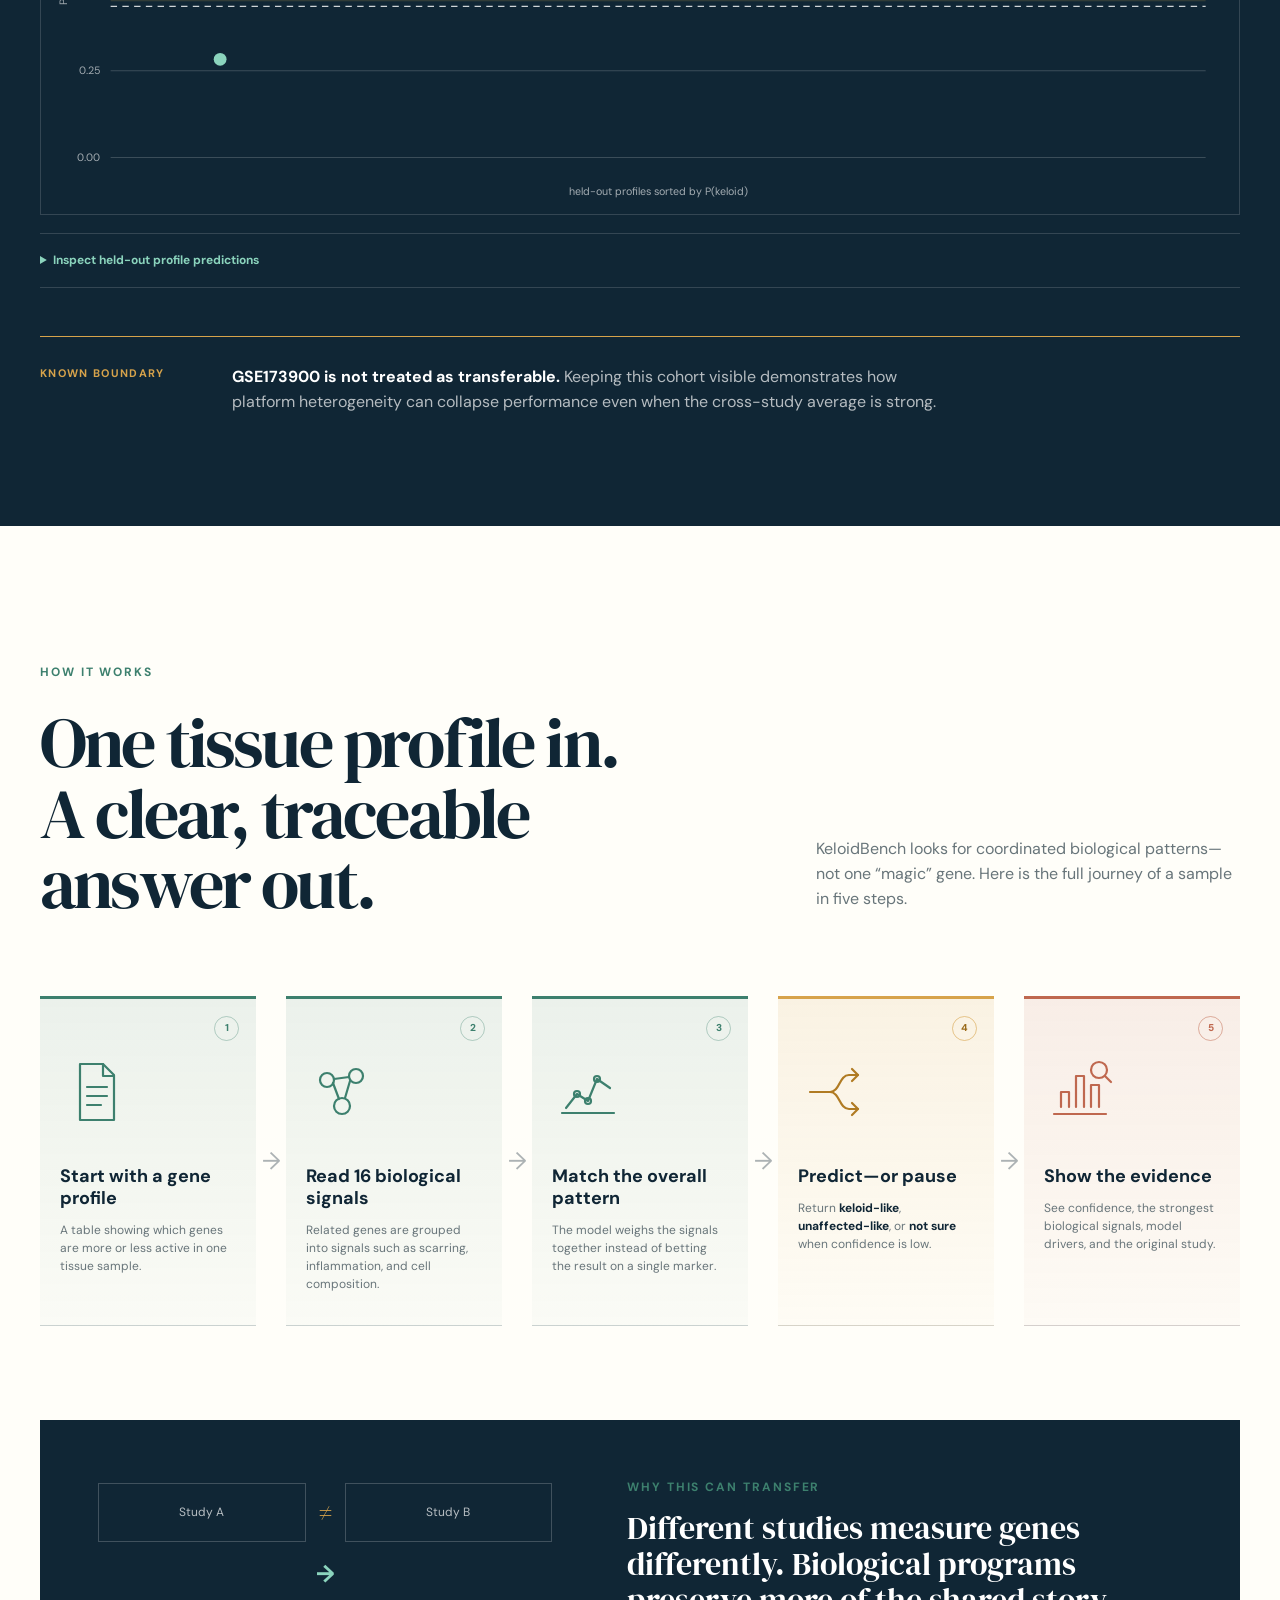
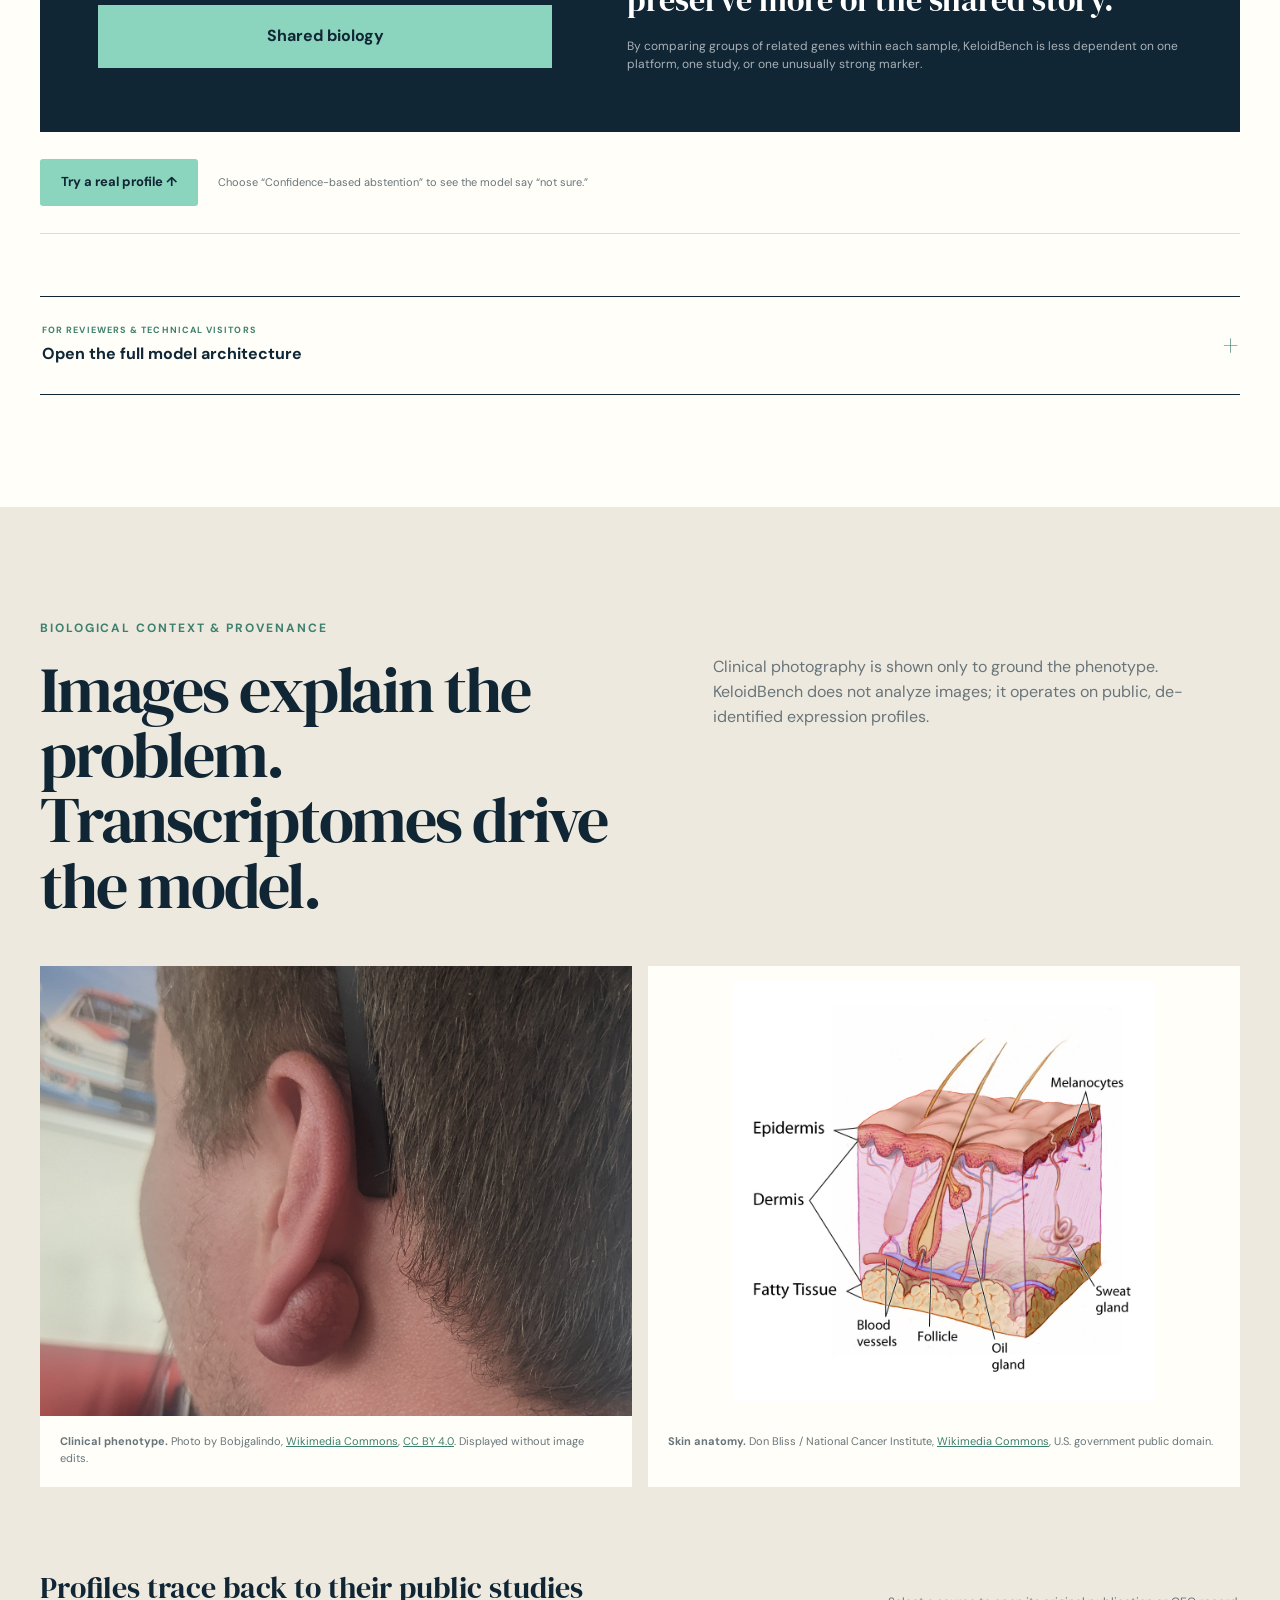
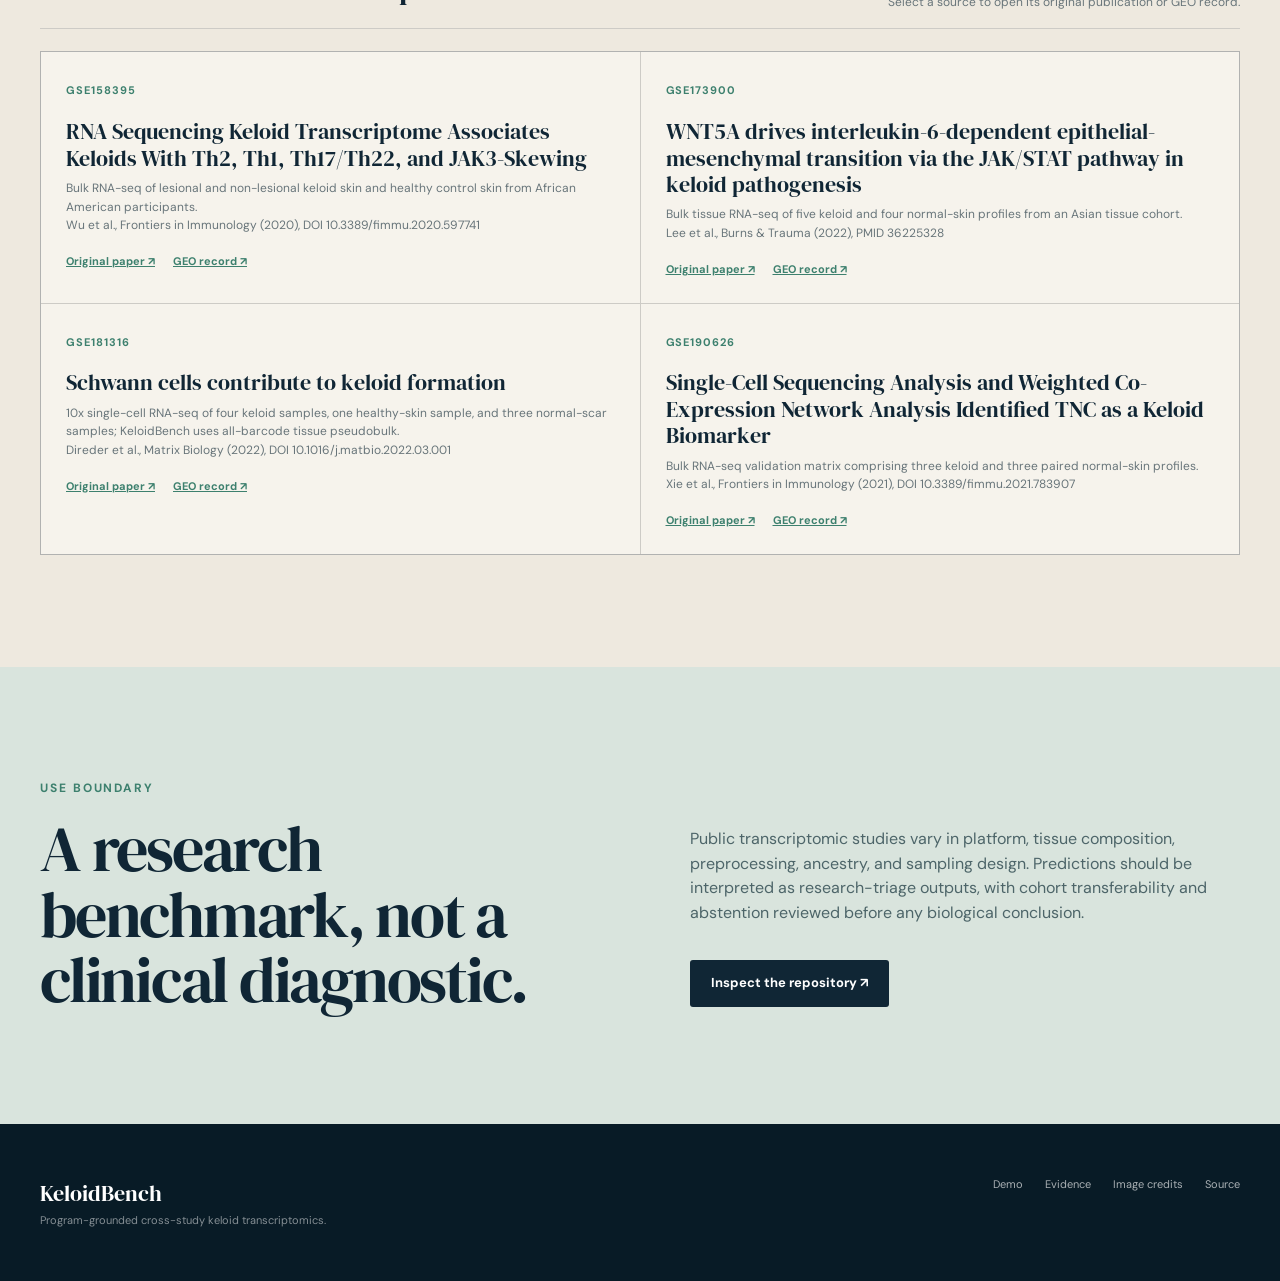
==== commit aebee773: "merge feature contributions into artifact card" ====
--- a/website/index.html
+++ b/website/index.html
@@ -9,7 +9,7 @@
   <link rel="preconnect" href="https://fonts.googleapis.com">
   <link rel="preconnect" href="https://fonts.gstatic.com" crossorigin>
   <link href="https://fonts.googleapis.com/css2?family=DM+Sans:wght@400;500;600;700&amp;family=DM+Serif+Display&amp;display=swap" rel="stylesheet">
-  <link rel="stylesheet" href="assets/css/styles.css?v=20260802-upload">
+  <link rel="stylesheet" href="assets/css/styles.css?v=20260802-artifact">
   <link rel="icon" href="assets/images/favicon.svg" type="image/svg+xml">
 </head>
 <body>
@@ -138,6 +138,15 @@
             <input id="confidence-threshold" type="range" min="0.50" max="0.90" value="0.55" step="0.01">
             <p id="decision-explanation" class="policy-note"></p>
             <a id="paper-link" class="text-link hidden" href="#" target="_blank" rel="noreferrer">Trace to original paper ↗</a>
+
+            <div class="embedded-contributions">
+              <div class="embedded-contribution-heading">
+                <div><span class="panel-kicker">Transparent linear model</span><h4>Feature contributions</h4></div>
+                <p>← unaffected · keloid →</p>
+              </div>
+              <div id="contribution-chart"></div>
+              <p class="artifact-note">Frozen Stage-B artifact. Later LOSO ensemble evidence is shown separately below.</p>
+            </div>
           </aside>
 
           <div class="visual-panel program-panel">
@@ -156,14 +165,6 @@
             <div id="pca-chart" class="svg-chart" aria-live="polite"></div>
           </div>
 
-          <div class="visual-panel contribution-panel">
-            <div class="panel-heading">
-              <div><span class="panel-kicker">Transparent linear model</span><h3>Feature contributions</h3></div>
-              <p>← unaffected · keloid →</p>
-            </div>
-            <div id="contribution-chart"></div>
-            <p class="artifact-note">The live panel uses the frozen Stage-B artifact. Later LOSO ensemble evidence is displayed separately below.</p>
-          </div>
         </div>
       </div>
     </section>
--- a/website/assets/css/styles.css
+++ b/website/assets/css/styles.css
@@ -113,7 +113,7 @@
 
 .demo-shell { display: grid; grid-template-columns: 330px 1fr; gap: 12px; }
 .decision-panel, .visual-panel { border: 1px solid rgba(16,38,53,.12); border-radius: 5px; background: rgba(255,255,255,.77); }
-.decision-panel { grid-row: span 2; padding: 28px; }
+.decision-panel { display: flex; flex-direction: column; grid-row: span 2; padding: 28px; }
 .decision-panel h3 { margin: 7px 0 4px; overflow-wrap: anywhere; font-size: 18px; line-height: 1.28; }
 .decision-panel > .muted { margin: 0 0 15px; font-size: 12px; }
 .status-badge { display: inline-flex; align-items: center; min-height: 26px; padding: 0 9px; border-radius: 999px; color: #286353; background: #dbece5; font-size: 10px; font-weight: 700; letter-spacing: .04em; text-transform: uppercase; }
@@ -138,7 +138,7 @@
 .panel-heading { display: flex; justify-content: space-between; gap: 20px; align-items: start; padding-bottom: 18px; }
 .panel-heading h3 { margin: 3px 0 0; font-size: 20px; }
 .panel-heading p { margin: 3px 0 0; color: var(--muted); font-size: 10px; }
-.program-panel { min-height: 610px; }.pca-panel, .contribution-panel { min-height: 370px; }
+.program-panel { min-height: 610px; }.pca-panel { min-height: 370px; }
 .legend { display: flex; flex-wrap: wrap; gap: 10px; color: var(--muted); font-size: 9px; }
 .legend span { display: inline-flex; align-items: center; gap: 4px; }
 .legend i { width: 12px; height: 4px; border-radius: 2px; }
@@ -156,6 +156,12 @@
 .contribution-bar.positive { left: 50%; background: var(--coral); }.contribution-bar.negative { right: 50%; background: var(--teal); }
 .contribution-value { font-variant-numeric: tabular-nums; font-size: 10px; text-align: right; }
 .artifact-note { margin: 16px 0 0; padding-top: 12px; border-top: 1px solid var(--line); color: var(--muted); font-size: 10px; }
+.embedded-contributions { margin-top: auto; padding-top: 28px; }
+.embedded-contribution-heading { display: flex; justify-content: space-between; gap: 10px; align-items: end; padding-bottom: 13px; border-bottom: 1px solid var(--line); }
+.embedded-contribution-heading h4 { margin: 3px 0 0; font-size: 15px; }.embedded-contribution-heading p { margin: 0; color: var(--muted); font-size: 8px; white-space: nowrap; }
+.embedded-contributions .contribution-row { grid-template-columns: minmax(0,1fr) 72px 43px; gap: 6px; min-height: 41px; }
+.embedded-contributions .contribution-name { font-size: 9px; line-height: 1.25; }.embedded-contributions .contribution-value { font-size: 8px; }
+.embedded-contributions .artifact-note { margin-top: 10px; font-size: 8px; line-height: 1.45; }
 
 .evidence-section { color: white; background: var(--ink); }
 .light-heading .eyebrow { color: var(--teal-light); }.light-heading > p { color: rgba(255,255,255,.63); }
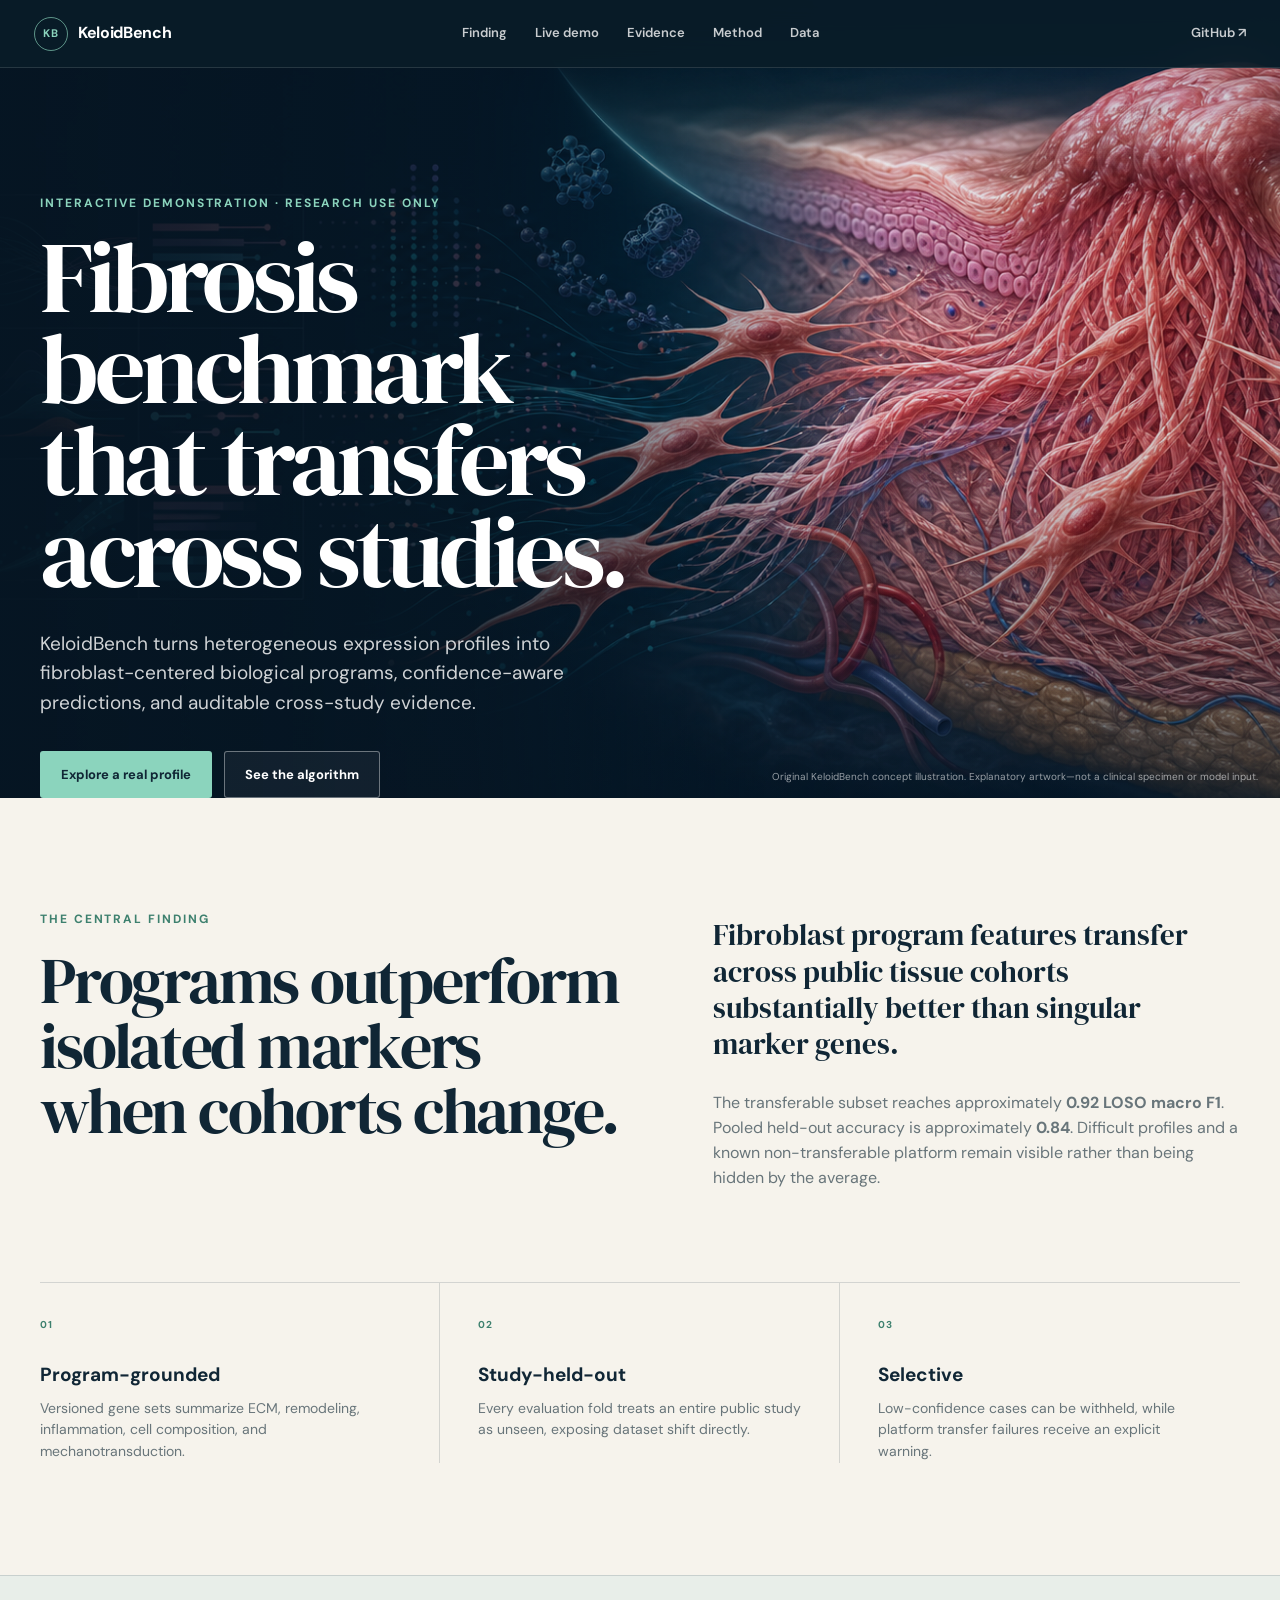
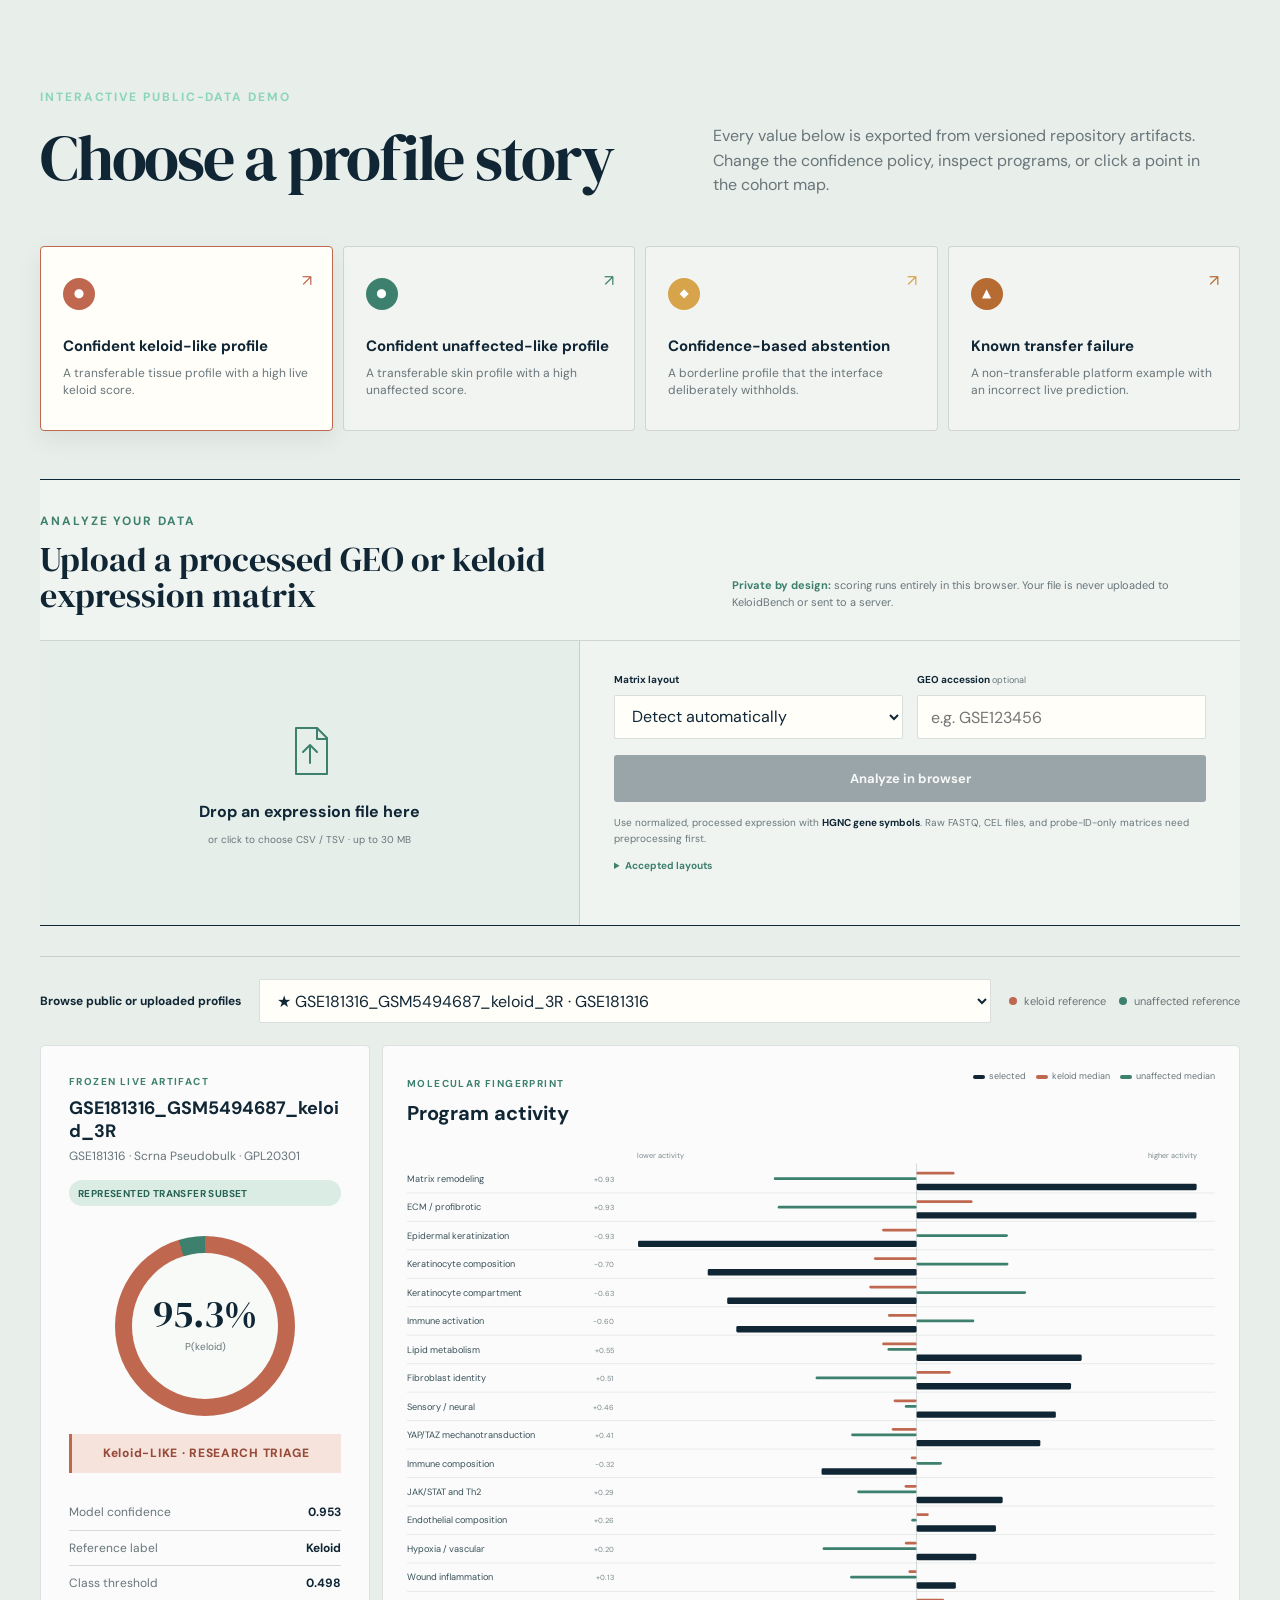
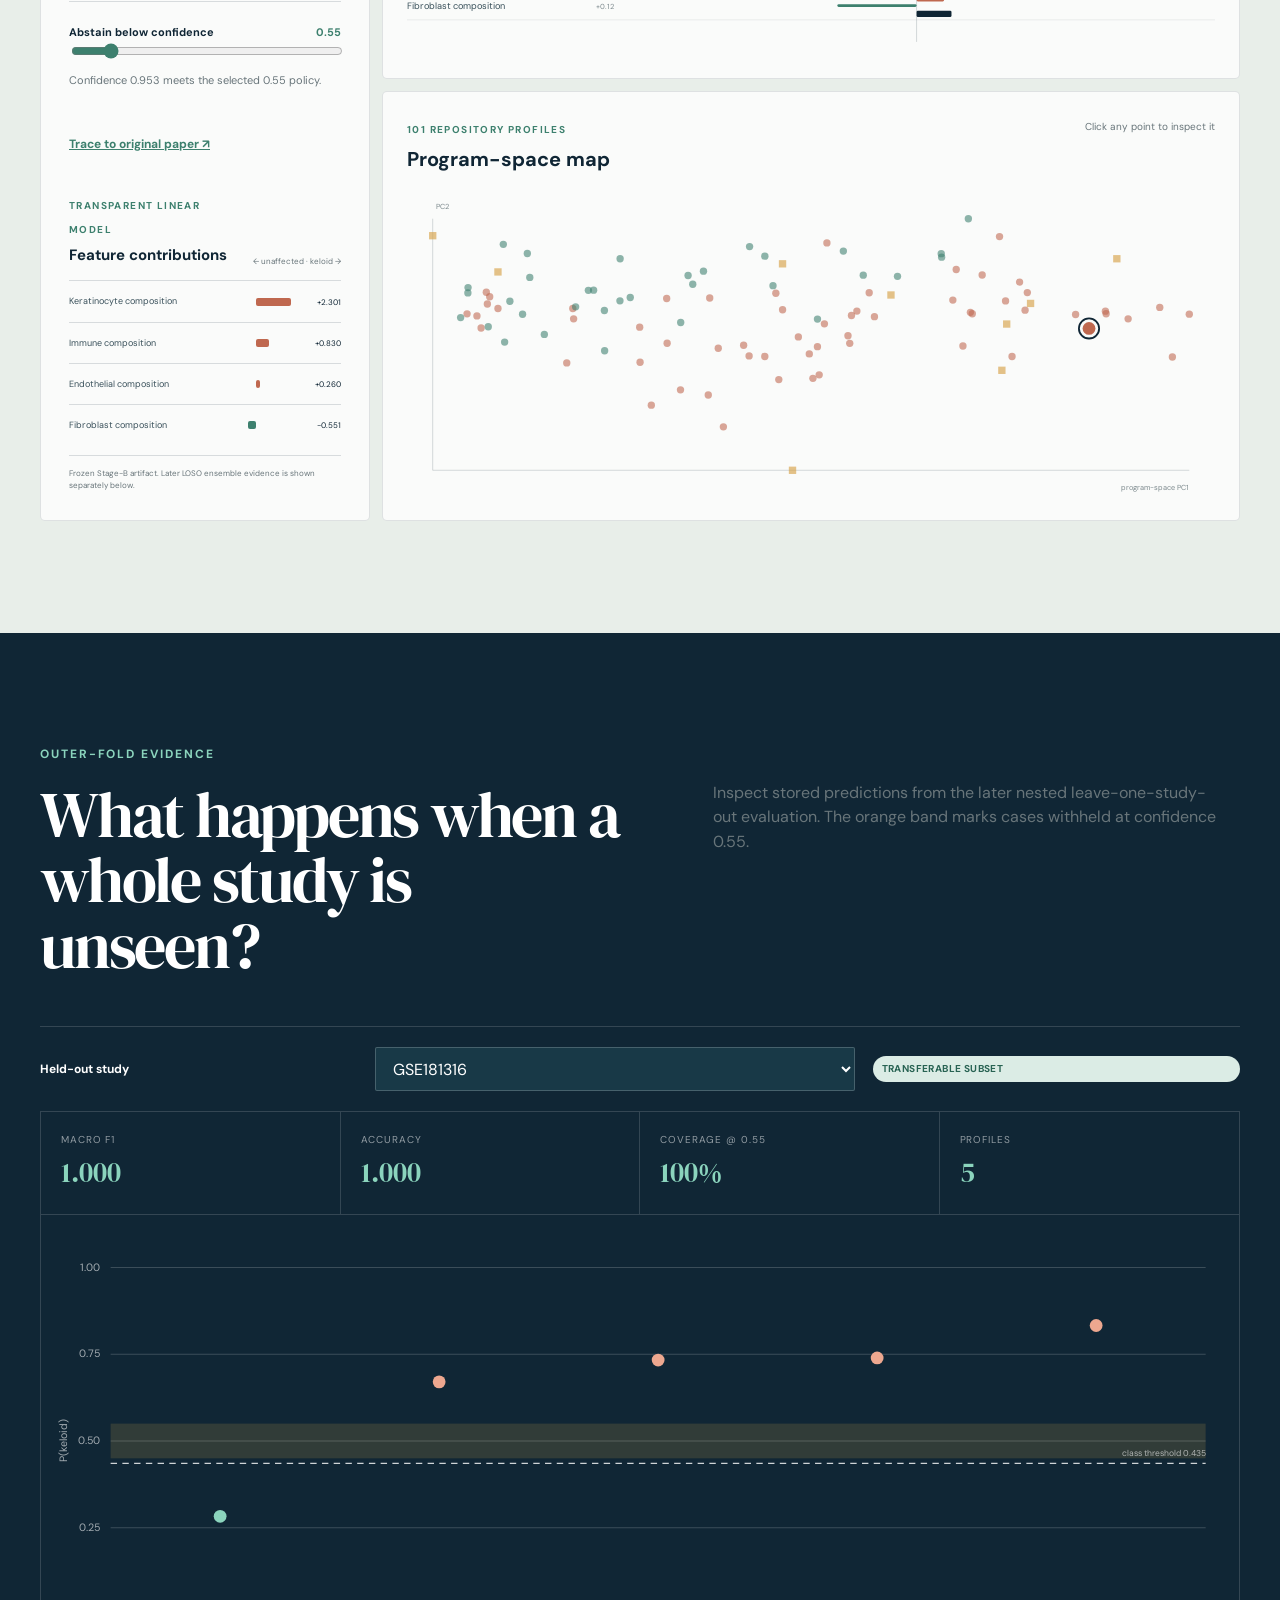
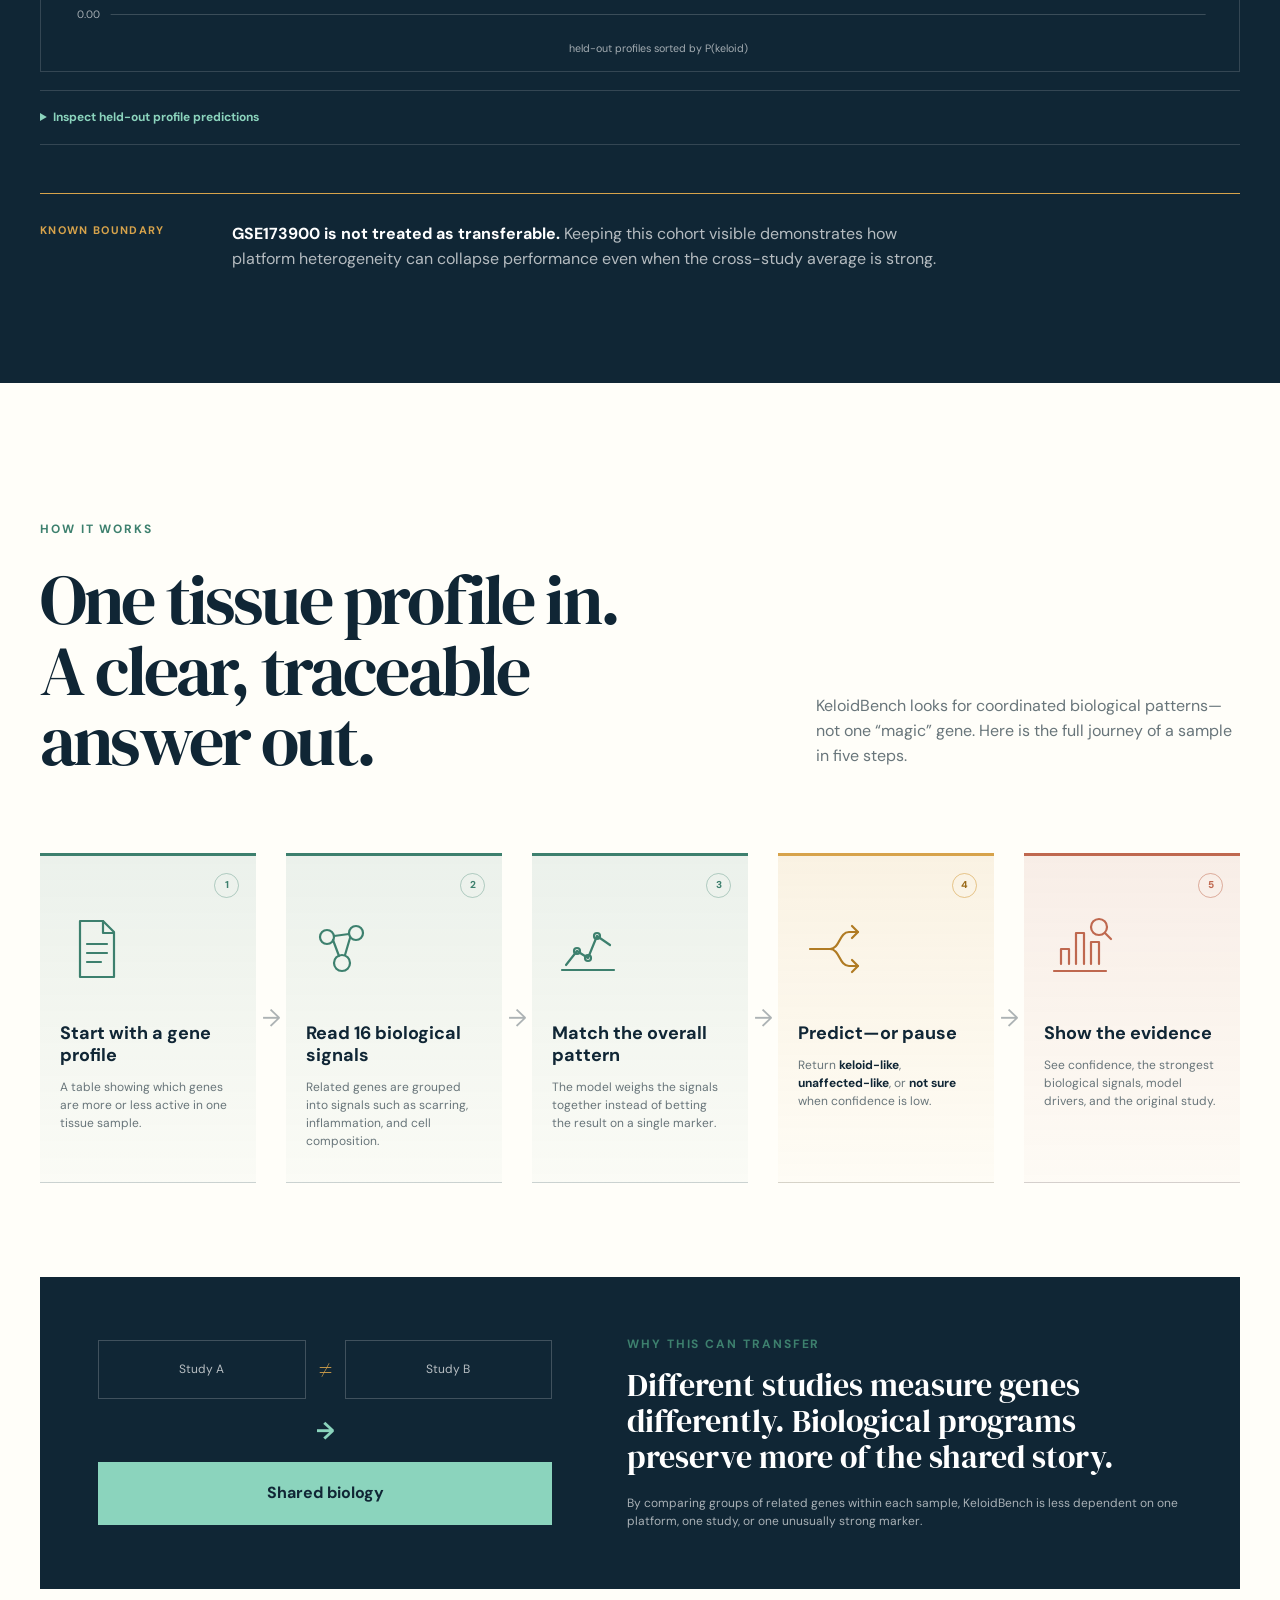
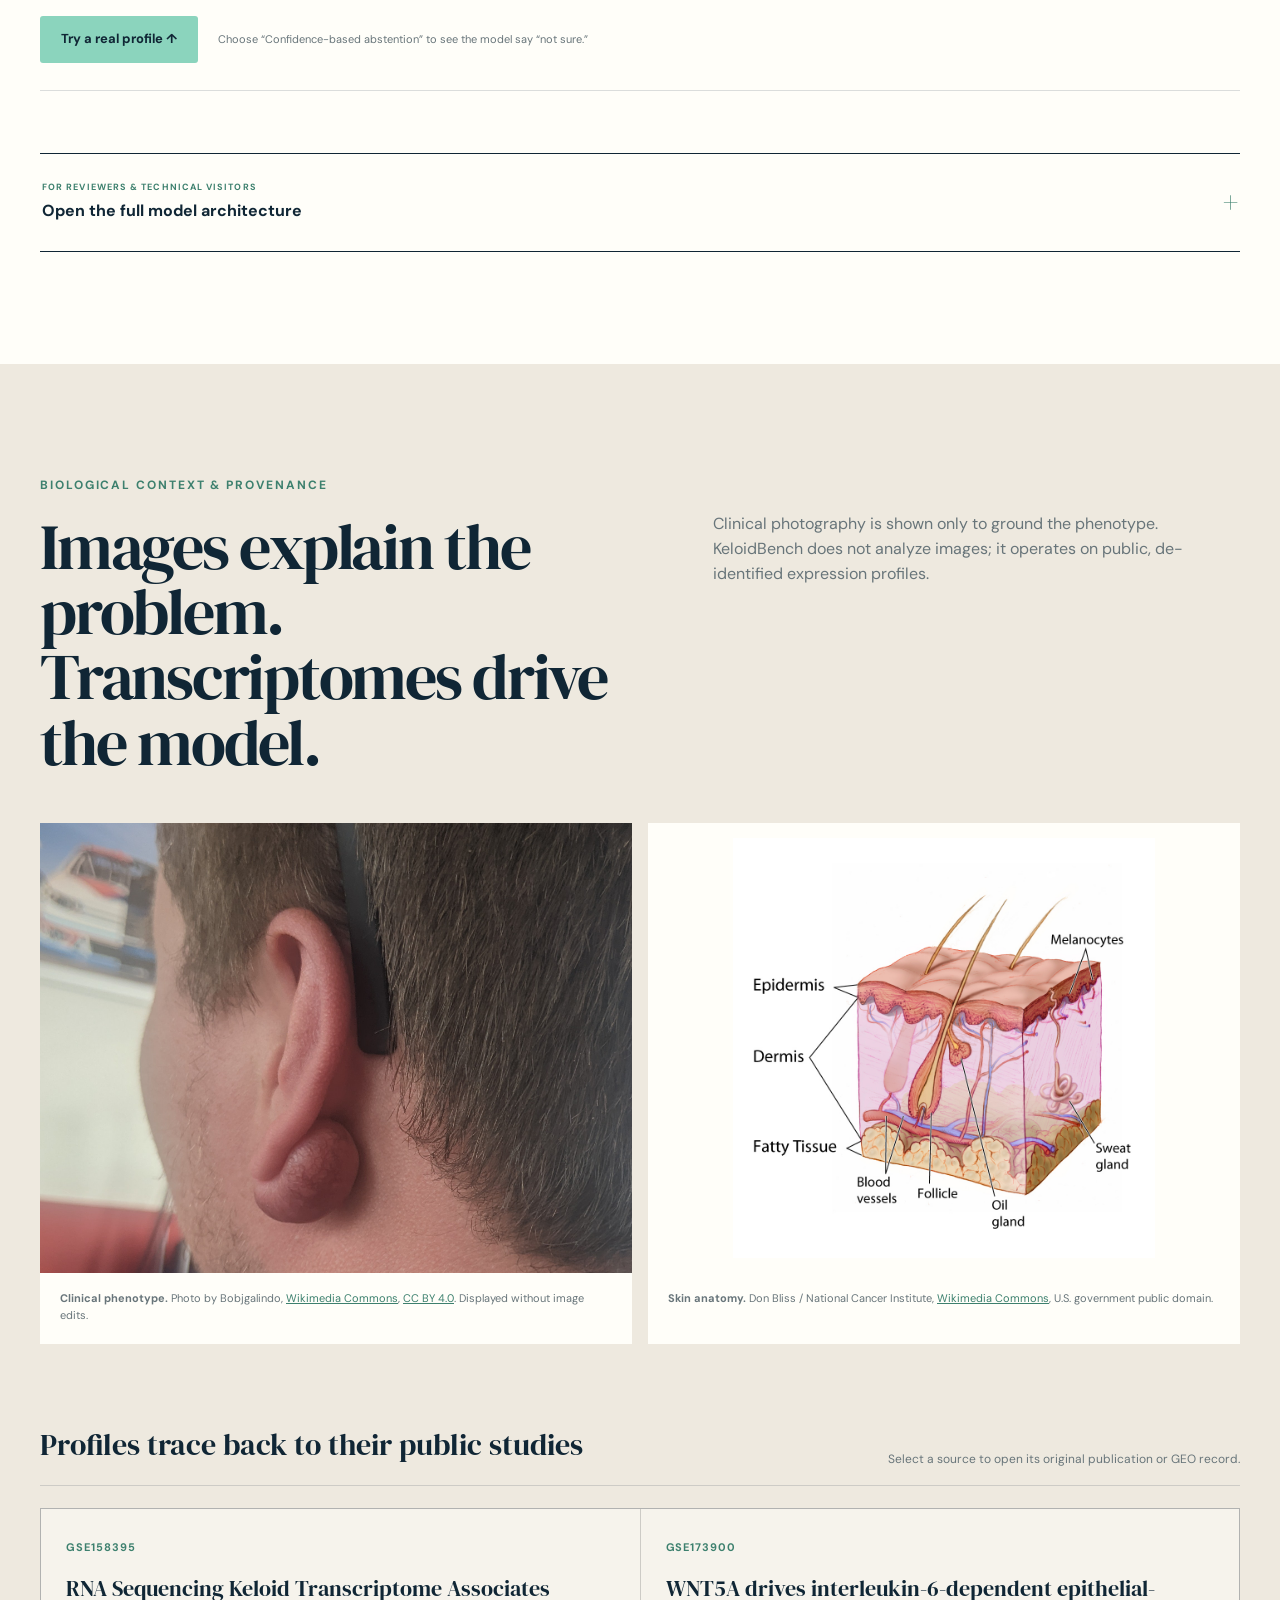
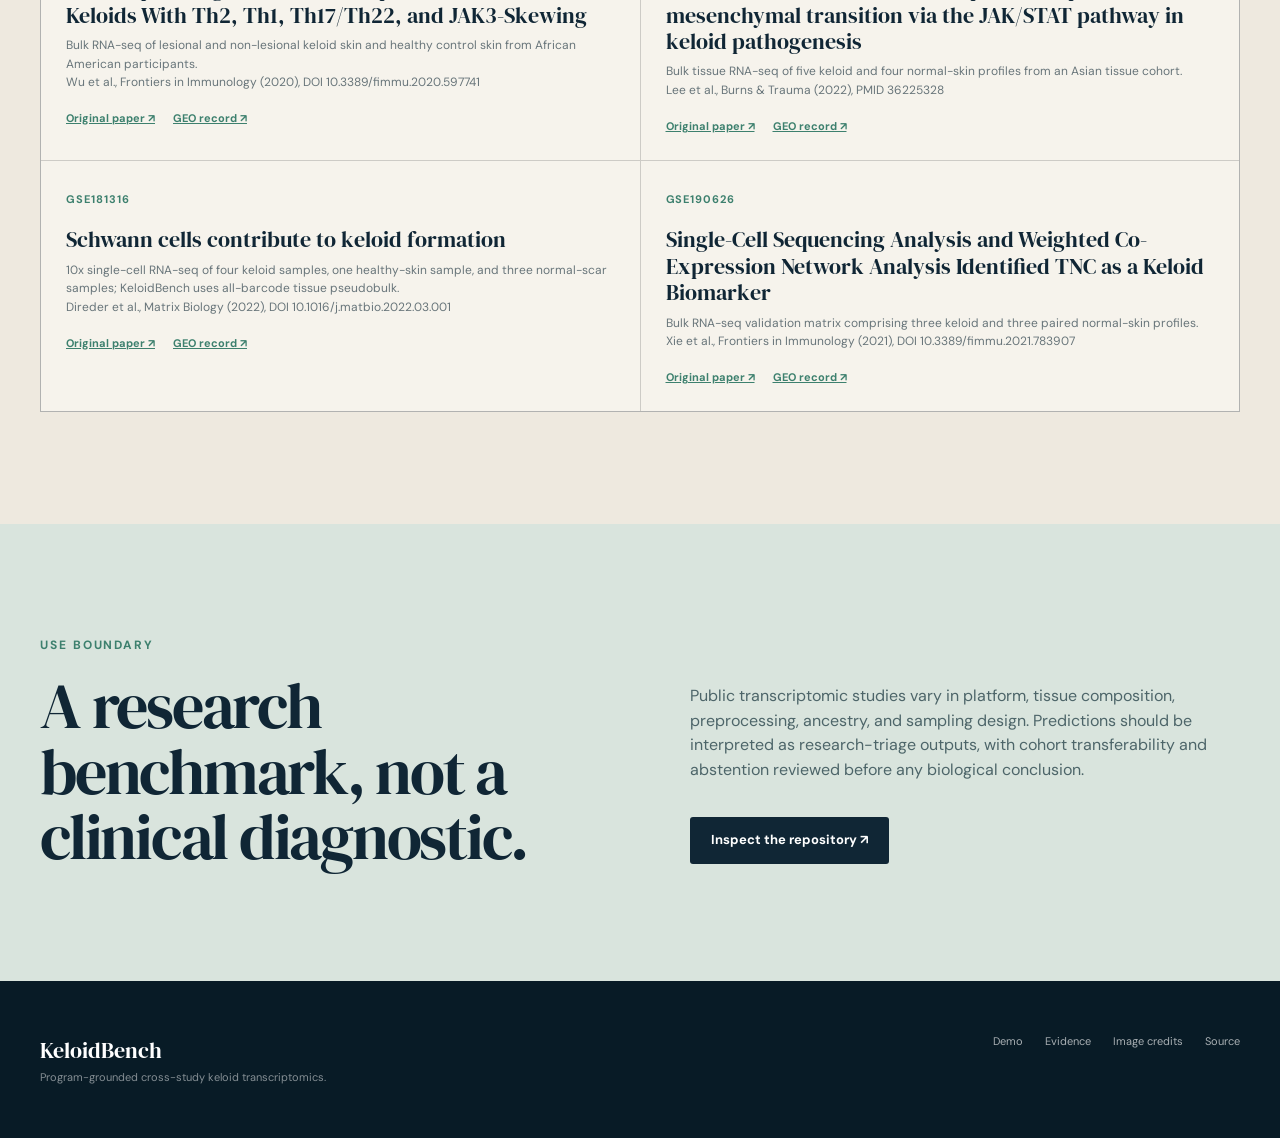
==== commit aaeb4087: "remove headline metric strip" ====
--- a/website/index.html
+++ b/website/index.html
@@ -9,7 +9,7 @@
   <link rel="preconnect" href="https://fonts.googleapis.com">
   <link rel="preconnect" href="https://fonts.gstatic.com" crossorigin>
   <link href="https://fonts.googleapis.com/css2?family=DM+Sans:wght@400;500;600;700&amp;family=DM+Serif+Display&amp;display=swap" rel="stylesheet">
-  <link rel="stylesheet" href="assets/css/styles.css?v=20260802-artifact">
+  <link rel="stylesheet" href="assets/css/styles.css?v=20260802-clean">
   <link rel="icon" href="assets/images/favicon.svg" type="image/svg+xml">
 </head>
 <body>
@@ -44,14 +44,6 @@
       <p class="hero-credit">Original KeloidBench concept illustration. Explanatory artwork—not a clinical specimen or model input.</p>
     </section>
 
-    <section class="metric-strip" aria-label="Headline results">
-      <div><strong id="metric-studies">7</strong><span>transferable studies</span></div>
-      <div><strong id="metric-f1">0.918</strong><span>study-held-out macro F1</span></div>
-      <div><strong id="metric-accuracy">77/92</strong><span>pooled held-out accuracy</span></div>
-      <div><strong id="metric-selective">0.929</strong><span>selective macro F1</span></div>
-      <div><strong id="metric-coverage">80.4%</strong><span>coverage at confidence 0.55</span></div>
-    </section>
-
     <section class="section finding-section" id="finding">
       <div class="wrap split-heading">
         <div>
@@ -310,6 +302,6 @@
   </footer>
 
   <div id="tooltip" class="tooltip" role="tooltip"></div>
-  <script src="assets/js/app.js?v=20260802-upload" defer></script>
+  <script src="assets/js/app.js?v=20260802-clean" defer></script>
 </body>
 </html>
--- a/website/assets/css/styles.css
+++ b/website/assets/css/styles.css
@@ -49,12 +49,6 @@
 .button.ghost { color: white; border-color: rgba(255,255,255,.38); background: rgba(255,255,255,.05); }
 .button:hover { transform: translateY(-1px); }
 .hero-credit { position: absolute; z-index: 2; right: 22px; bottom: 14px; margin: 0; color: rgba(255,255,255,.58); font-size: 10px; }
-
-.metric-strip { display: grid; grid-template-columns: repeat(5, 1fr); color: white; background: var(--ink); border-top: 1px solid rgba(255,255,255,.1); }
-.metric-strip div { min-height: 142px; padding: 26px 30px; border-right: 1px solid rgba(255,255,255,.12); }
-.metric-strip div:last-child { border-right: 0; }
-.metric-strip strong { display: block; color: var(--teal-light); font-family: var(--serif); font-size: 39px; font-weight: 400; line-height: 1.1; }
-.metric-strip span { display: block; max-width: 155px; margin-top: 7px; color: rgba(255,255,255,.66); font-size: 12px; line-height: 1.35; }
 
 .section { padding: 112px 0; }
 .split-heading, .section-heading { display: grid; grid-template-columns: 1.05fr .95fr; gap: 90px; align-items: start; }
@@ -258,7 +252,6 @@
 @media (max-width: 980px) {
   .site-header { grid-template-columns: 1fr auto; padding: 0 20px; }.site-header nav { display: none; }
   .hero { min-height: 680px; }.hero-copy { padding-top: 175px; }.hero h1 { font-size: clamp(55px, 12vw, 84px); }
-  .metric-strip { grid-template-columns: repeat(2, 1fr); }.metric-strip div { min-height: 120px; }.metric-strip div:last-child { grid-column: span 2; }
   .split-heading, .section-heading, .limitations-grid { grid-template-columns: 1fr; gap: 22px; }.section-heading > p, .section-heading > div + p { margin-top: 0; }
   .story-grid { grid-template-columns: repeat(2, 1fr); }.demo-shell { grid-template-columns: 1fr; }.decision-panel { grid-row: auto; }.program-panel { min-height: 560px; }
   .profile-toolbar { grid-template-columns: 1fr; }.toolbar-note { white-space: normal; }
@@ -272,7 +265,6 @@
   .wrap { width: min(100% - 28px, 1200px); }.section { padding: 78px 0; }
   .site-header { height: 60px; }.header-link { font-size: 11px; }
   .hero { min-height: 650px; }.hero-copy { padding-top: 150px; }.hero h1 { font-size: 53px; }.hero-lede { font-size: 16px; }.hero-actions { flex-direction: column; align-items: stretch; max-width: 260px; }.hero-credit { display: none; }
-  .metric-strip { grid-template-columns: 1fr 1fr; }.metric-strip div { padding: 19px; }.metric-strip strong { font-size: 30px; }.metric-strip div:last-child { grid-column: span 2; }
   .principle-row { grid-template-columns: 1fr; }.principle-row > div, .principle-row > div + div { padding: 24px 0; border-right: 0; border-bottom: 1px solid var(--line); }
   .story-grid { grid-template-columns: 1fr; }.story-card { min-height: 145px; }.story-icon { margin-bottom: 15px; }
   .upload-lab { margin-top: 36px; }.upload-heading h3 { font-size: 28px; }.file-drop { min-height: 225px; padding: 25px; }.upload-settings { padding: 25px 18px; }.upload-fields { grid-template-columns: 1fr; }.upload-results-heading { display: block; }.upload-results-heading p { margin-top: 8px; }
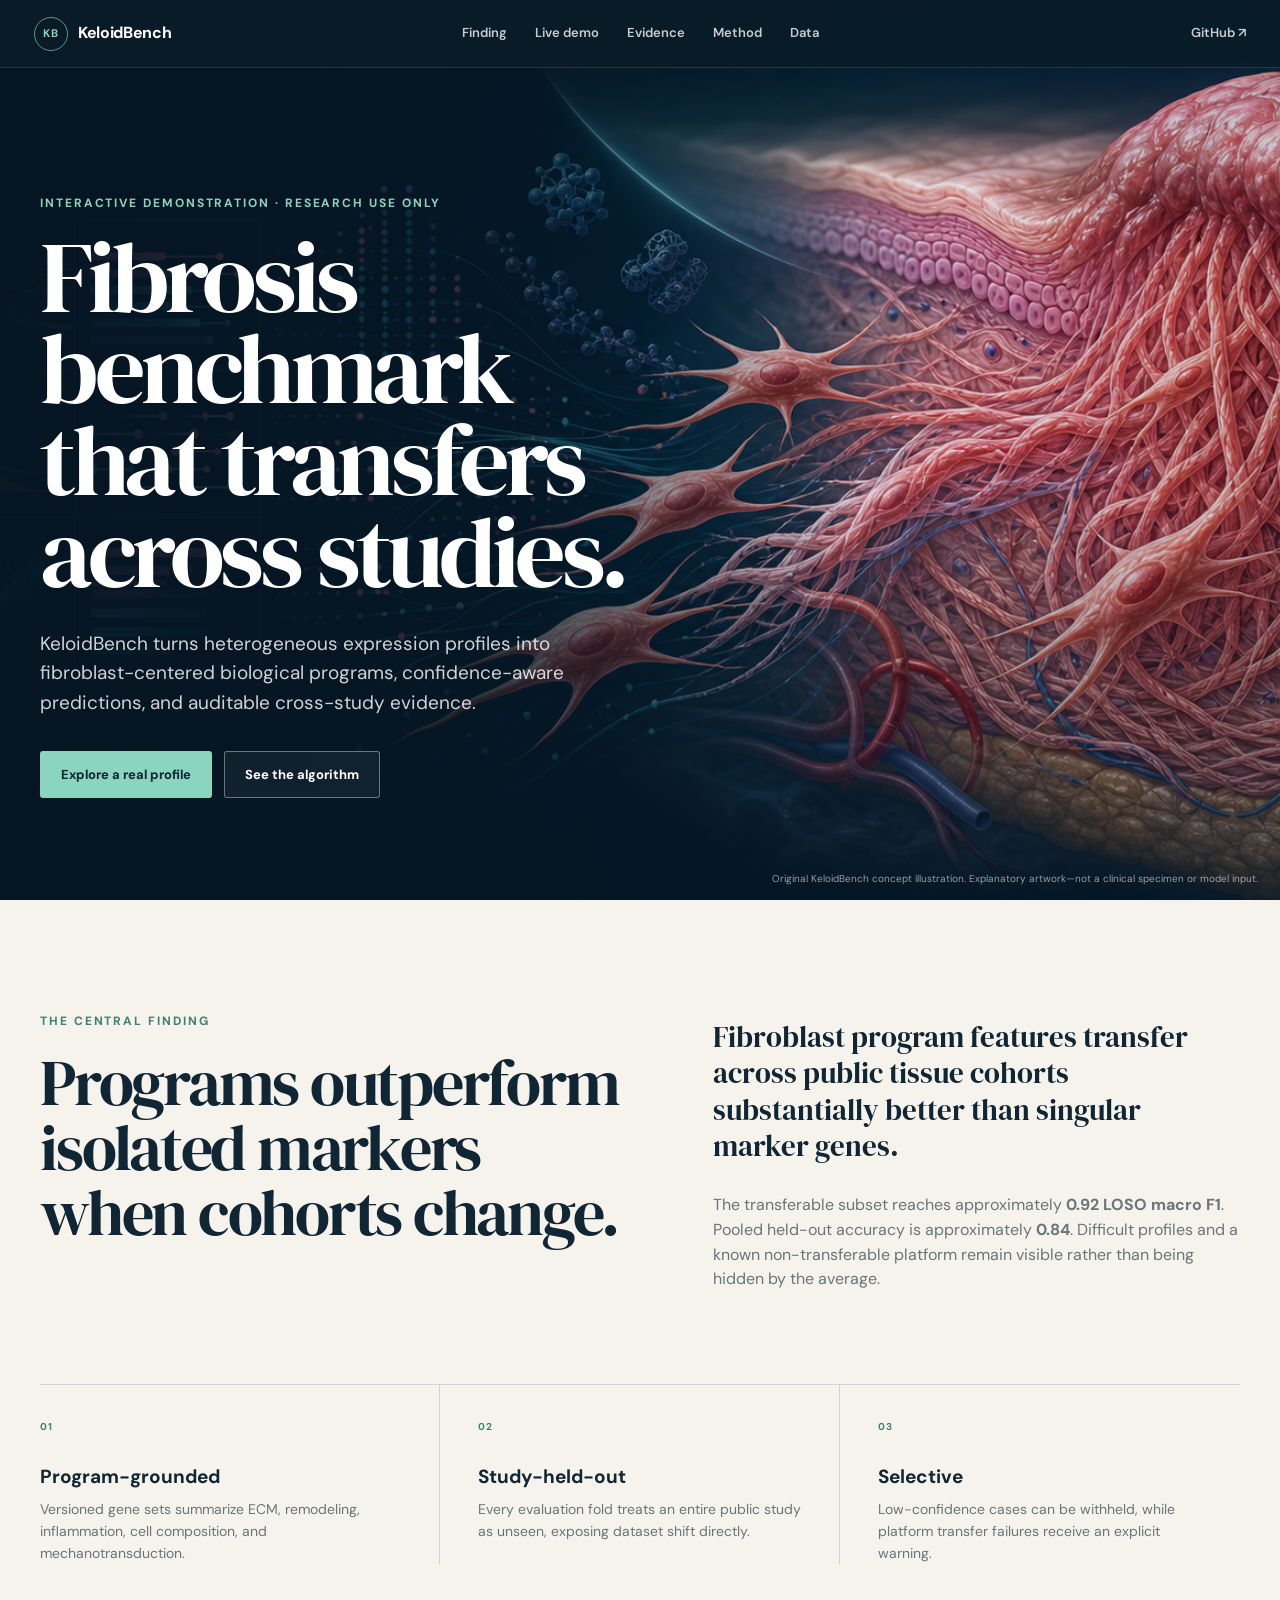
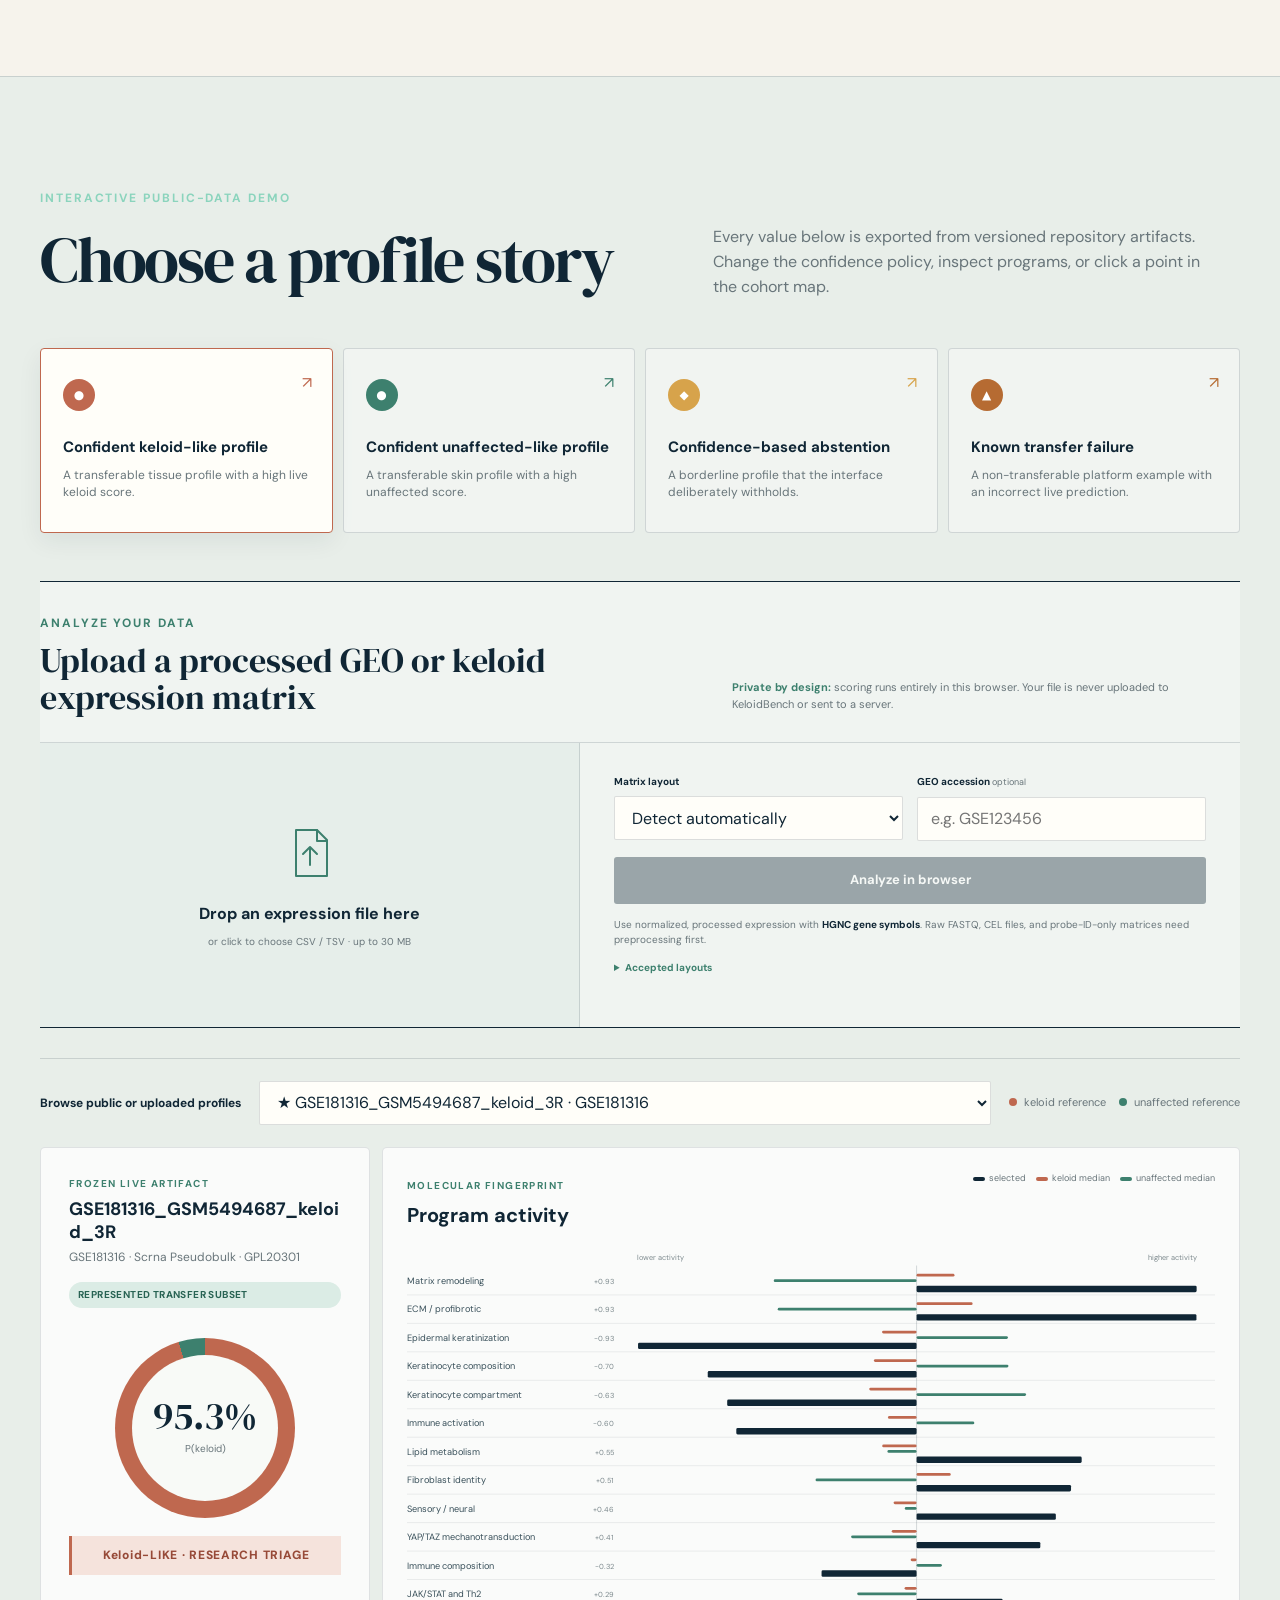
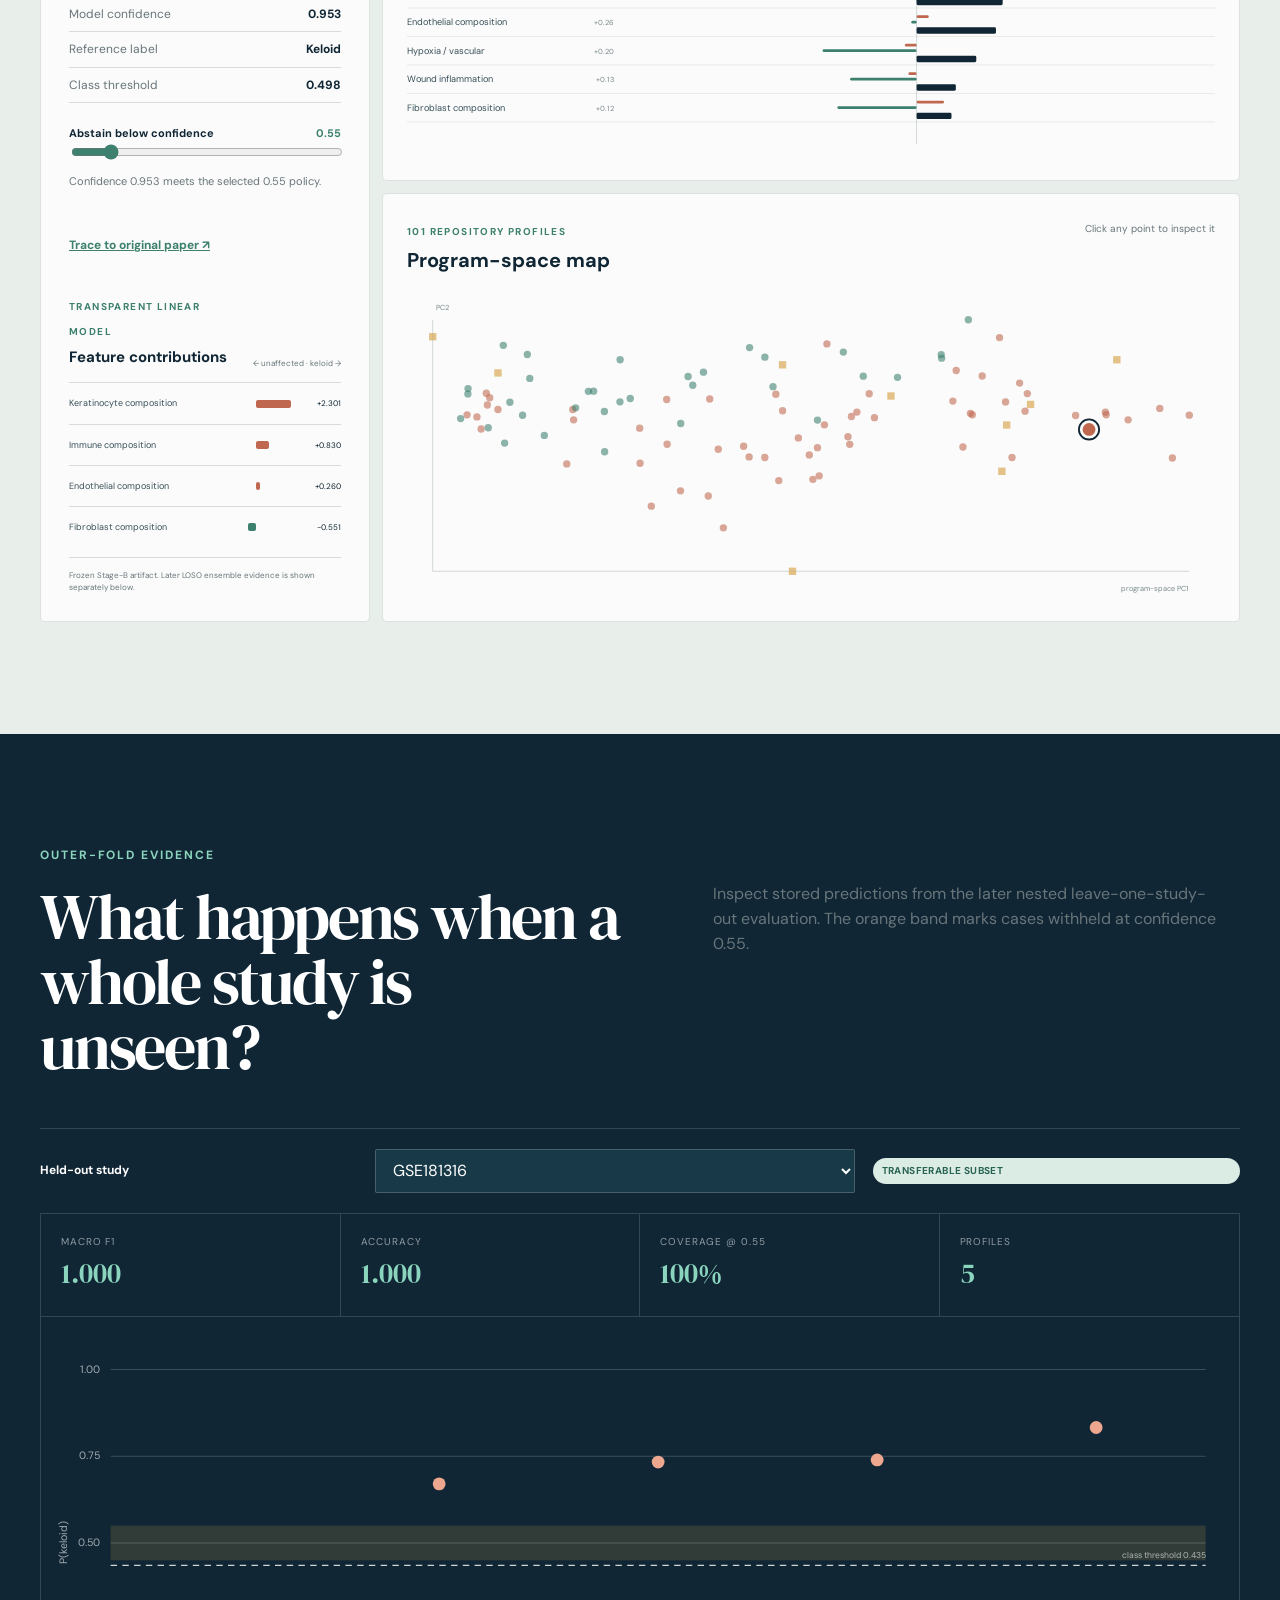
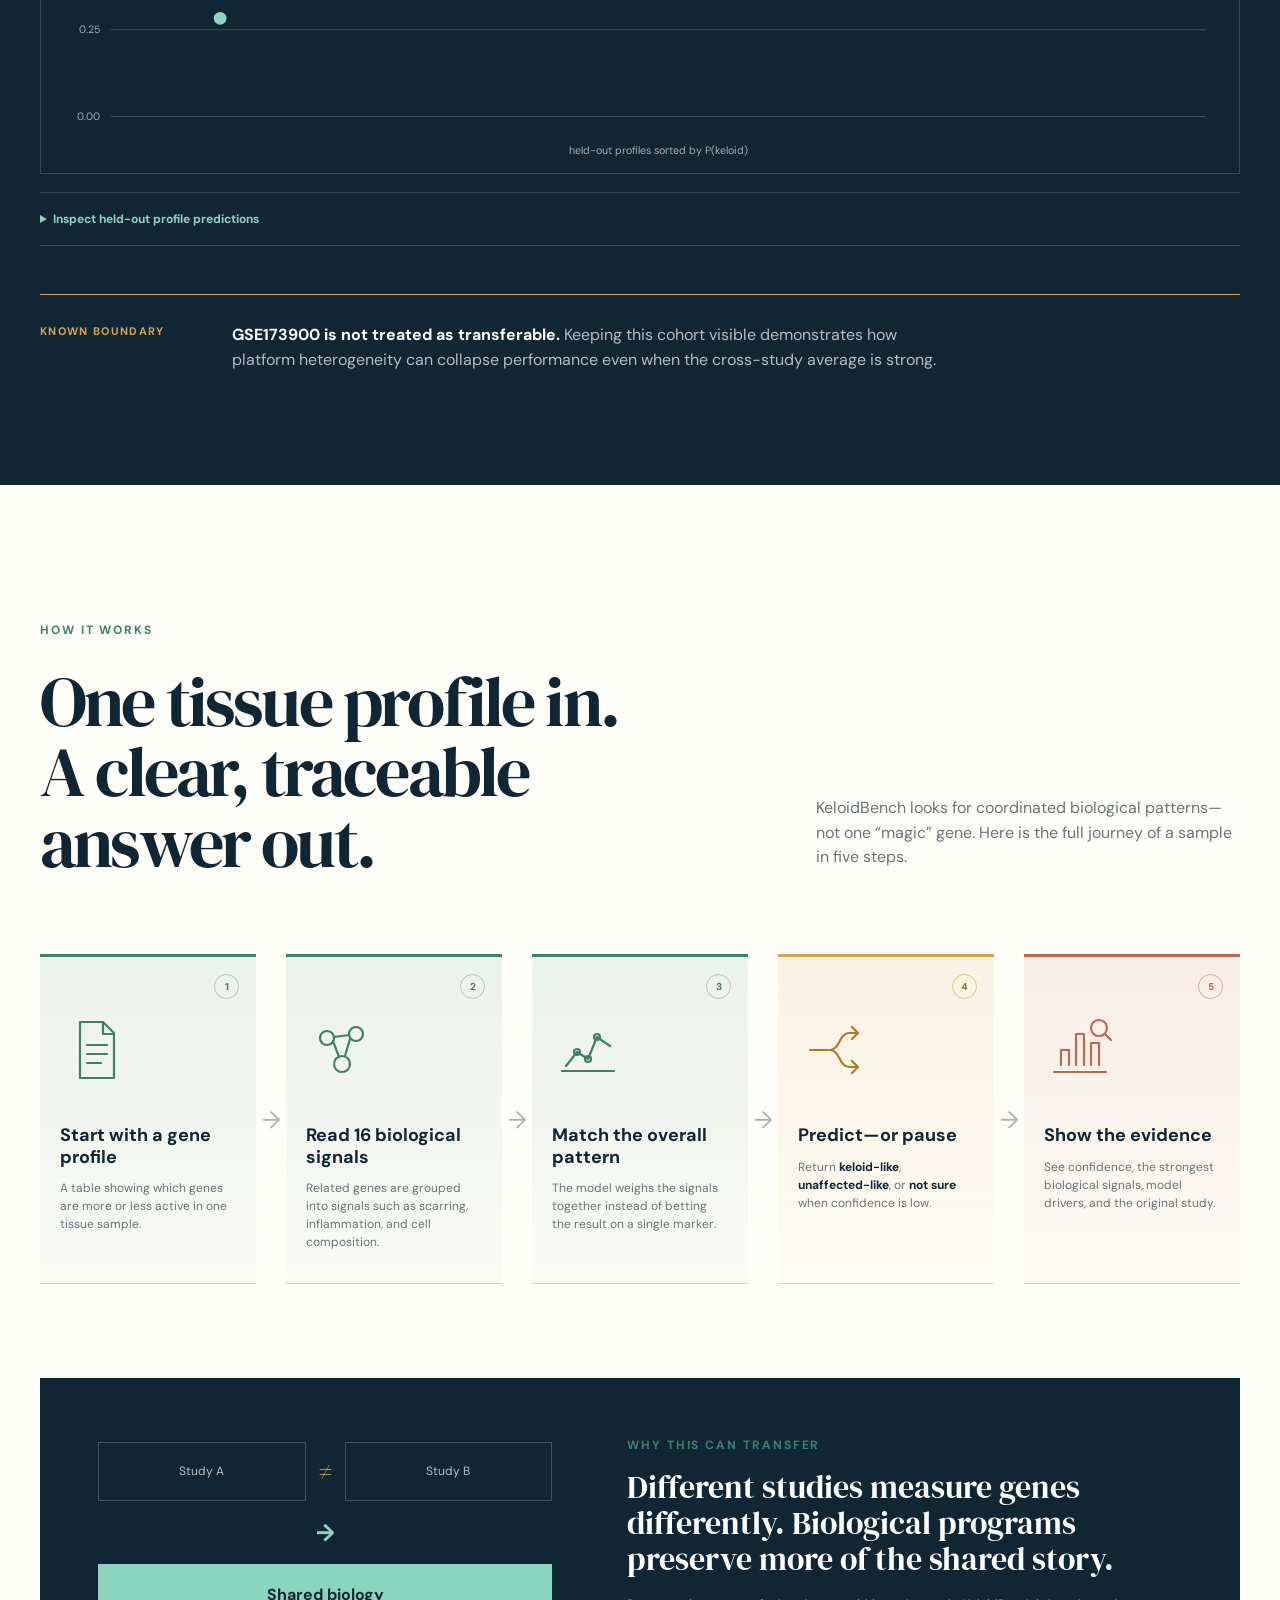
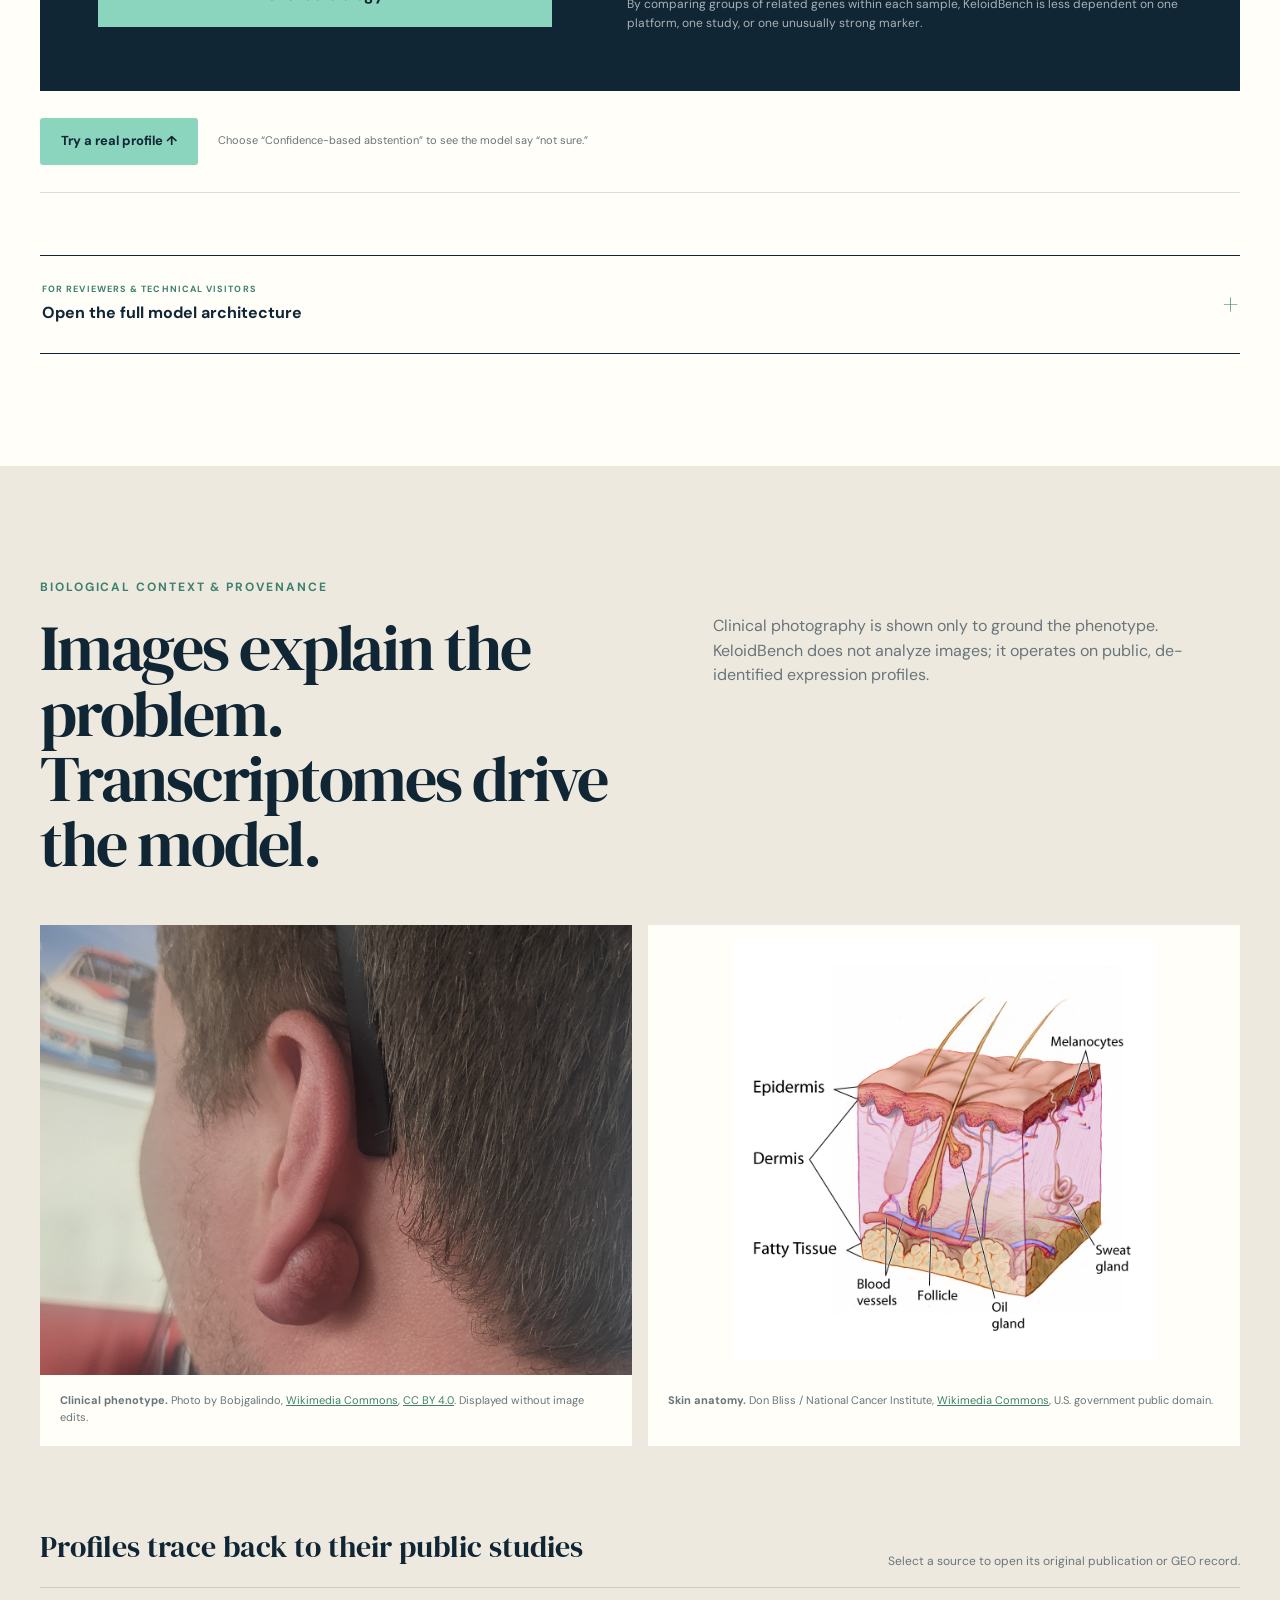
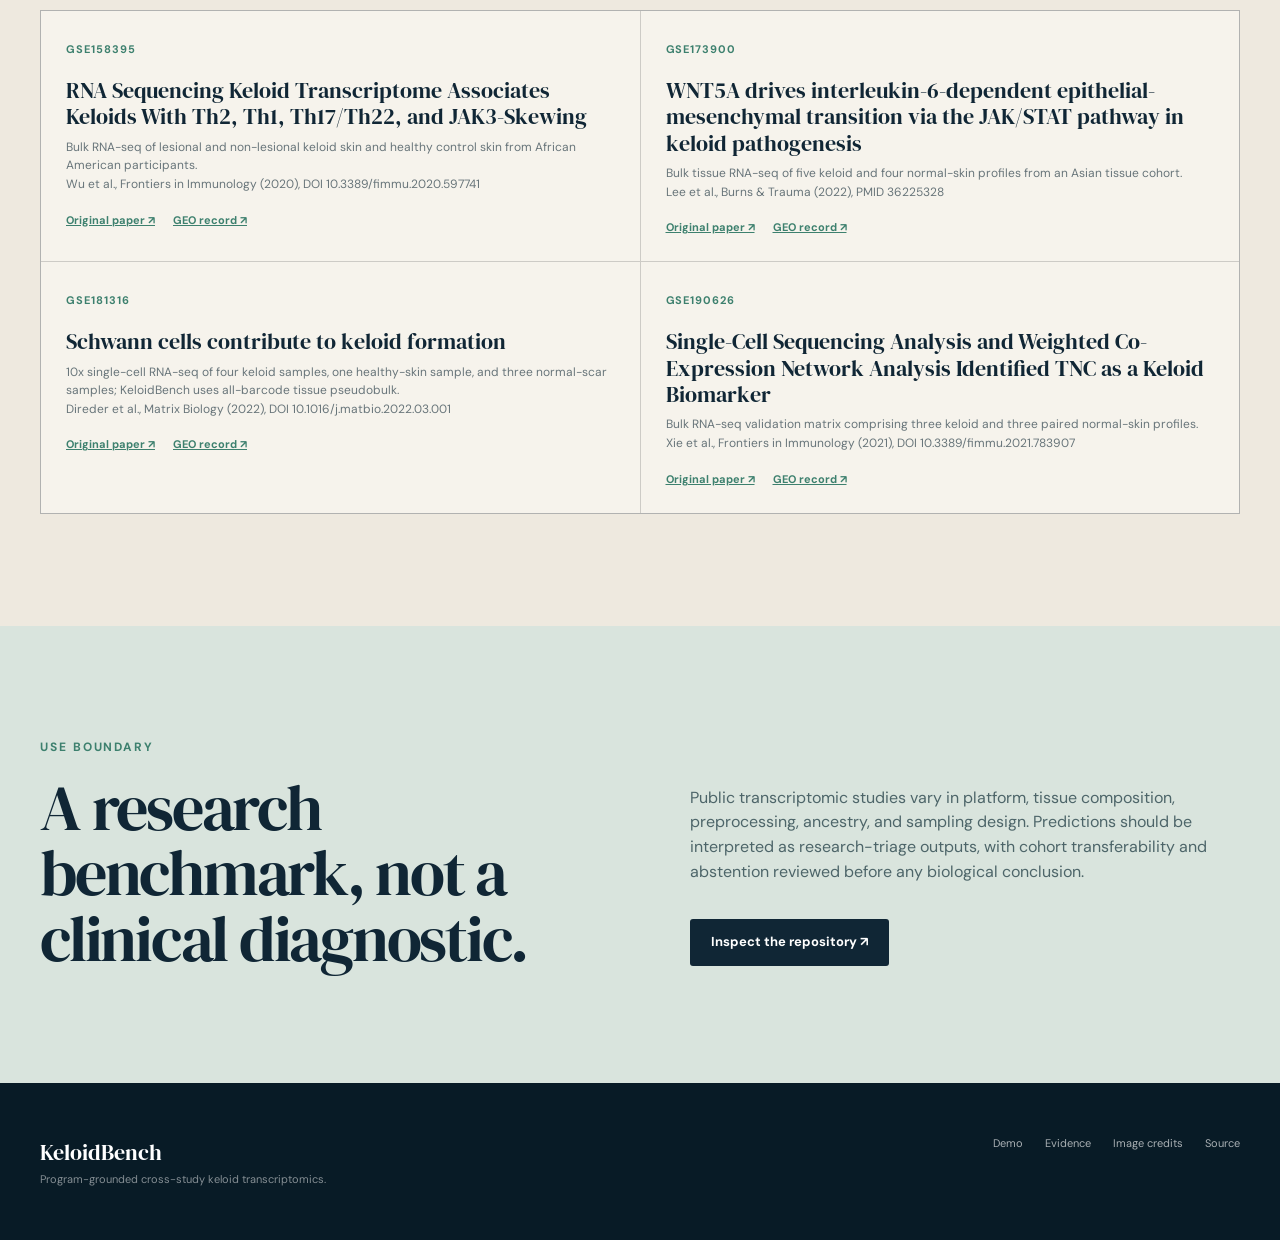
==== commit d00096c5: "extend hero artwork below actions" ====
--- a/website/index.html
+++ b/website/index.html
@@ -9,7 +9,7 @@
   <link rel="preconnect" href="https://fonts.googleapis.com">
   <link rel="preconnect" href="https://fonts.gstatic.com" crossorigin>
   <link href="https://fonts.googleapis.com/css2?family=DM+Sans:wght@400;500;600;700&amp;family=DM+Serif+Display&amp;display=swap" rel="stylesheet">
-  <link rel="stylesheet" href="assets/css/styles.css?v=20260802-clean">
+  <link rel="stylesheet" href="assets/css/styles.css?v=20260802-hero">
   <link rel="icon" href="assets/images/favicon.svg" type="image/svg+xml">
 </head>
 <body>
--- a/website/assets/css/styles.css
+++ b/website/assets/css/styles.css
@@ -34,7 +34,7 @@
 .site-header nav a:hover, .header-link:hover { color: white; }
 .header-link { justify-self: end; }
 
-.hero { position: relative; min-height: 780px; color: white; overflow: hidden; }
+.hero { position: relative; min-height: 900px; color: white; overflow: hidden; }
 .hero-image, .hero-shade { position: absolute; inset: 0; }
 .hero-image { background: url("../images/keloidbench-hero.png") center/cover no-repeat; transform: scale(1.015); }
 .hero-shade { background: linear-gradient(90deg, rgba(6,21,34,.96) 0%, rgba(6,21,34,.78) 37%, rgba(6,21,34,.08) 67%, rgba(6,21,34,.18) 100%), linear-gradient(0deg, rgba(6,21,34,.5), transparent 45%); }
@@ -251,7 +251,7 @@
 
 @media (max-width: 980px) {
   .site-header { grid-template-columns: 1fr auto; padding: 0 20px; }.site-header nav { display: none; }
-  .hero { min-height: 680px; }.hero-copy { padding-top: 175px; }.hero h1 { font-size: clamp(55px, 12vw, 84px); }
+  .hero { min-height: 760px; }.hero-copy { padding-top: 175px; }.hero h1 { font-size: clamp(55px, 12vw, 84px); }
   .split-heading, .section-heading, .limitations-grid { grid-template-columns: 1fr; gap: 22px; }.section-heading > p, .section-heading > div + p { margin-top: 0; }
   .story-grid { grid-template-columns: repeat(2, 1fr); }.demo-shell { grid-template-columns: 1fr; }.decision-panel { grid-row: auto; }.program-panel { min-height: 560px; }
   .profile-toolbar { grid-template-columns: 1fr; }.toolbar-note { white-space: normal; }
@@ -264,7 +264,7 @@
 @media (max-width: 640px) {
   .wrap { width: min(100% - 28px, 1200px); }.section { padding: 78px 0; }
   .site-header { height: 60px; }.header-link { font-size: 11px; }
-  .hero { min-height: 650px; }.hero-copy { padding-top: 150px; }.hero h1 { font-size: 53px; }.hero-lede { font-size: 16px; }.hero-actions { flex-direction: column; align-items: stretch; max-width: 260px; }.hero-credit { display: none; }
+  .hero { min-height: 730px; }.hero-copy { padding-top: 150px; }.hero h1 { font-size: 53px; }.hero-lede { font-size: 16px; }.hero-actions { flex-direction: column; align-items: stretch; max-width: 260px; }.hero-credit { display: none; }
   .principle-row { grid-template-columns: 1fr; }.principle-row > div, .principle-row > div + div { padding: 24px 0; border-right: 0; border-bottom: 1px solid var(--line); }
   .story-grid { grid-template-columns: 1fr; }.story-card { min-height: 145px; }.story-icon { margin-bottom: 15px; }
   .upload-lab { margin-top: 36px; }.upload-heading h3 { font-size: 28px; }.file-drop { min-height: 225px; padding: 25px; }.upload-settings { padding: 25px 18px; }.upload-fields { grid-template-columns: 1fr; }.upload-results-heading { display: block; }.upload-results-heading p { margin-top: 8px; }
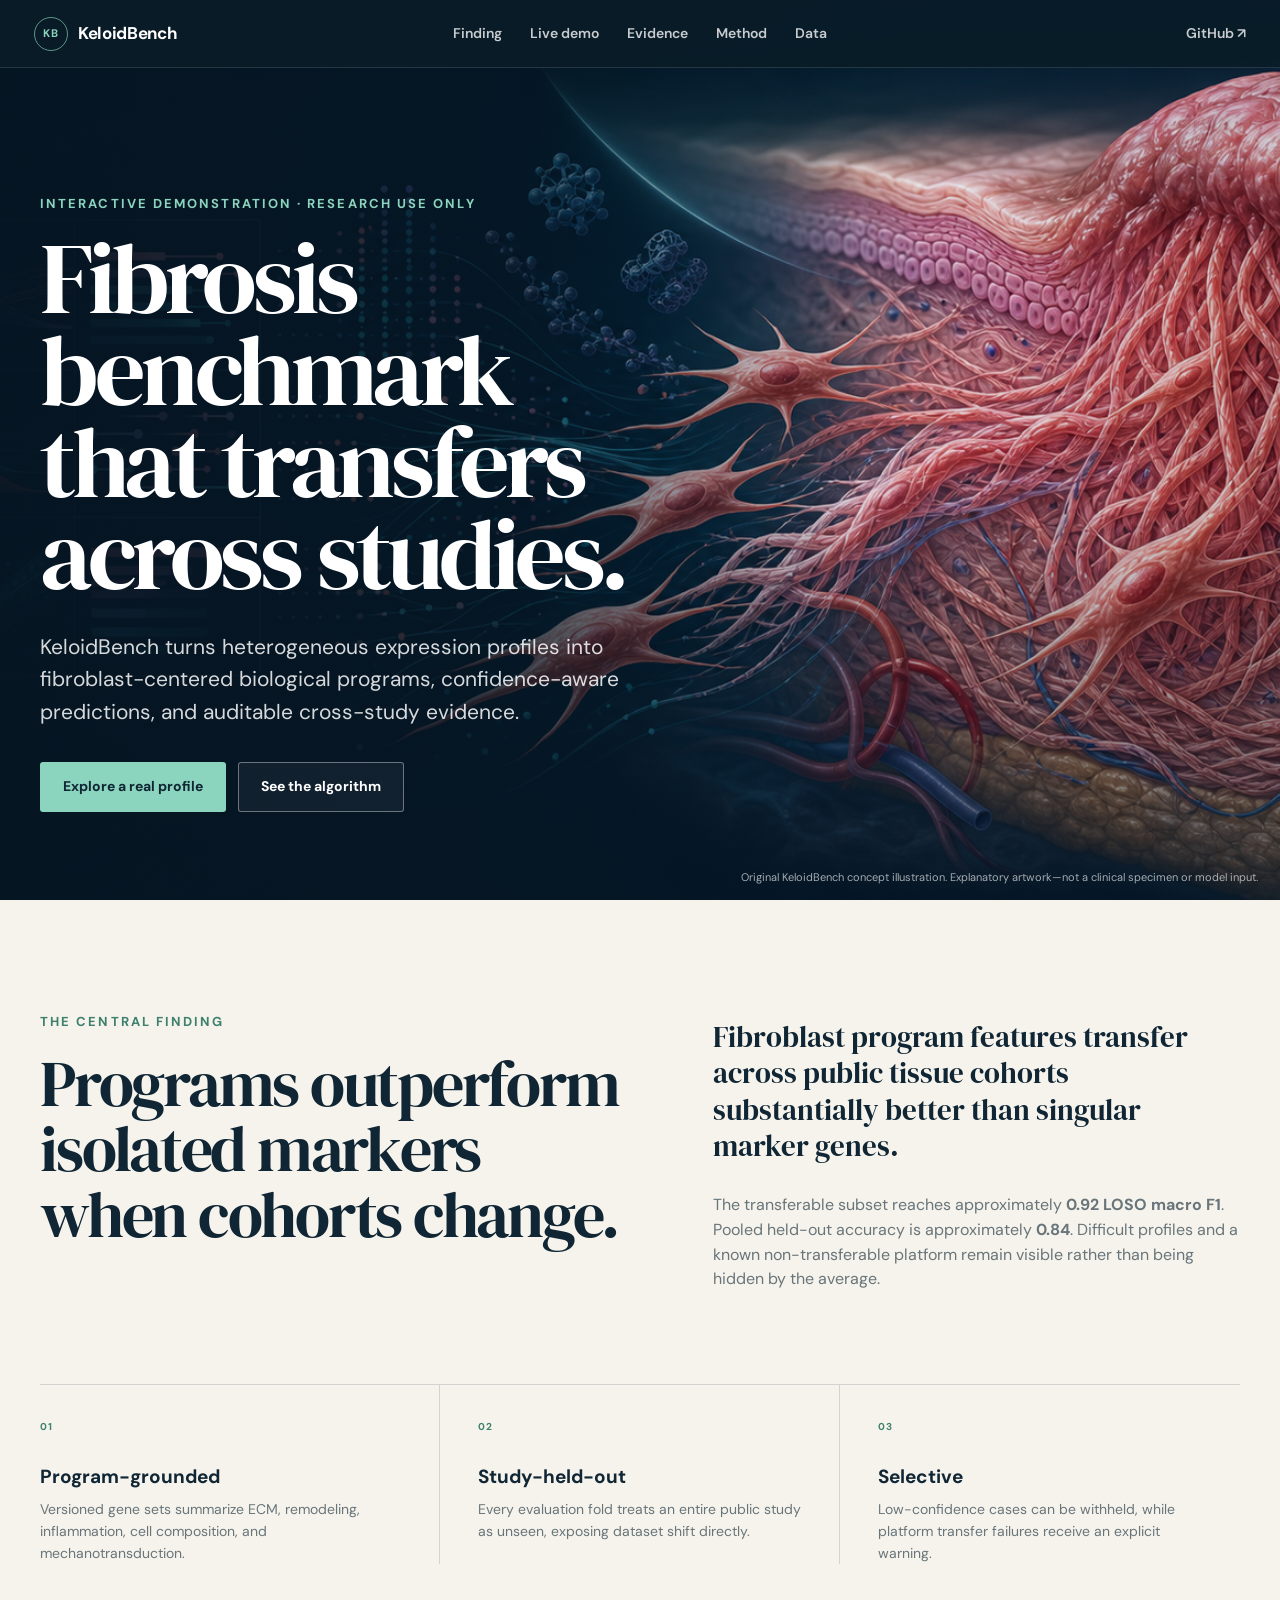
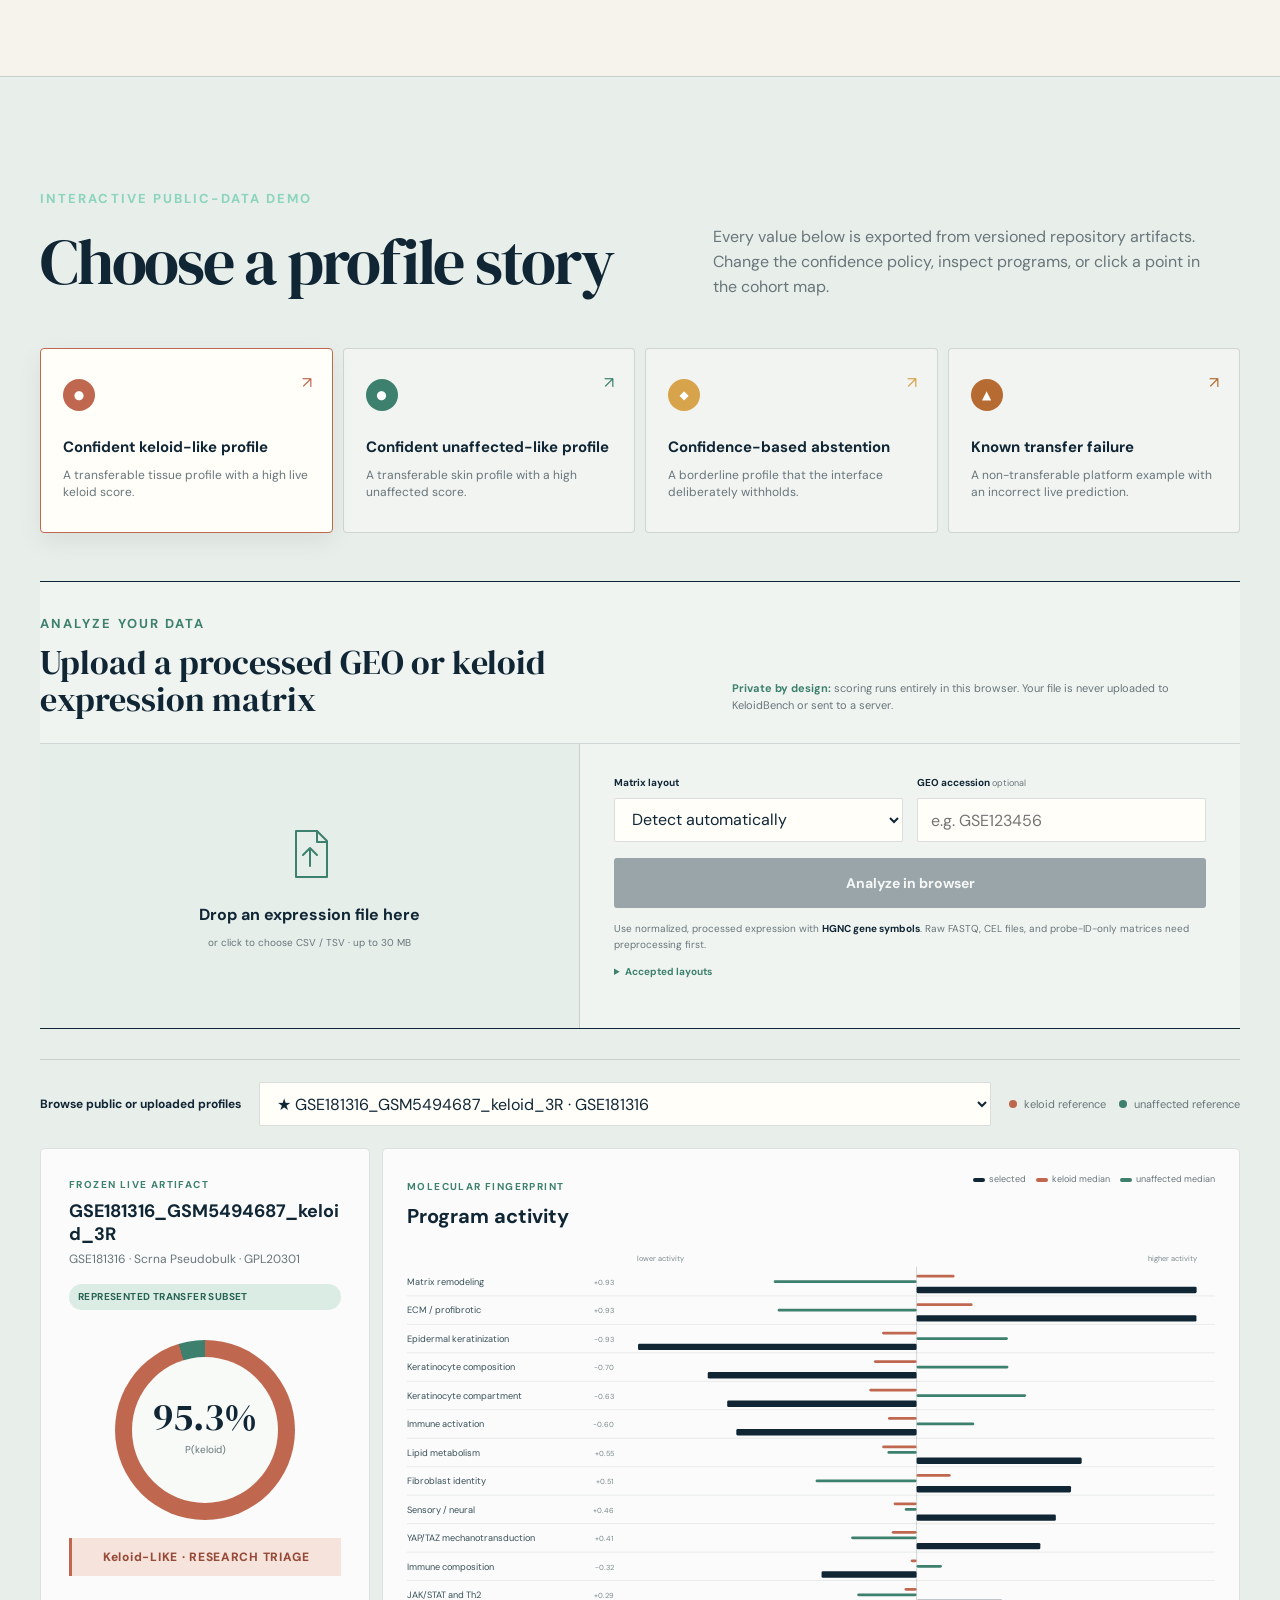
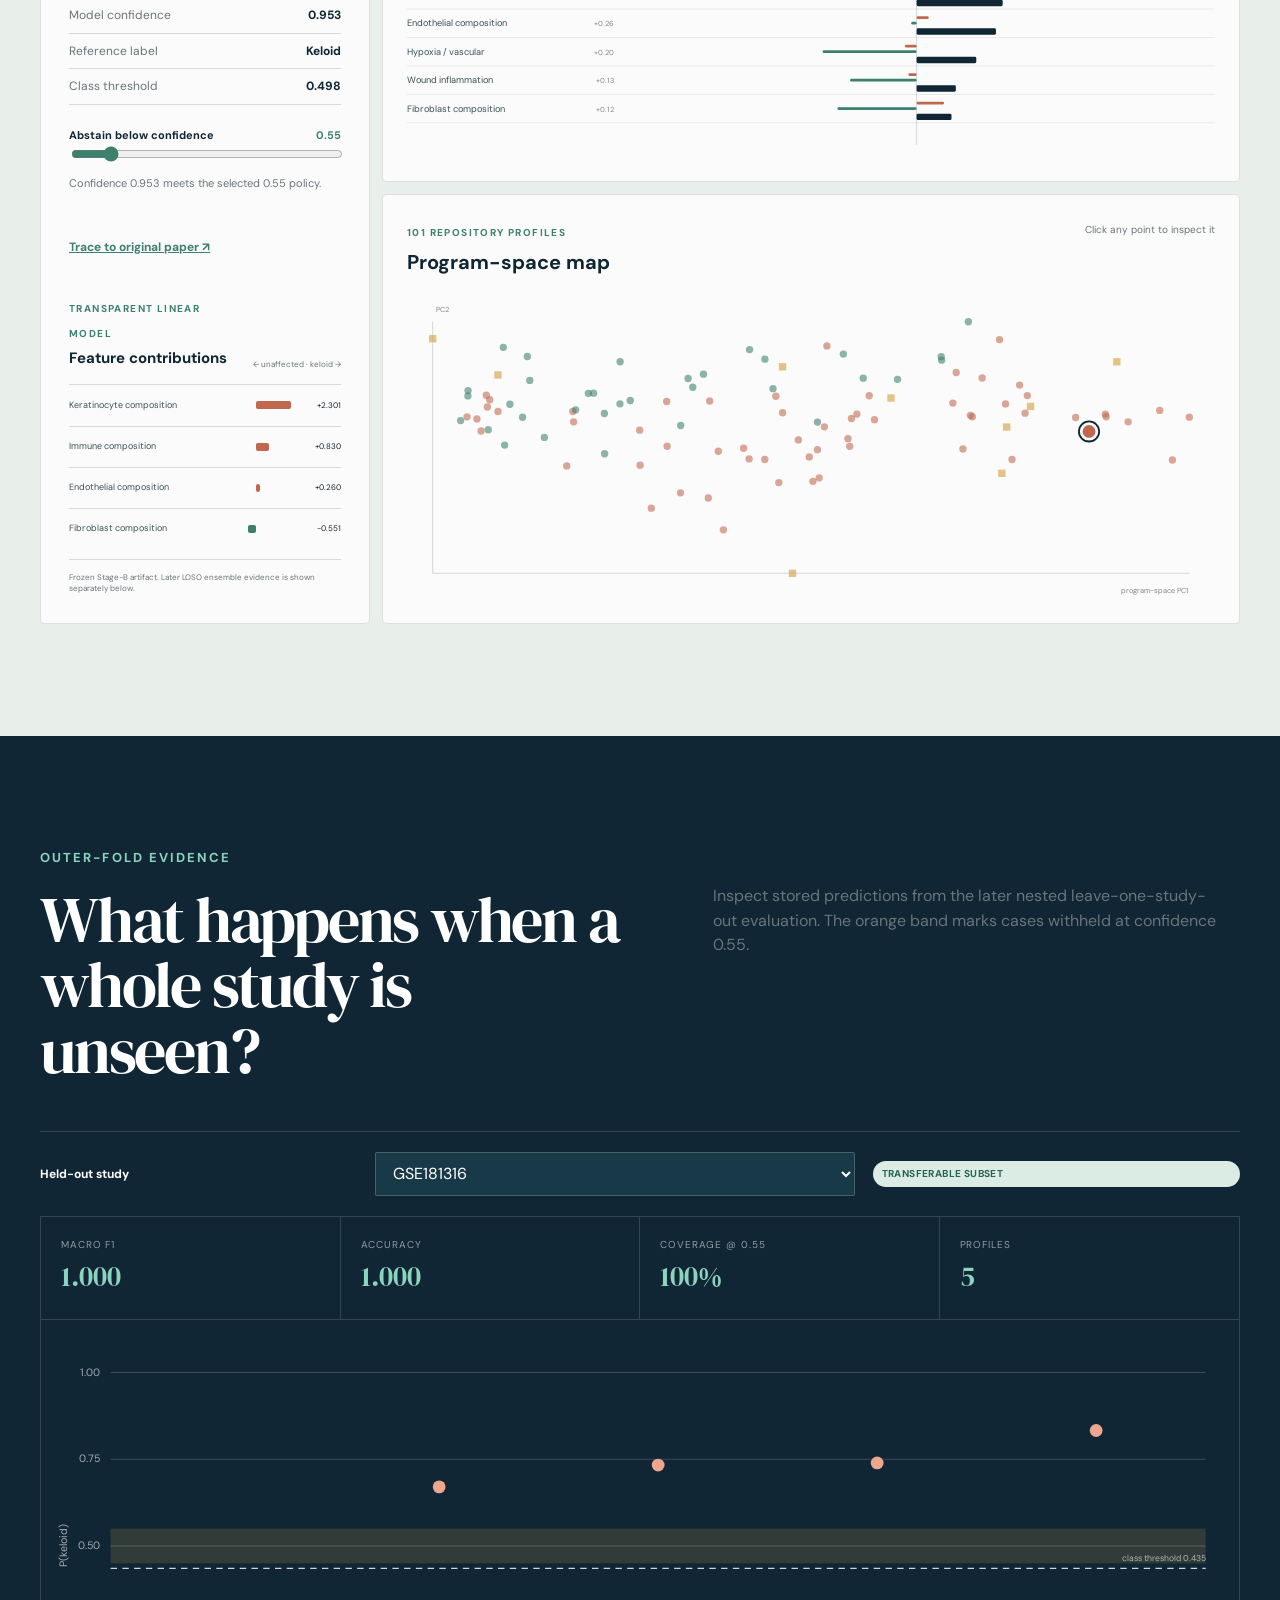
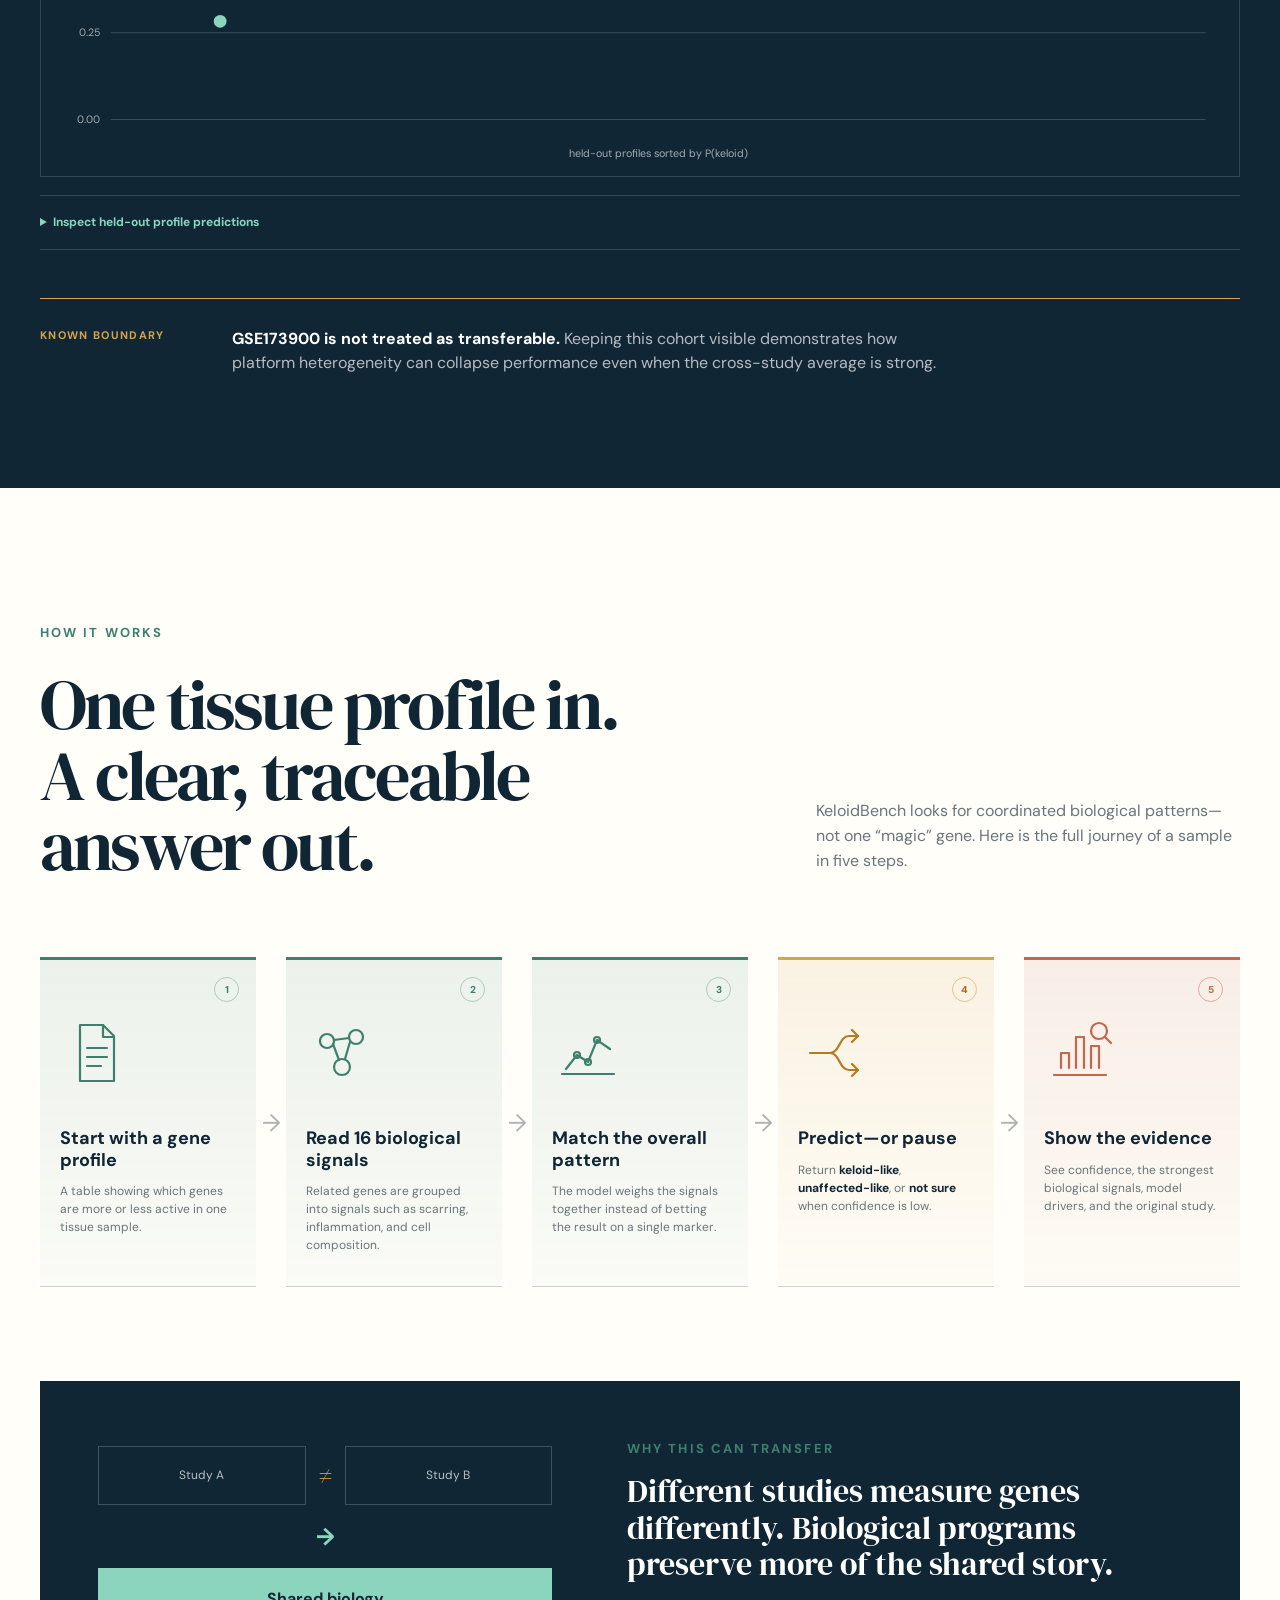
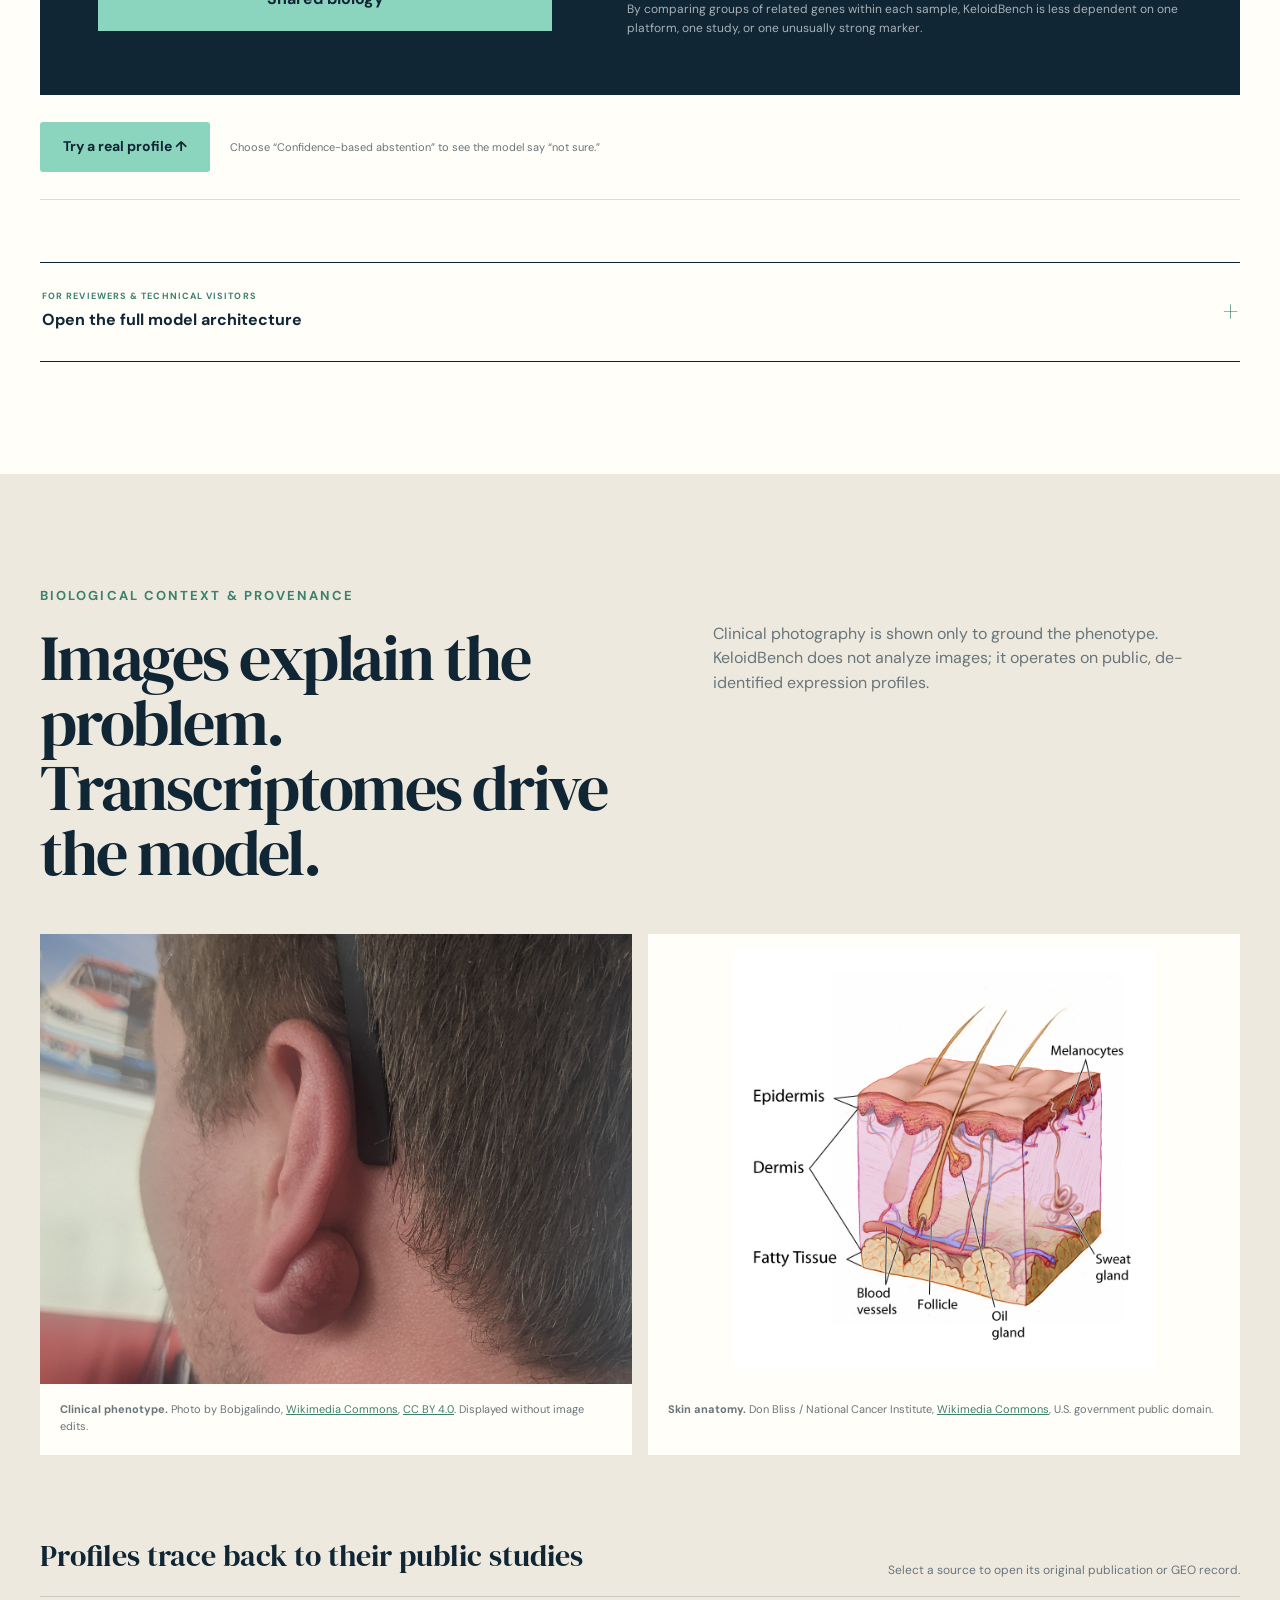
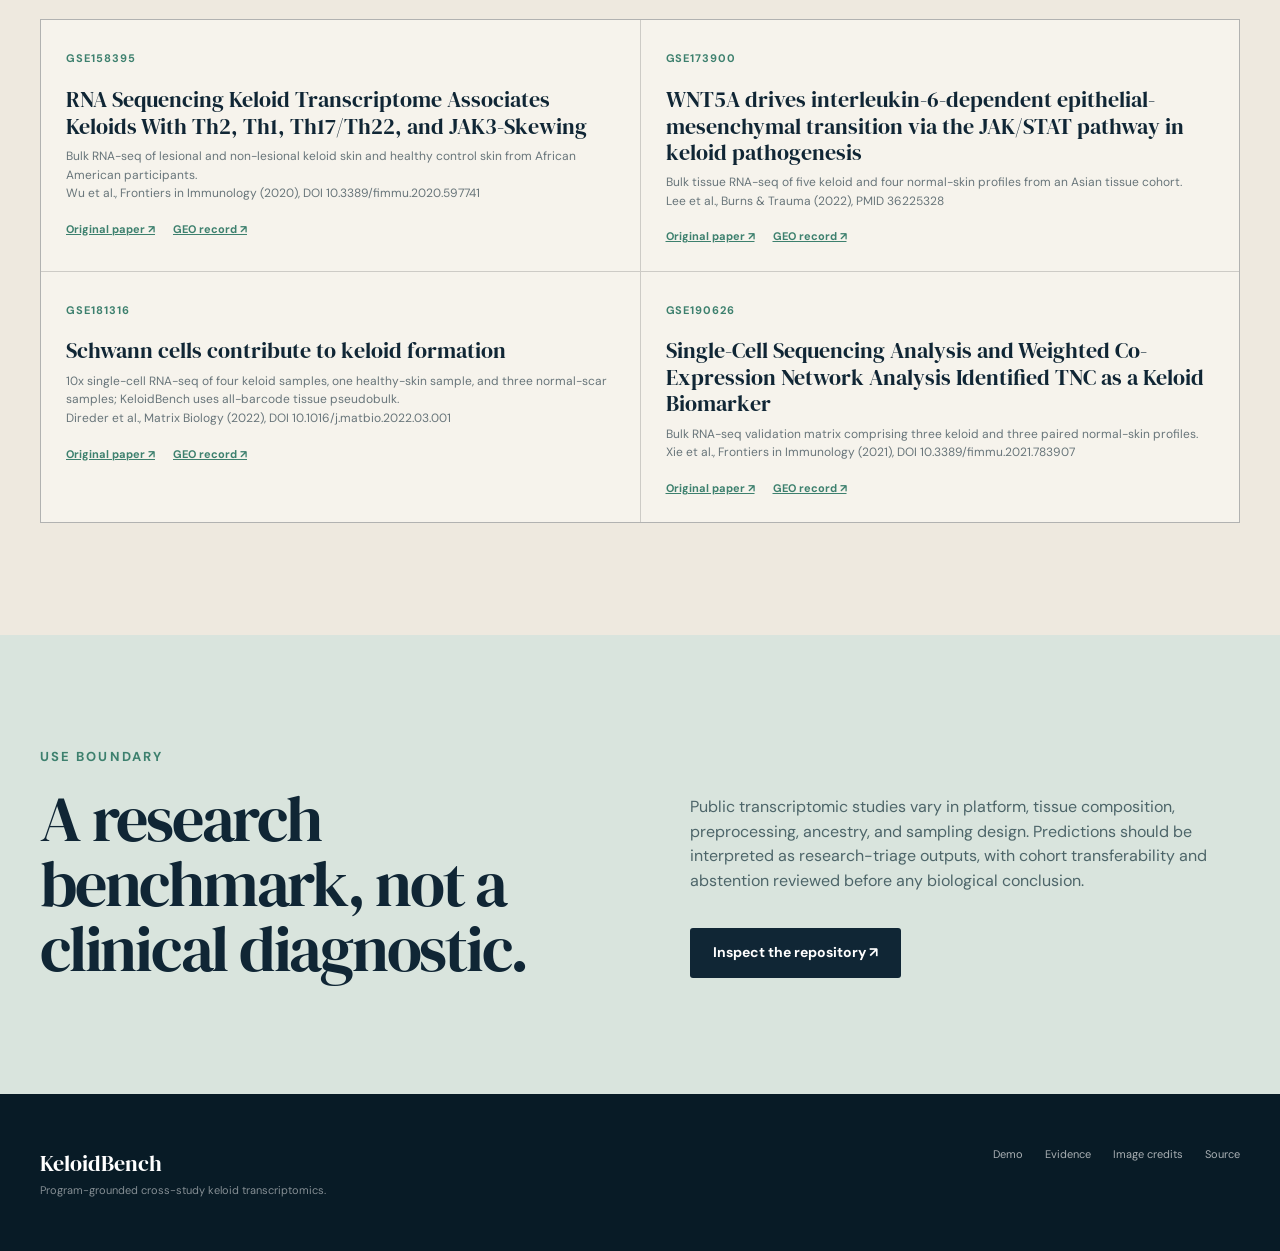
==== commit 6ceefd10: "increase opening view legibility" ====
--- a/website/index.html
+++ b/website/index.html
@@ -9,7 +9,7 @@
   <link rel="preconnect" href="https://fonts.googleapis.com">
   <link rel="preconnect" href="https://fonts.gstatic.com" crossorigin>
   <link href="https://fonts.googleapis.com/css2?family=DM+Sans:wght@400;500;600;700&amp;family=DM+Serif+Display&amp;display=swap" rel="stylesheet">
-  <link rel="stylesheet" href="assets/css/styles.css?v=20260802-hero">
+  <link rel="stylesheet" href="assets/css/styles.css?v=20260802-legibility">
   <link rel="icon" href="assets/images/favicon.svg" type="image/svg+xml">
 </head>
 <body>
--- a/website/assets/css/styles.css
+++ b/website/assets/css/styles.css
@@ -27,10 +27,10 @@
 .muted { color: var(--muted); }
 
 .site-header { position: fixed; z-index: 100; inset: 0 0 auto; height: 68px; display: grid; grid-template-columns: 1fr auto 1fr; align-items: center; padding: 0 34px; color: white; background: rgba(10, 29, 40, .88); border-bottom: 1px solid rgba(255,255,255,.12); backdrop-filter: blur(16px); }
-.brand { display: inline-flex; align-items: center; gap: 10px; width: max-content; text-decoration: none; font-weight: 700; letter-spacing: -.02em; }
+.brand { display: inline-flex; align-items: center; gap: 10px; width: max-content; text-decoration: none; font-size: 17px; font-weight: 700; letter-spacing: -.02em; }
 .brand-mark { display: grid; place-items: center; width: 34px; height: 34px; border: 1px solid rgba(139,212,189,.65); border-radius: 50%; color: var(--teal-light); font-size: 11px; letter-spacing: .05em; }
 .site-header nav { display: flex; gap: 28px; }
-.site-header nav a, .header-link { color: rgba(255,255,255,.78); text-decoration: none; font-size: 13px; font-weight: 600; transition: color .2s ease; }
+.site-header nav a, .header-link { color: rgba(255,255,255,.78); text-decoration: none; font-size: 14px; font-weight: 600; transition: color .2s ease; }
 .site-header nav a:hover, .header-link:hover { color: white; }
 .header-link { justify-self: end; }
 
@@ -38,17 +38,17 @@
 .hero-image, .hero-shade { position: absolute; inset: 0; }
 .hero-image { background: url("../images/keloidbench-hero.png") center/cover no-repeat; transform: scale(1.015); }
 .hero-shade { background: linear-gradient(90deg, rgba(6,21,34,.96) 0%, rgba(6,21,34,.78) 37%, rgba(6,21,34,.08) 67%, rgba(6,21,34,.18) 100%), linear-gradient(0deg, rgba(6,21,34,.5), transparent 45%); }
-.hero-copy { position: relative; z-index: 2; padding-top: 194px; }
-.eyebrow { margin: 0 0 19px; color: var(--teal-light); font-size: 12px; font-weight: 700; letter-spacing: .16em; text-transform: uppercase; }
+.hero-copy { position: relative; z-index: 2; padding: 194px 0 80px; }
+.eyebrow { margin: 0 0 19px; color: var(--teal-light); font-size: 13px; font-weight: 700; letter-spacing: .16em; text-transform: uppercase; }
 .eyebrow.dark { color: var(--teal); }
 .hero h1 { max-width: 770px; margin: 0; font-family: var(--serif); font-size: clamp(60px, 7.8vw, 106px); font-weight: 400; line-height: .92; letter-spacing: -.045em; }
-.hero-lede { max-width: 600px; margin: 30px 0 0; color: rgba(255,255,255,.81); font-size: 19px; line-height: 1.55; }
+.hero-lede { max-width: 640px; margin: 30px 0 0; color: rgba(255,255,255,.84); font-size: 21px; line-height: 1.55; }
 .hero-actions { display: flex; gap: 12px; margin-top: 34px; }
-.button { display: inline-flex; align-items: center; justify-content: center; min-height: 47px; padding: 0 20px; border: 1px solid transparent; border-radius: 3px; text-decoration: none; font-size: 13px; font-weight: 700; }
+.button { display: inline-flex; align-items: center; justify-content: center; min-height: 50px; padding: 0 22px; border: 1px solid transparent; border-radius: 3px; text-decoration: none; font-size: 14px; font-weight: 700; }
 .button.primary { color: var(--ink); background: var(--teal-light); }
 .button.ghost { color: white; border-color: rgba(255,255,255,.38); background: rgba(255,255,255,.05); }
 .button:hover { transform: translateY(-1px); }
-.hero-credit { position: absolute; z-index: 2; right: 22px; bottom: 14px; margin: 0; color: rgba(255,255,255,.58); font-size: 10px; }
+.hero-credit { position: absolute; z-index: 2; right: 22px; bottom: 14px; margin: 0; color: rgba(255,255,255,.64); font-size: 11px; }
 
 .section { padding: 112px 0; }
 .split-heading, .section-heading { display: grid; grid-template-columns: 1.05fr .95fr; gap: 90px; align-items: start; }
@@ -263,8 +263,8 @@
 
 @media (max-width: 640px) {
   .wrap { width: min(100% - 28px, 1200px); }.section { padding: 78px 0; }
-  .site-header { height: 60px; }.header-link { font-size: 11px; }
-  .hero { min-height: 730px; }.hero-copy { padding-top: 150px; }.hero h1 { font-size: 53px; }.hero-lede { font-size: 16px; }.hero-actions { flex-direction: column; align-items: stretch; max-width: 260px; }.hero-credit { display: none; }
+  .site-header { height: 60px; }.header-link { font-size: 12px; }
+  .hero { min-height: 730px; }.hero-copy { padding-top: 150px; }.hero h1 { font-size: 53px; }.hero-lede { font-size: 18px; }.hero-actions { flex-direction: column; align-items: stretch; max-width: 280px; }.hero-credit { display: none; }
   .principle-row { grid-template-columns: 1fr; }.principle-row > div, .principle-row > div + div { padding: 24px 0; border-right: 0; border-bottom: 1px solid var(--line); }
   .story-grid { grid-template-columns: 1fr; }.story-card { min-height: 145px; }.story-icon { margin-bottom: 15px; }
   .upload-lab { margin-top: 36px; }.upload-heading h3 { font-size: 28px; }.file-drop { min-height: 225px; padding: 25px; }.upload-settings { padding: 25px 18px; }.upload-fields { grid-template-columns: 1fr; }.upload-results-heading { display: block; }.upload-results-heading p { margin-top: 8px; }
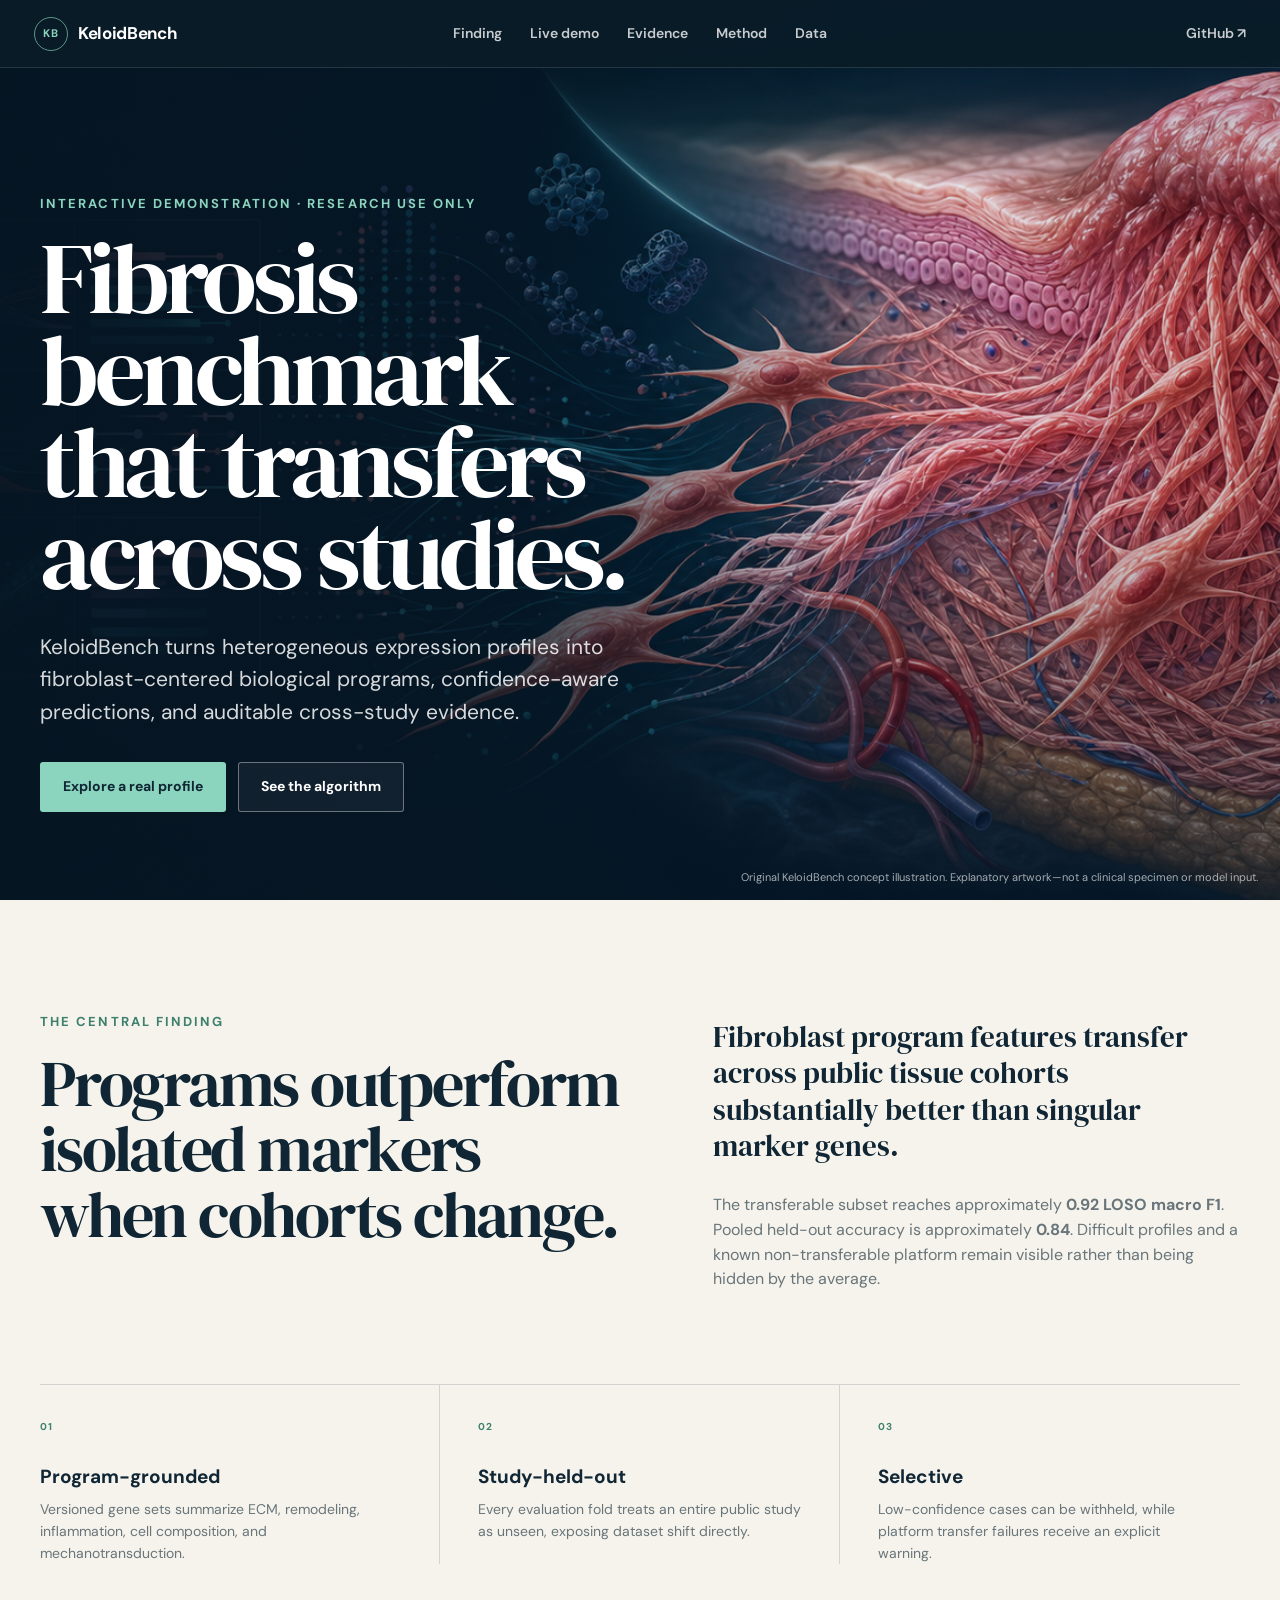
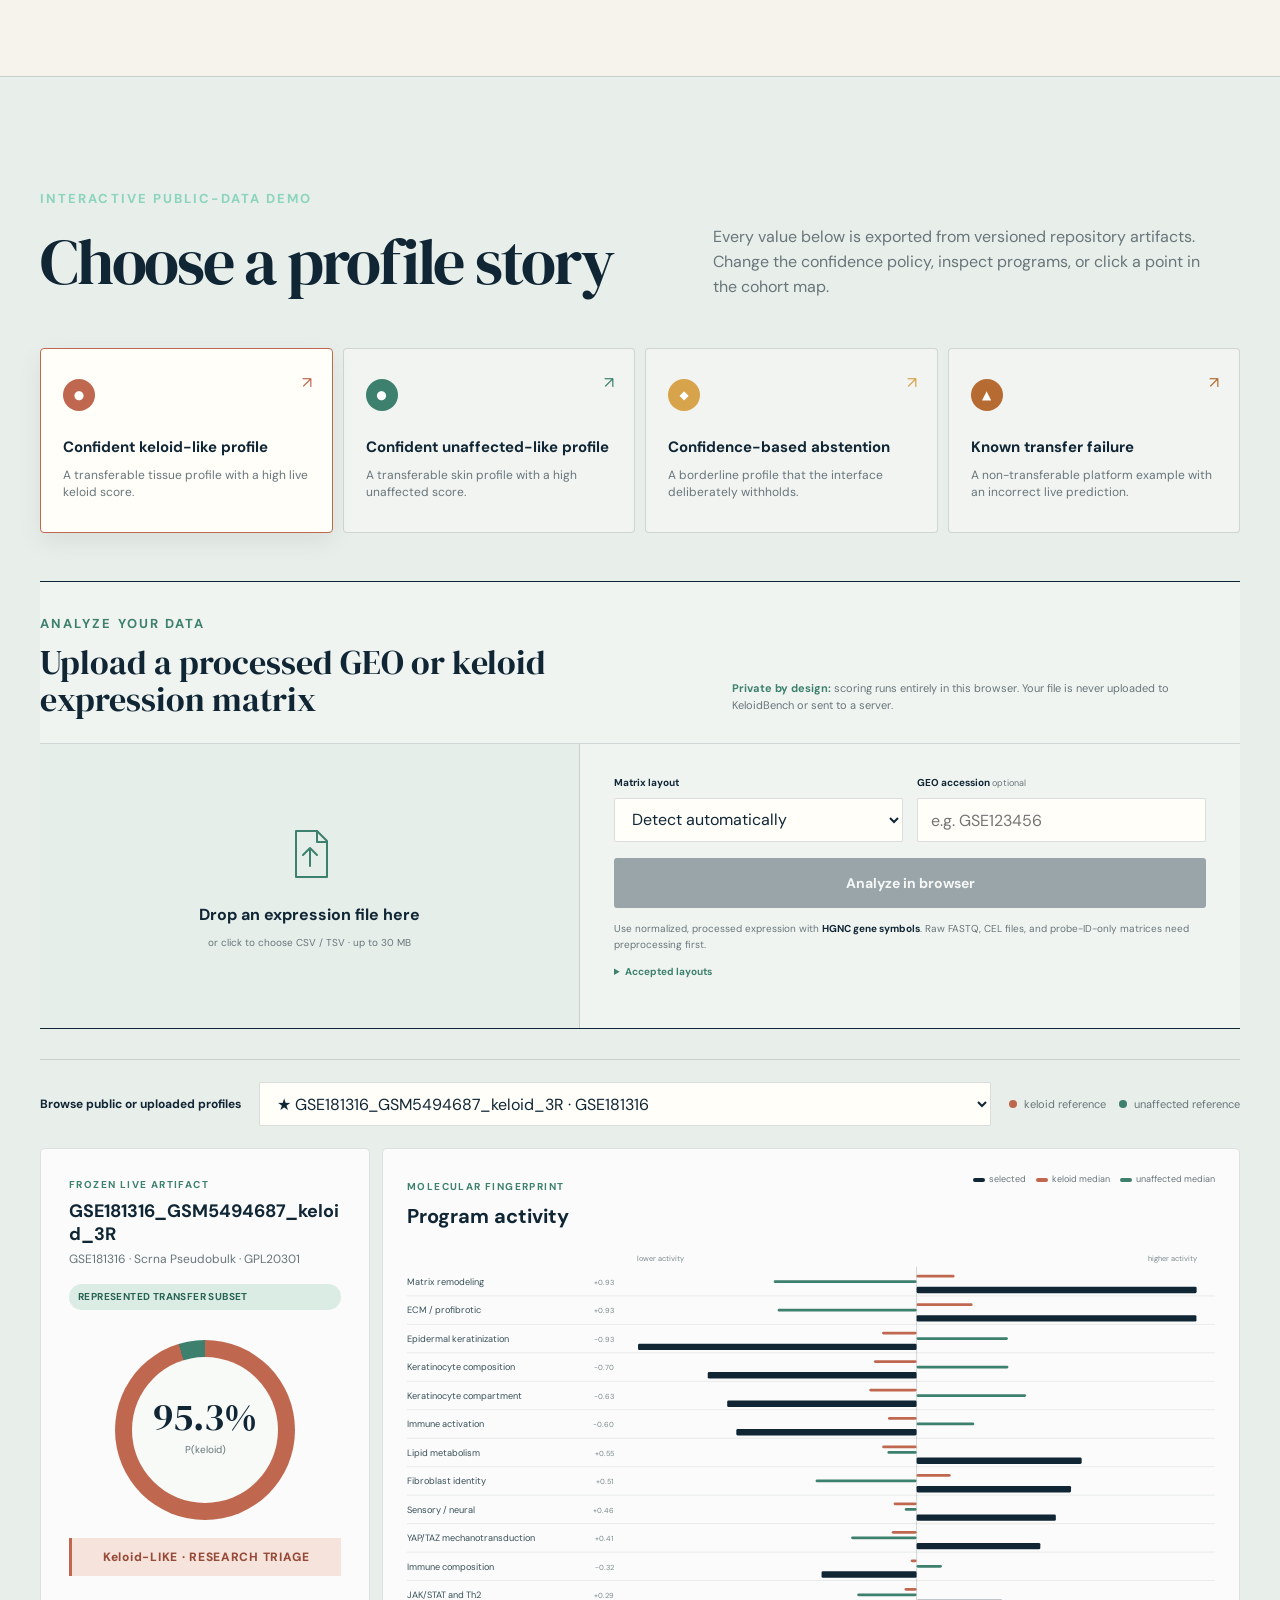
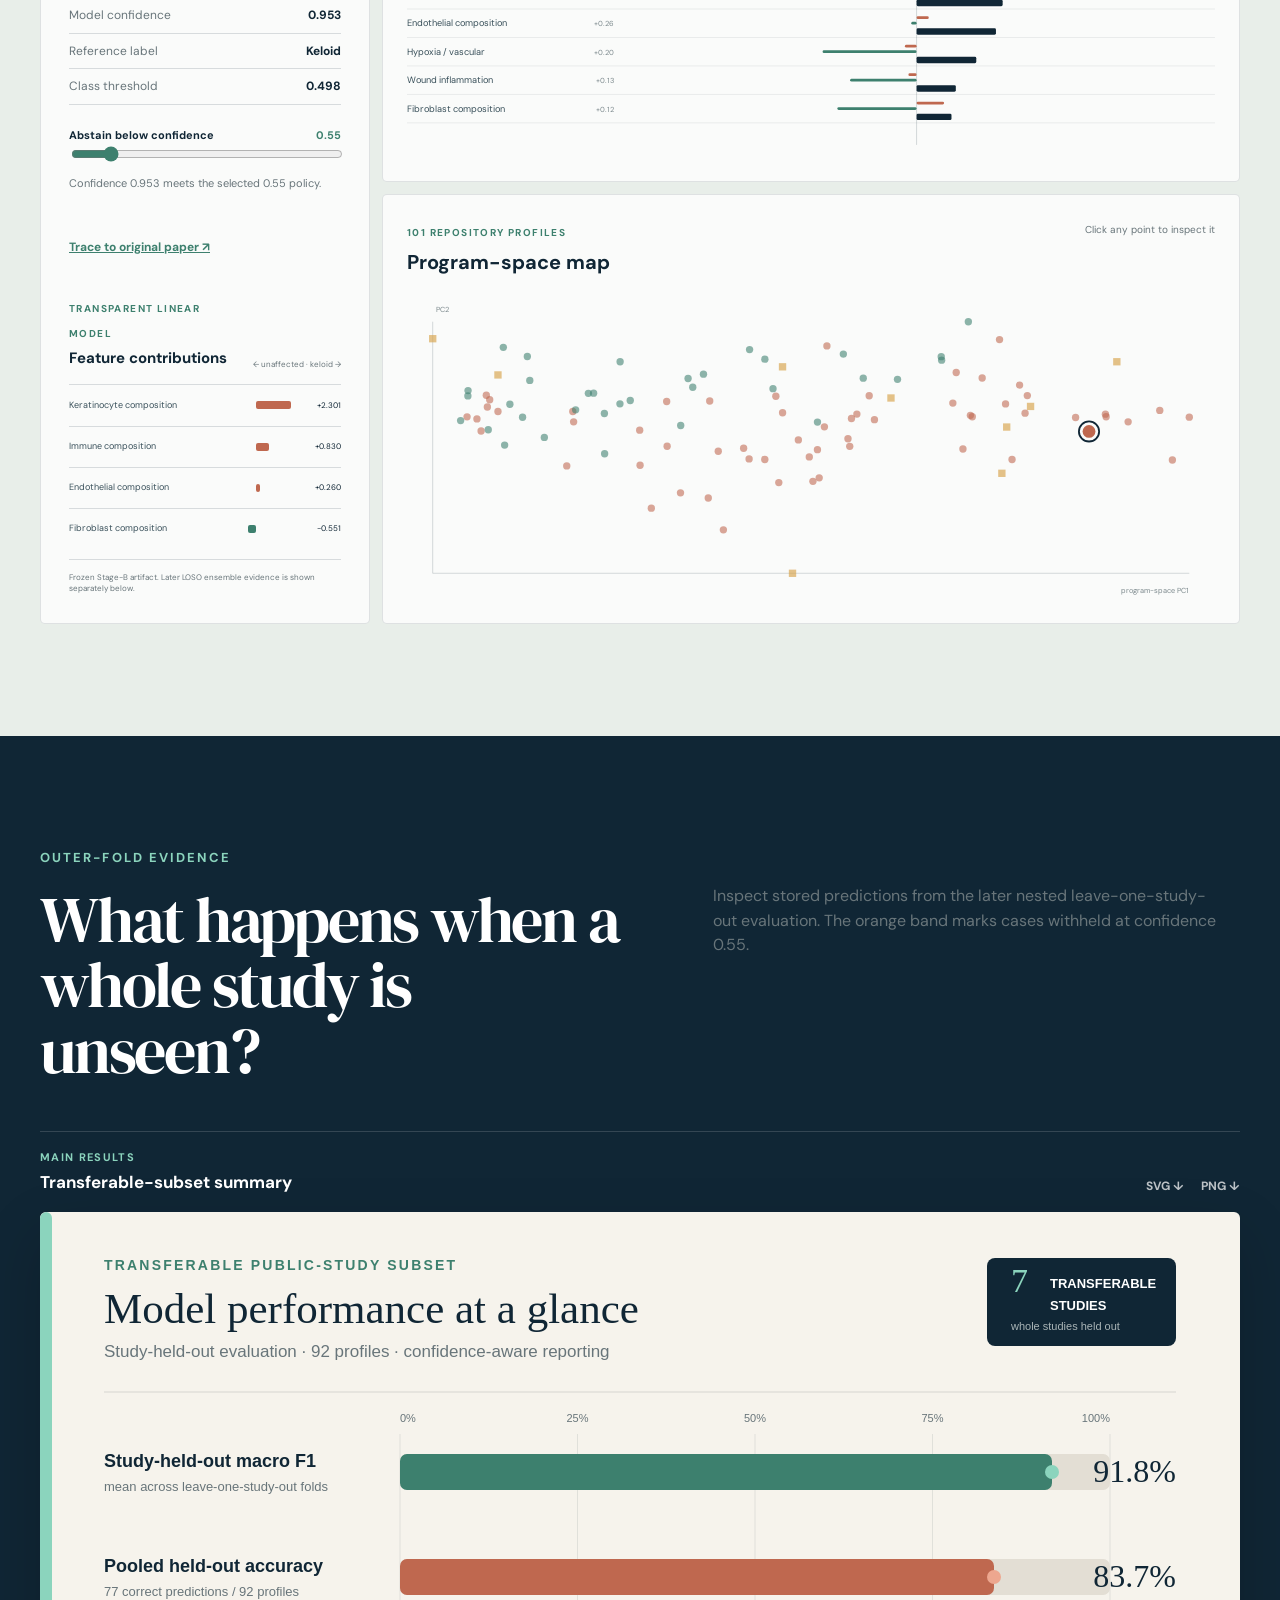
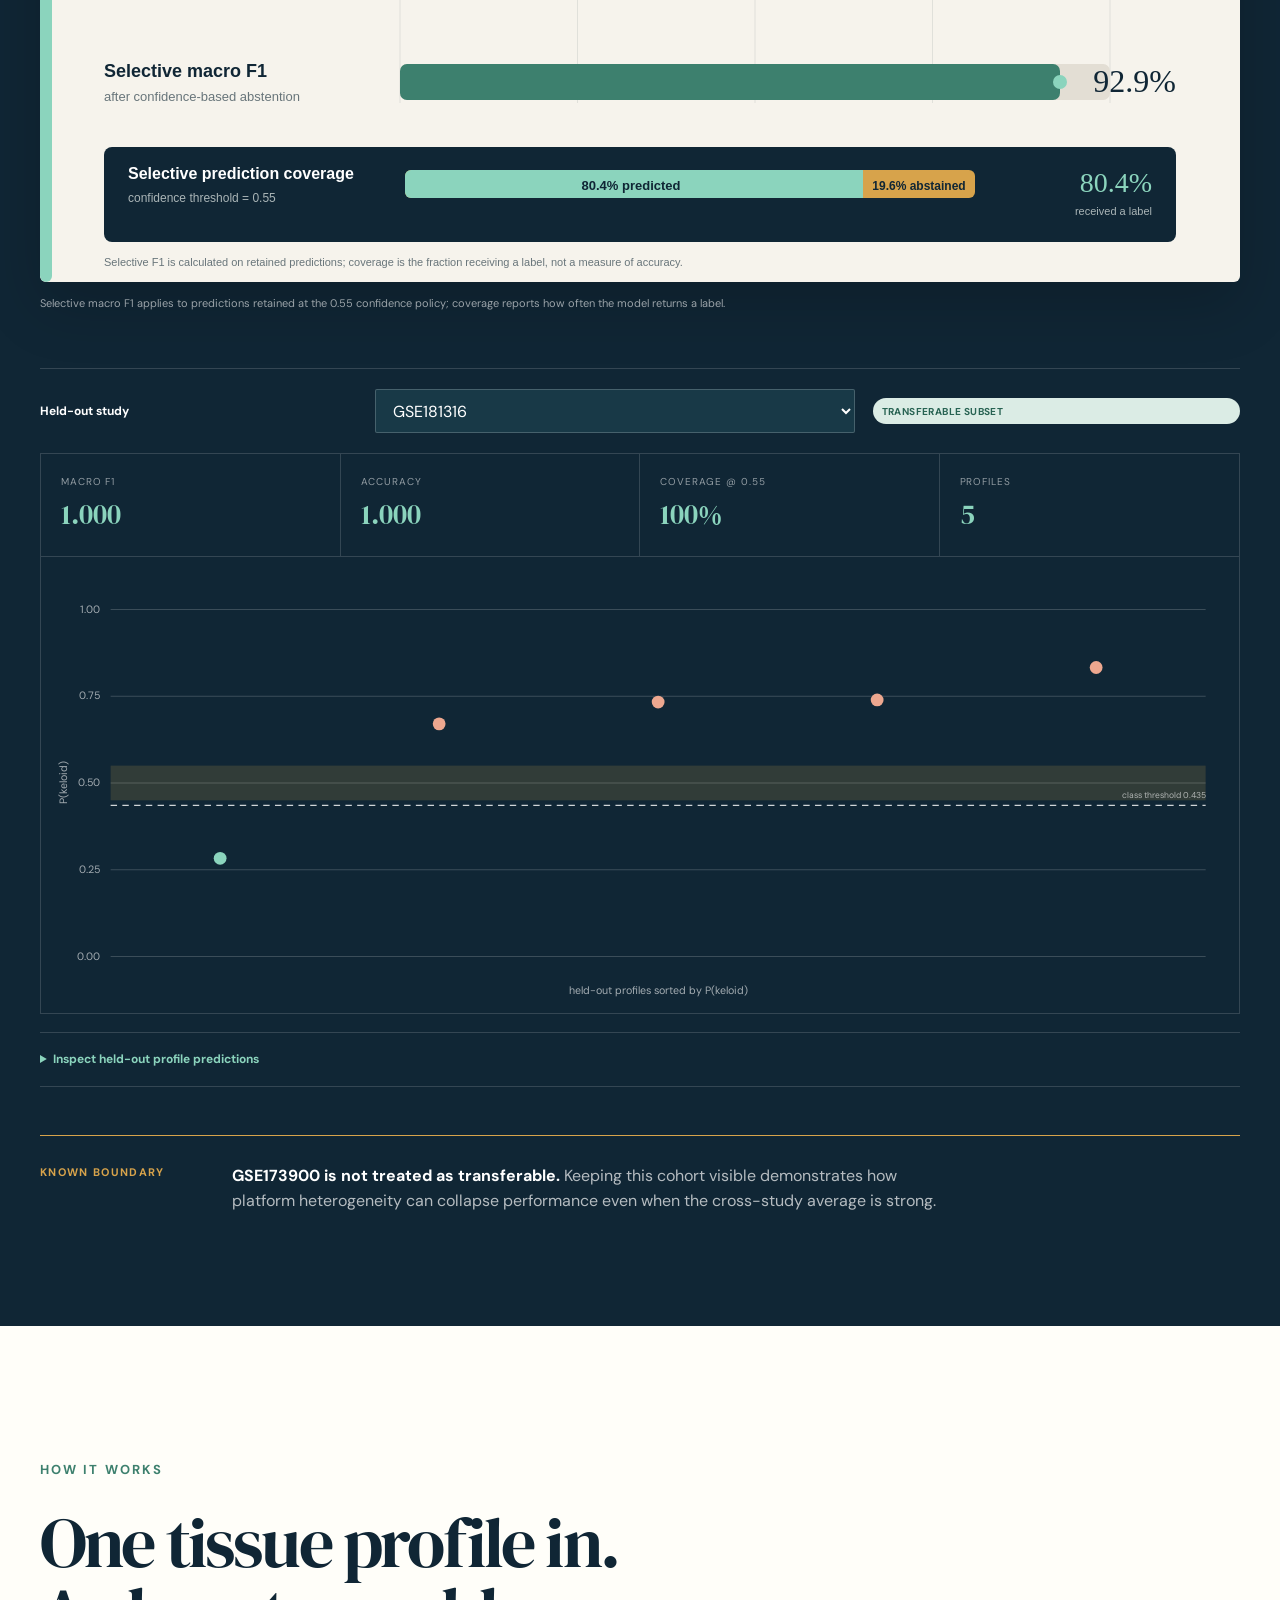
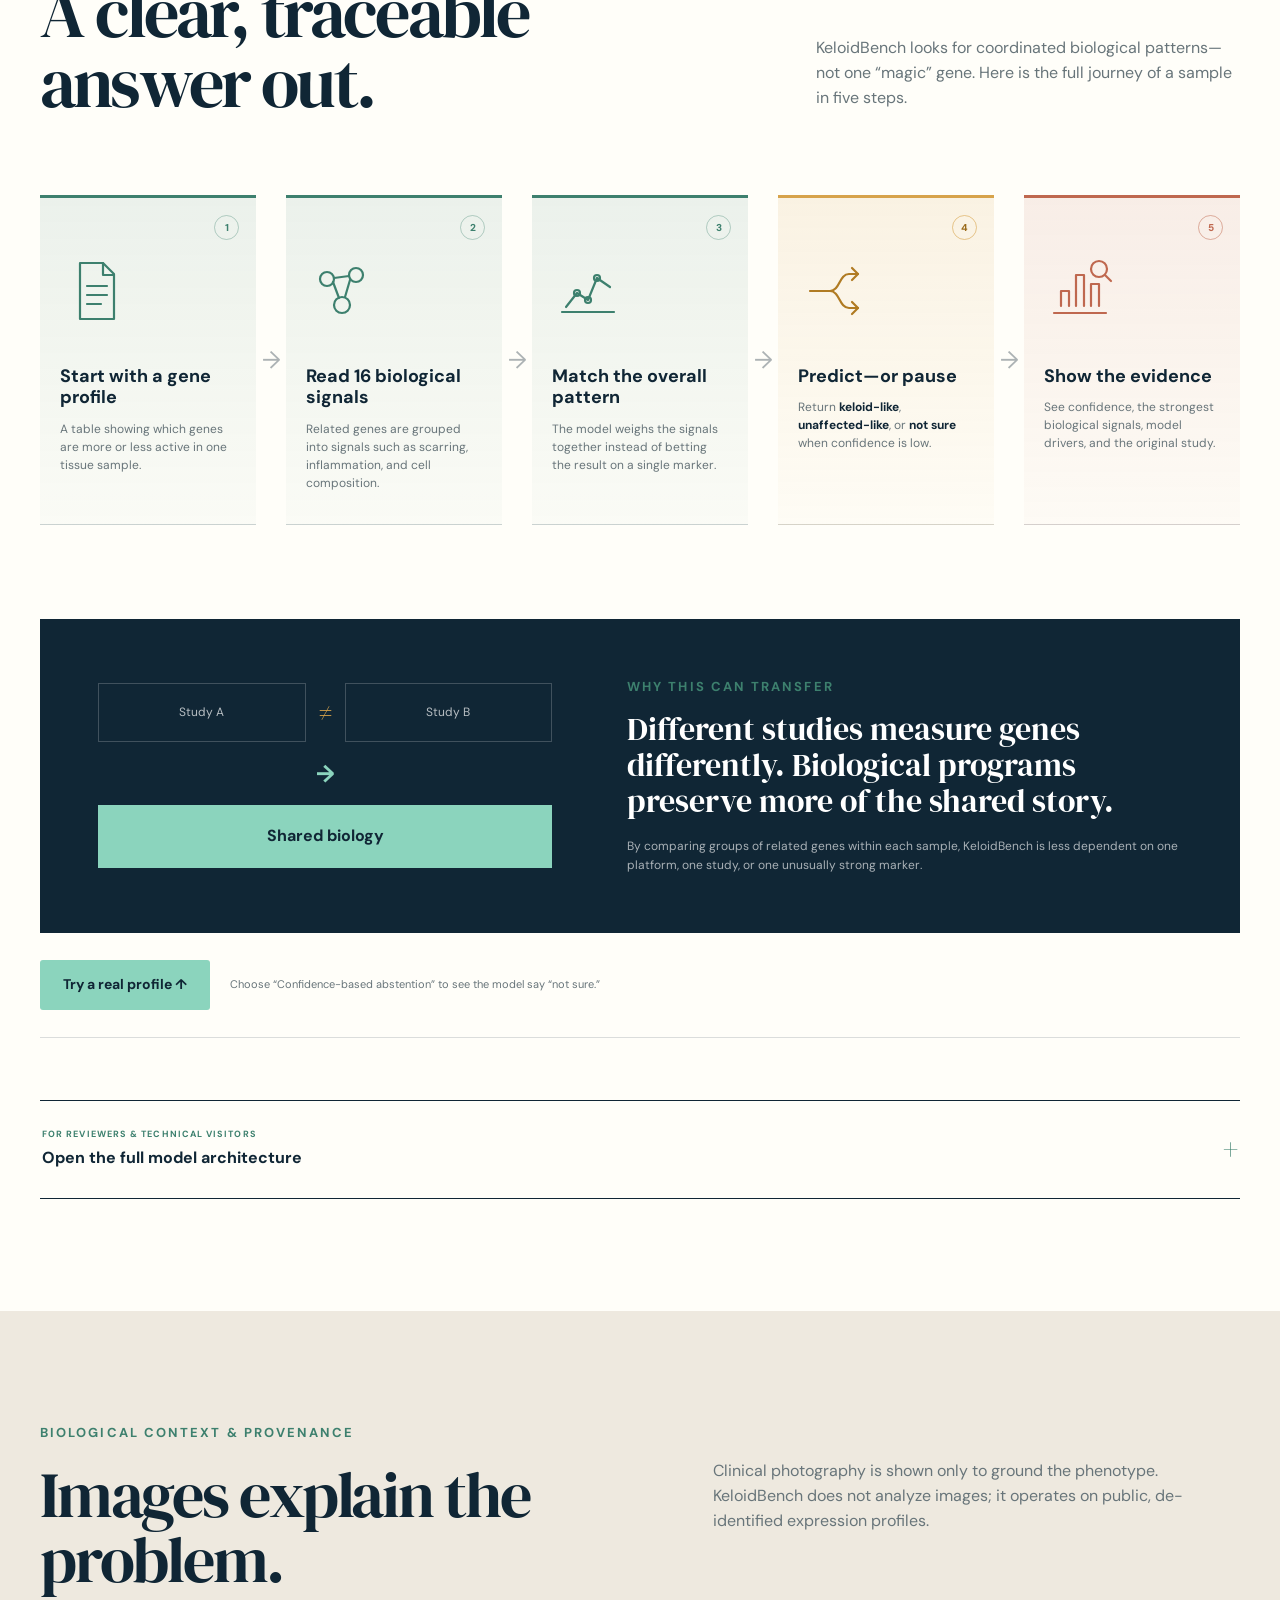
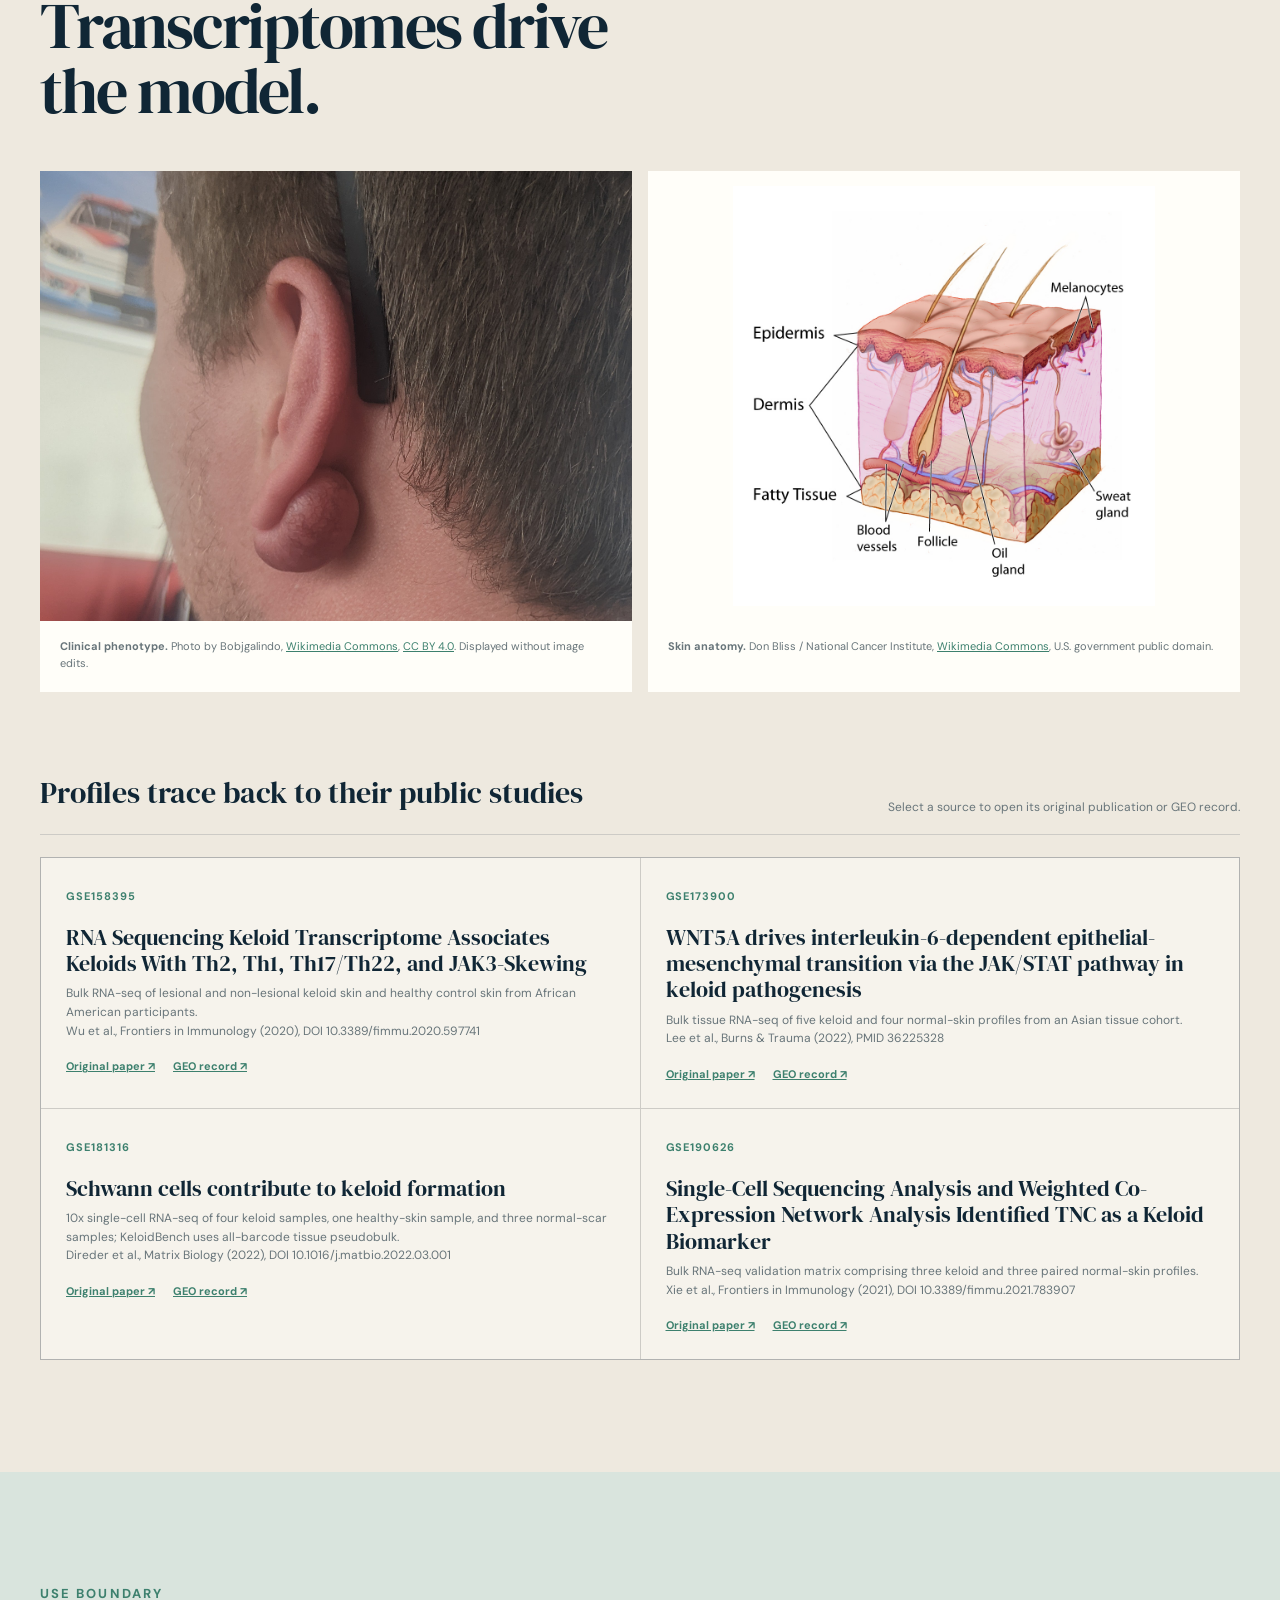
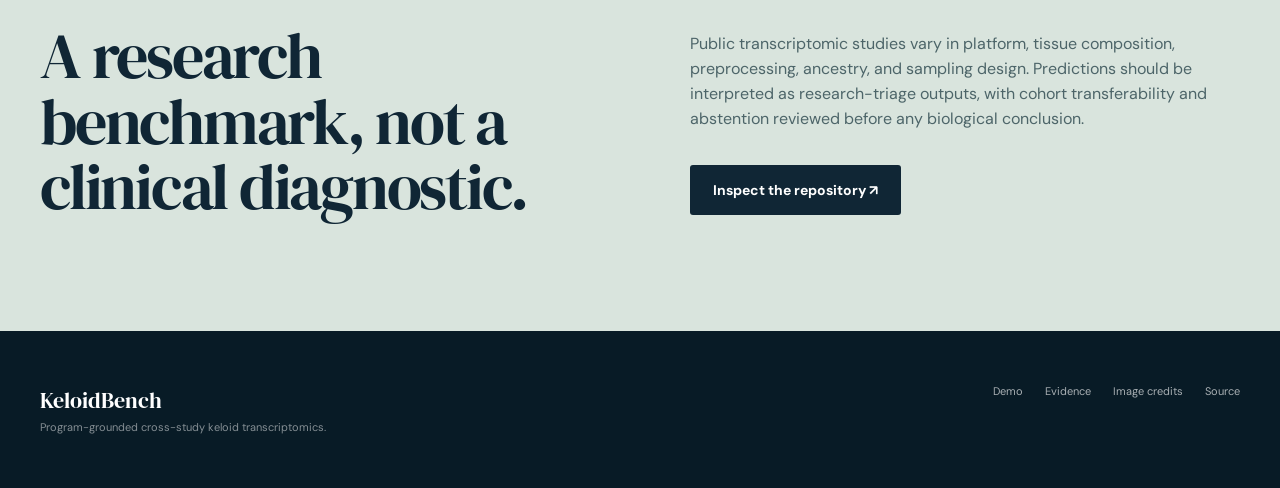
==== commit c179691e: "add model results overview graphic" ====
--- a/website/index.html
+++ b/website/index.html
@@ -9,7 +9,7 @@
   <link rel="preconnect" href="https://fonts.googleapis.com">
   <link rel="preconnect" href="https://fonts.gstatic.com" crossorigin>
   <link href="https://fonts.googleapis.com/css2?family=DM+Sans:wght@400;500;600;700&amp;family=DM+Serif+Display&amp;display=swap" rel="stylesheet">
-  <link rel="stylesheet" href="assets/css/styles.css?v=20260802-legibility">
+  <link rel="stylesheet" href="assets/css/styles.css?v=20260802-results">
   <link rel="icon" href="assets/images/favicon.svg" type="image/svg+xml">
 </head>
 <body>
@@ -168,6 +168,20 @@
           <p>Inspect stored predictions from the later nested leave-one-study-out evaluation. The orange band marks cases withheld at confidence 0.55.</p>
         </div>
 
+        <figure class="results-overview">
+          <div class="results-overview-heading">
+            <div><span>Main results</span><strong>Transferable-subset summary</strong></div>
+            <div class="results-downloads">
+              <a href="assets/images/keloidbench-results.svg" download>SVG ↓</a>
+              <a href="assets/images/keloidbench-results.png" download>PNG ↓</a>
+            </div>
+          </div>
+          <div class="results-graphic-frame">
+            <img src="assets/images/keloidbench-results.svg?v=20260802-results" alt="KeloidBench results: 91.8% study-held-out macro F1, 83.7% pooled accuracy, 92.9% selective macro F1, and 80.4% selective coverage across seven transferable studies.">
+          </div>
+          <figcaption>Selective macro F1 applies to predictions retained at the 0.55 confidence policy; coverage reports how often the model returns a label.</figcaption>
+        </figure>
+
         <div class="fold-toolbar">
           <label for="fold-select">Held-out study</label>
           <select id="fold-select"></select>
--- a/website/assets/css/styles.css
+++ b/website/assets/css/styles.css
@@ -159,6 +159,16 @@
 
 .evidence-section { color: white; background: var(--ink); }
 .light-heading .eyebrow { color: var(--teal-light); }.light-heading > p { color: rgba(255,255,255,.63); }
+.results-overview { margin: 0 0 56px; }
+.results-overview-heading { display: flex; align-items: end; justify-content: space-between; gap: 24px; padding: 17px 0; border-top: 1px solid rgba(255,255,255,.15); }
+.results-overview-heading span { display: block; color: var(--teal-light); font-size: 11px; font-weight: 700; letter-spacing: .12em; text-transform: uppercase; }
+.results-overview-heading strong { display: block; margin-top: 3px; font-size: 17px; }
+.results-downloads { display: flex; gap: 17px; }
+.results-overview-heading a { color: rgba(255,255,255,.72); font-size: 12px; font-weight: 700; text-decoration: none; }
+.results-overview-heading a:hover { color: white; }
+.results-graphic-frame { overflow-x: auto; border-radius: 6px; background: var(--paper); box-shadow: 0 24px 60px rgba(0,0,0,.18); }
+.results-graphic-frame img { display: block; width: 100%; min-width: 820px; height: auto; }
+.results-overview figcaption { max-width: 850px; margin-top: 13px; color: rgba(255,255,255,.58); font-size: 11px; }
 .fold-toolbar { display: grid; grid-template-columns: auto minmax(260px, 480px) auto; align-items: center; gap: 18px; padding: 20px 0; border-top: 1px solid rgba(255,255,255,.15); }
 .fold-toolbar select { color: white; border-color: rgba(255,255,255,.2); background: var(--ink-2); }
 .fold-metrics { display: grid; grid-template-columns: repeat(4, 1fr); border: 1px solid rgba(255,255,255,.15); }
@@ -269,6 +279,7 @@
   .story-grid { grid-template-columns: 1fr; }.story-card { min-height: 145px; }.story-icon { margin-bottom: 15px; }
   .upload-lab { margin-top: 36px; }.upload-heading h3 { font-size: 28px; }.file-drop { min-height: 225px; padding: 25px; }.upload-settings { padding: 25px 18px; }.upload-fields { grid-template-columns: 1fr; }.upload-results-heading { display: block; }.upload-results-heading p { margin-top: 8px; }
   .visual-panel { padding: 15px; }.panel-heading { display: block; }.legend { margin-top: 10px; }
+  .results-overview { margin-bottom: 45px; }.results-overview-heading { align-items: start; }.results-overview-heading strong { font-size: 15px; }.results-graphic-frame img { min-width: 760px; }
   .fold-toolbar { grid-template-columns: 1fr; }.fold-metrics { grid-template-columns: 1fr 1fr; }.fold-metrics div:nth-child(2) { border-right: 0; }.fold-metrics div:nth-child(-n+2) { border-bottom: 1px solid rgba(255,255,255,.15); }
   .failure-callout { grid-template-columns: 1fr; gap: 10px; }
   .method-intro h2 { font-size: 43px; }.method-intro > p:last-child { font-size: 14px; }.walk-flow { grid-template-columns: 1fr; margin-top: 48px; }.walk-step { min-height: 0; padding: 22px 22px 25px 112px; border-top-width: 2px; border-bottom: 0; }.walk-icon { position: absolute; left: 22px; top: 31px; width: 60px; height: 60px; margin: 0; }.walk-number { top: 15px; right: 15px; }.walk-step h3 { margin-top: 22px; font-size: 18px; }.walk-step p { max-width: 230px; }.transfer-explainer { grid-template-columns: 1fr; margin-top: 58px; padding: 31px 24px; }.transfer-explainer h3 { font-size: 28px; }.method-actions { align-items: stretch; flex-direction: column; }.technical-methods { margin-top: 44px; }.technical-grid, .evidence-objects { grid-template-columns: 1fr; }.technical-grid article { min-height: 0; padding: 25px 20px; }.evidence-objects > div { padding: 25px 20px; }.evidence-objects > div + div { border-left: 0; border-top: 1px solid var(--line); }
